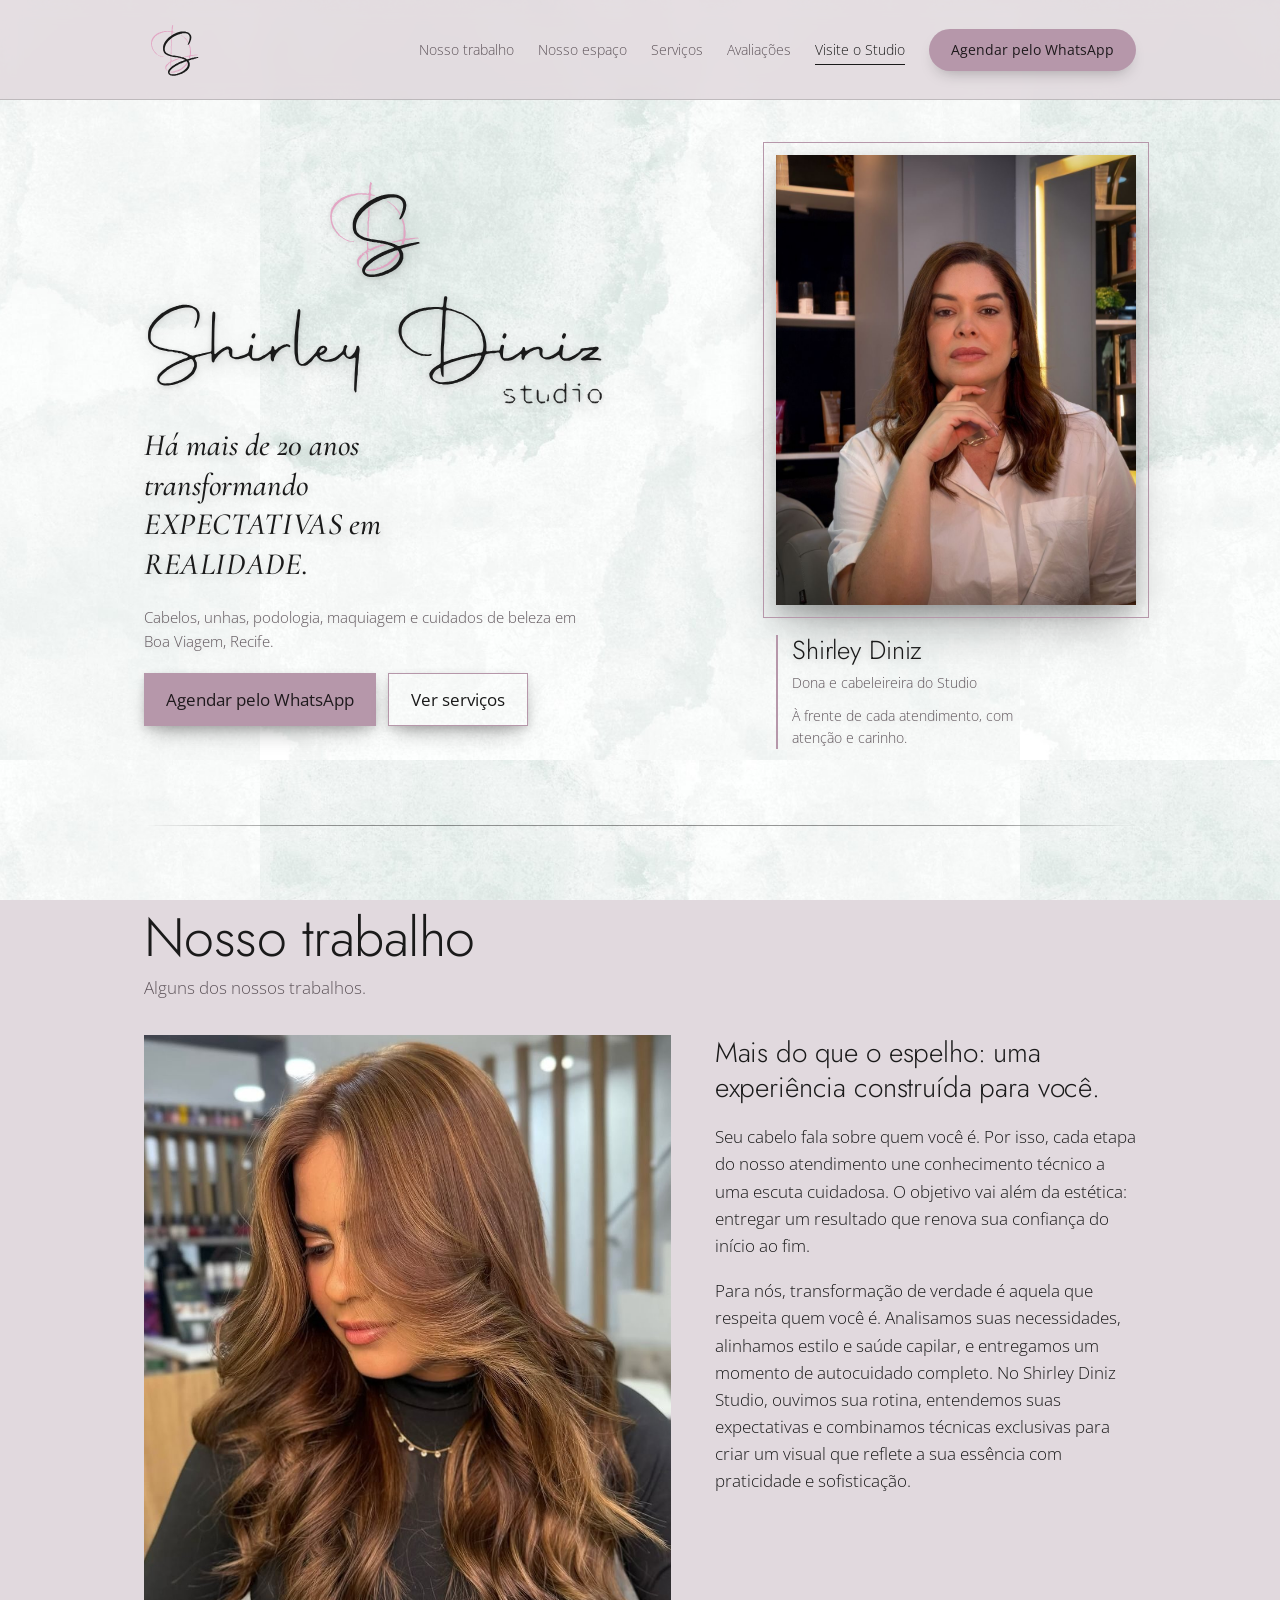
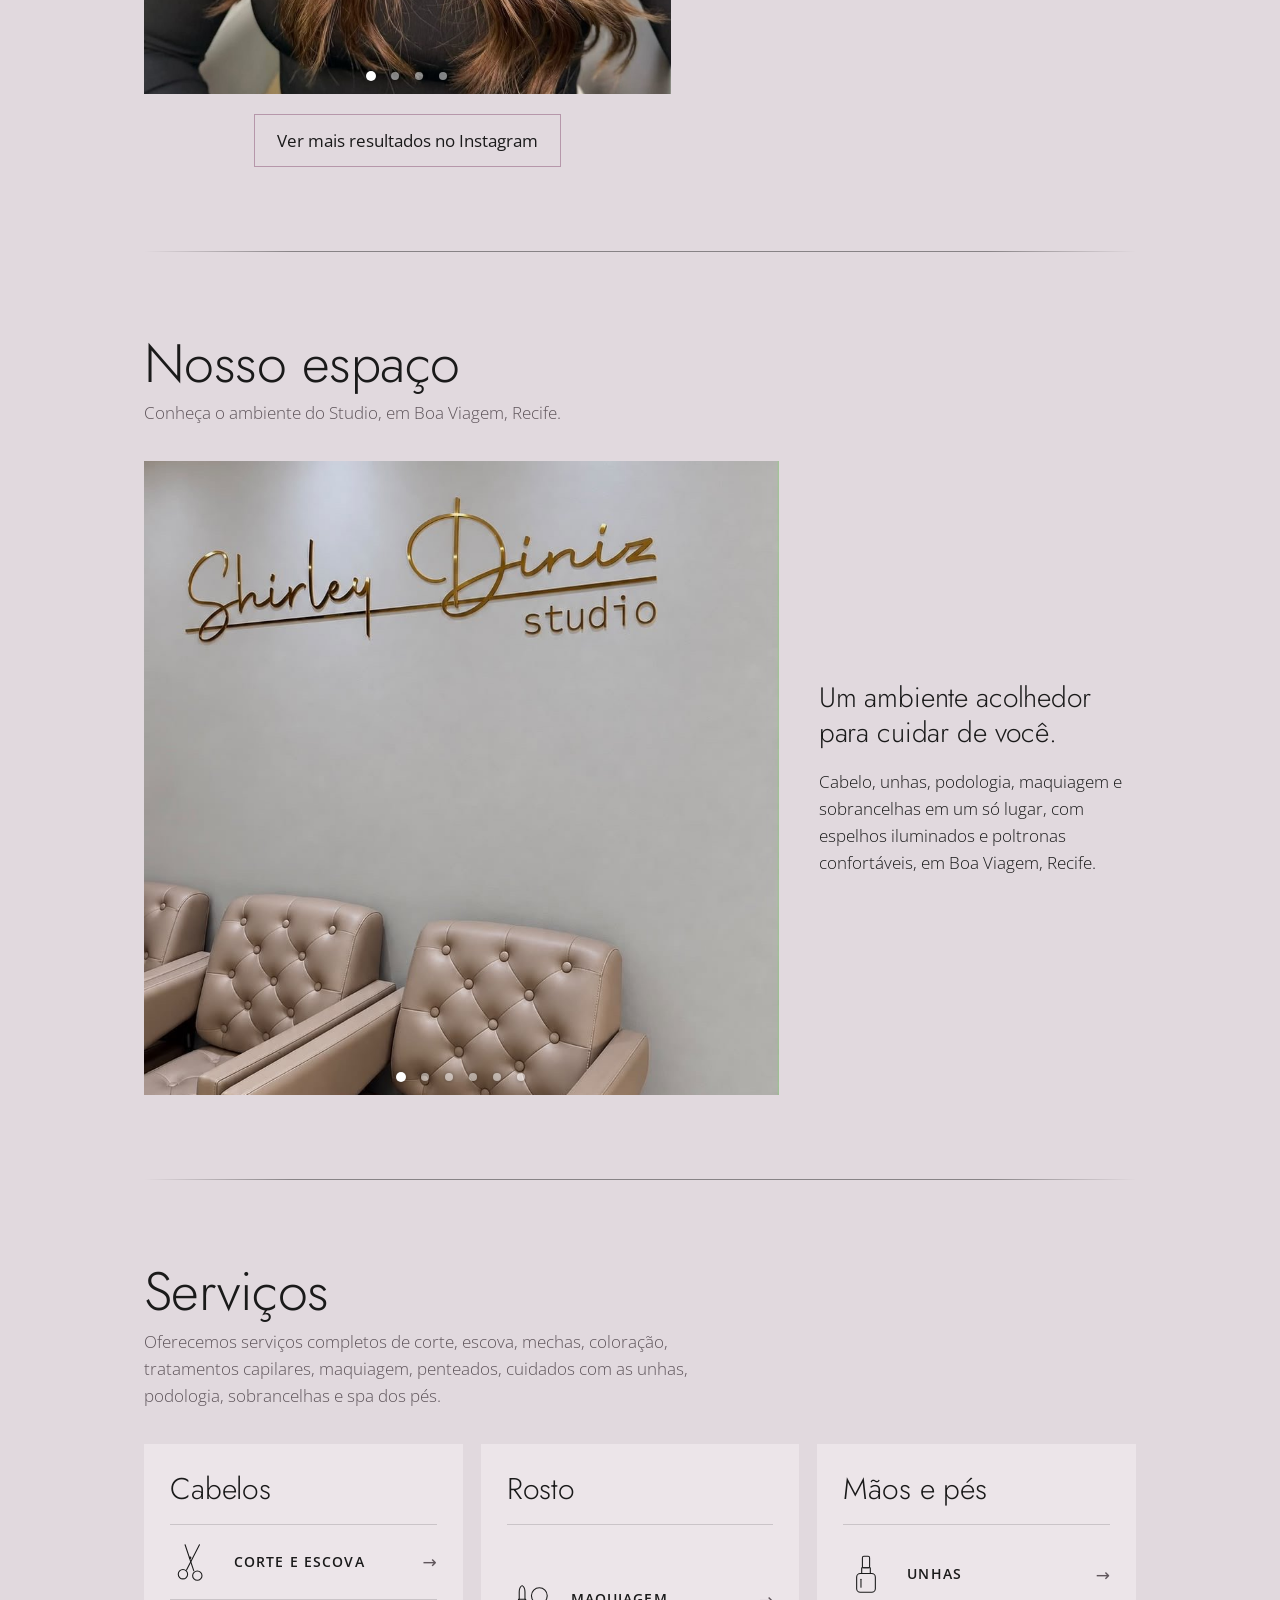
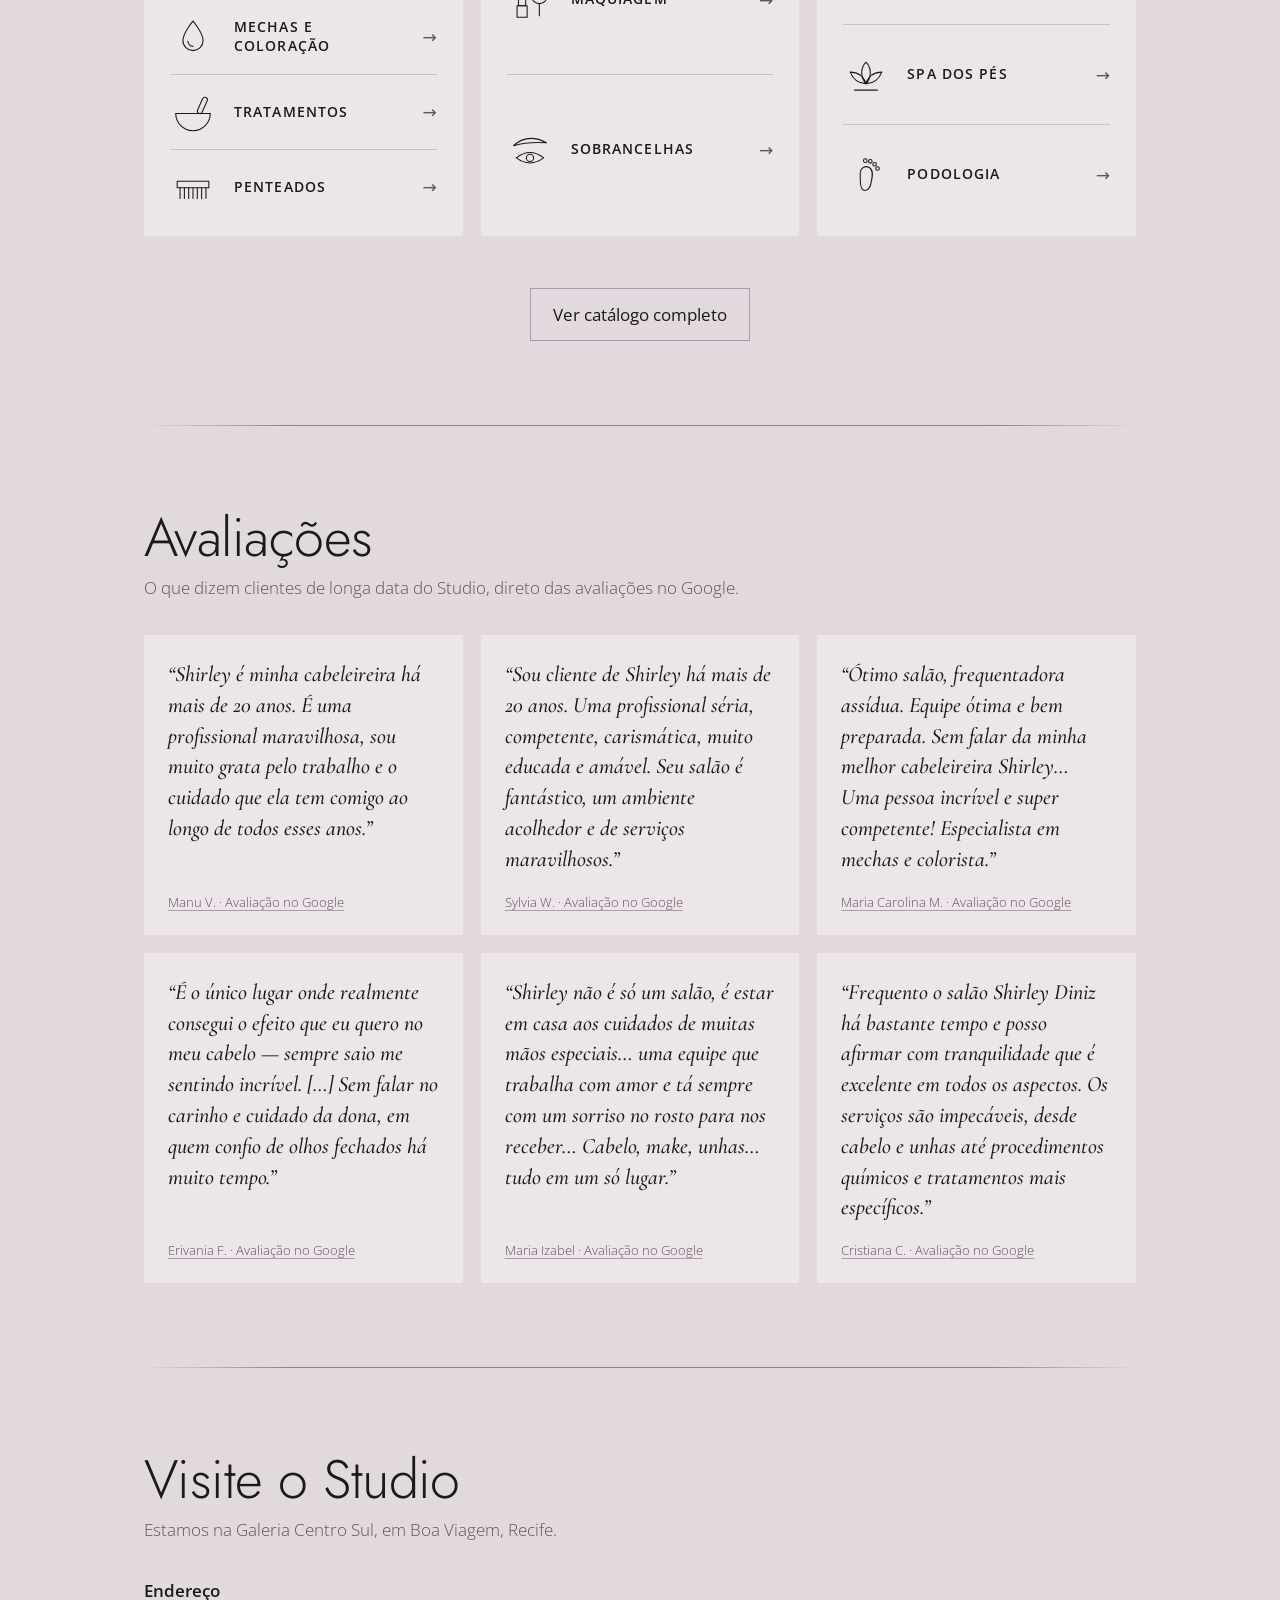
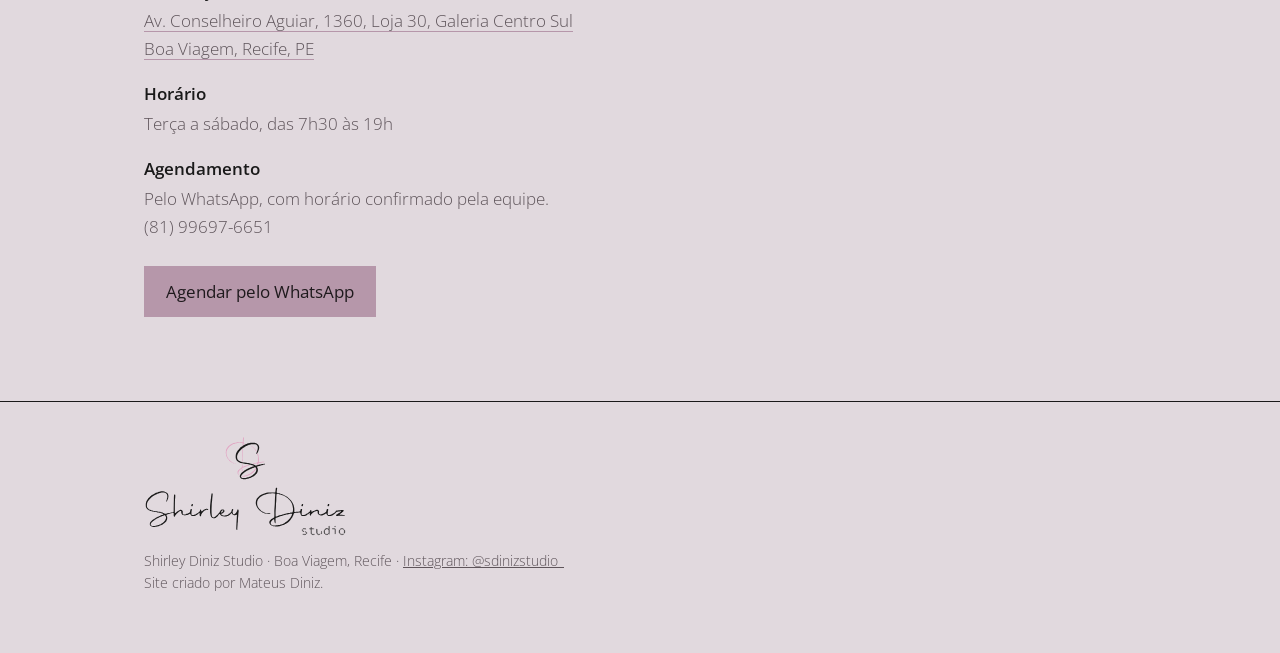
==== index.html @ 92f6e876 "Altera menu de topo" ====
<!DOCTYPE html>
<html lang="pt-BR">
<head>
  <meta charset="utf-8">
  <meta name="color-scheme" content="light only">
  <meta name="viewport" content="width=device-width, initial-scale=1, viewport-fit=cover">
  <meta name="theme-color" content="#e1d9de">
  <meta name="description" content="Shirley Diniz Studio — salão de beleza em Boa Viagem, Recife. Cabelo, unhas, podologia, maquiagem e cuidados de beleza.">
  <title>Shirley Diniz Studio | Salão de beleza em Boa Viagem, Recife</title>
  <link rel="icon" type="image/svg+xml" href="assets/icons/monograma.svg">
  <meta property="og:type" content="website">
  <meta property="og:locale" content="pt_BR">
  <meta property="og:title" content="Shirley Diniz Studio | Salão de beleza em Boa Viagem, Recife">
  <meta property="og:description" content="Cabelo, unhas, podologia, maquiagem e cuidados de beleza em Boa Viagem, Recife.">
  <link rel="preconnect" href="https://fonts.googleapis.com">
  <link rel="preconnect" href="https://fonts.gstatic.com" crossorigin>
  <link href="https://fonts.googleapis.com/css2?family=Open+Sans:wght@300;400;600&family=Jost:wght@300;400&family=Cormorant+Garamond:ital,wght@1,400;1,500&display=swap" rel="stylesheet">
  <link rel="stylesheet" href="css/style.css">
</head>
<body>

  <div class="wrap">
    <header>
      <a class="brand-mark" href="#inicio" aria-label="Shirley Diniz Studio — início">
        <img src="assets/icons/monograma.svg" alt="Monograma Shirley Diniz Studio" width="115" height="121" decoding="async">
      </a>
      <nav aria-label="Principal">
        <a href="#instagram">Nosso trabalho</a>
        <a href="#espaco">Nosso espaço</a>
        <a href="#servicos">Serviços</a>
        <a href="#avaliacoes">Avaliações</a>
        <a href="#visite">Visite o Studio</a>
      </nav>
      <a class="btn btn-pill" href="https://wa.me/5581996976651?text=Ol%C3%A1%21%20Gostaria%20de%20agendar%20um%20hor%C3%A1rio%20no%20Shirley%20Diniz%20Studio." target="_blank" rel="noopener noreferrer" aria-label="Agendar pelo WhatsApp">Agendar<span class="btn-more">pelo WhatsApp</span></a>
    </header>

    <main id="inicio">
      <div class="hero">
        <div class="hero-copy">
          <img class="hero-logo" src="assets/icons/logo-shirley-diniz-studio.svg" alt="Shirley Diniz Studio" width="548" height="271" fetchpriority="high" decoding="async">
          <p class="hero-tag">Há mais de 20 anos transformando <strong>EXPECTATIVAS</strong> em <strong>REALIDADE.</strong></p>
          <p class="hero-intro">Cabelos, unhas, podologia, maquiagem e cuidados de beleza em Boa Viagem, Recife.</p>
          <div class="btns">
            <a class="btn" href="https://wa.me/5581996976651?text=Ol%C3%A1%21%20Gostaria%20de%20agendar%20um%20hor%C3%A1rio%20no%20Shirley%20Diniz%20Studio." target="_blank" rel="noopener noreferrer">Agendar pelo WhatsApp</a>
            <a class="btn alt" href="#servicos">Ver serviços</a>
          </div>
        </div>

        <figure class="hero-owner">
          <img src="assets/images/shirley-diniz.jpg" alt="Shirley Diniz, dona e cabeleireira do Studio, de camisa branca com a mão apoiada no queixo" width="900" height="1200" fetchpriority="high" decoding="async">
          <figcaption>
            <p class="owner-name">Shirley Diniz</p>
            <p class="owner-role">Dona e cabeleireira do Studio</p>
            <p class="owner-note">À frente de cada atendimento, com atenção e carinho.</p>
          </figcaption>
        </figure>
      </div>

      <section id="instagram" aria-labelledby="titulo-instagram">
        <h2 class="section-title" id="titulo-instagram">Nosso trabalho</h2>
        <p class="sub">Alguns dos nossos trabalhos.</p>
        <div class="ig-layout">
          <div class="ig-carousel" id="ig-carousel" role="group" aria-roledescription="carrossel" aria-label="Trabalhos do Shirley Diniz Studio">
          <div class="ig-viewport">
            <div class="ig-track">
<div class="ig-slide"><img src="assets/images/trabalho-01.jpg" alt="Cabelo castanho iluminado com mechas acobreadas e ondas longas"></div>
<div class="ig-slide"><img src="assets/images/trabalho-02.jpg" alt="Cabelo loiro dourado luminoso com ondas volumosas" loading="lazy"></div>
<div class="ig-slide"><img src="assets/images/trabalho-03.jpg" alt="Cabelo ruivo acobreado com ondas na altura dos ombros" loading="lazy"></div>
<div class="ig-slide"><img src="assets/images/trabalho-04.jpg" alt="Cabelo loiro perolado com ondas suaves" loading="lazy"></div>
            </div>
            <div class="ig-dots"><button type="button" class="ig-dot is-active" aria-label="Ver foto 1 de 4" aria-current="true"></button><button type="button" class="ig-dot" aria-label="Ver foto 2 de 4" aria-current="false"></button><button type="button" class="ig-dot" aria-label="Ver foto 3 de 4" aria-current="false"></button><button type="button" class="ig-dot" aria-label="Ver foto 4 de 4" aria-current="false"></button></div>
          </div>
          <div class="ig-cta"><a class="btn alt" href="https://www.instagram.com/sdinizstudio_/" target="_blank" rel="noopener noreferrer" aria-label="Abrir Instagram do Shirley Diniz Studio">Ver mais resultados no Instagram</a></div>
        </div>
          <div class="ig-text">
            <h3>Mais do que o espelho: uma experiência construída para você.</h3>
            <p>Seu cabelo fala sobre quem você é. Por isso, cada etapa do nosso atendimento une conhecimento técnico a uma escuta cuidadosa. O objetivo vai além da estética: entregar um resultado que renova sua confiança do início ao fim.</p>
            <p>Para nós, transformação de verdade é aquela que respeita quem você é. Analisamos suas necessidades, alinhamos estilo e saúde capilar, e entregamos um momento de autocuidado completo. No Shirley Diniz Studio, ouvimos sua rotina, entendemos suas expectativas e combinamos técnicas exclusivas para criar um visual que reflete a sua essência com praticidade e sofisticação.</p>
          </div>
        </div>
      </section>

      <section id="espaco" aria-labelledby="titulo-espaco">
        <h2 class="section-title" id="titulo-espaco">Nosso espaço</h2>
        <p class="sub">Conheça o ambiente do Studio, em Boa Viagem, Recife.</p>
        <div class="ig-layout space-layout">
          <div class="ig-carousel" role="group" aria-roledescription="carrossel" aria-label="Fotos do espaço do Shirley Diniz Studio">
            <div class="ig-viewport">
              <div class="ig-track">
              <div class="ig-slide"><img src="assets/images/espaco-06.jpg" alt="Logo dourada do Shirley Diniz Studio e poltronas de espera" style="object-position: 50% 48%" width="930" height="1600" decoding="async"></div>
              <div class="ig-slide"><img src="assets/images/espaco-05.jpg" alt="Salão com espelhos iluminados, poltronas e piso de mármore" style="object-position: 50% 64%" width="1300" height="2311" loading="lazy" decoding="async"></div>
              <div class="ig-slide"><img src="assets/images/espaco-04.jpg" alt="Lavatório do salão com prateleiras de esmaltes ao fundo" style="object-position: 50% 62%" width="1300" height="2311" loading="lazy" decoding="async"></div>
              <div class="ig-slide"><img src="assets/images/espaco-01.jpg" alt="Prateleiras iluminadas com shampoos e máscaras de tratamento Kérastase" style="object-position: 50% 30%" width="941" height="1599" loading="lazy" decoding="async"></div>
              <div class="ig-slide"><img src="assets/images/espaco-02.jpg" alt="Estante dourada com shampoos, condicionadores e máscaras profissionais para cabelo" style="object-position: 50% 45%" width="1300" height="2311" loading="lazy" decoding="async"></div>
              <div class="ig-slide"><img src="assets/images/espaco-03.jpg" alt="Prateleiras iluminadas com esmaltes tradicionais e em gel" style="object-position: 50% 38%" width="1300" height="2311" loading="lazy" decoding="async"></div>
              </div>
              <div class="ig-dots"><button type="button" class="ig-dot is-active" aria-label="Ver foto 1 de 6" aria-current="true"></button><button type="button" class="ig-dot" aria-label="Ver foto 2 de 6" aria-current="false"></button><button type="button" class="ig-dot" aria-label="Ver foto 3 de 6" aria-current="false"></button><button type="button" class="ig-dot" aria-label="Ver foto 4 de 6" aria-current="false"></button><button type="button" class="ig-dot" aria-label="Ver foto 5 de 6" aria-current="false"></button><button type="button" class="ig-dot" aria-label="Ver foto 6 de 6" aria-current="false"></button></div>
            </div>
          </div>
          <div class="ig-text">
            <h3>Um ambiente acolhedor para cuidar de você.</h3>
            <p>Cabelo, unhas, podologia, maquiagem e sobrancelhas em um só lugar, com espelhos iluminados e poltronas confortáveis, em Boa Viagem, Recife.</p>
          </div>
        </div>
      </section>

      <section id="servicos" aria-labelledby="titulo-servicos">
        <h2 class="section-title" id="titulo-servicos">Serviços</h2>
        <p class="sub svc-sub">Oferecemos serviços completos de corte, escova, mechas, coloração, tratamentos capilares, maquiagem, penteados, cuidados com as unhas, podologia, sobrancelhas e spa dos pés.</p>
        <div class="svc-cats">
          <article class="svc-cat">
            <h3 class="svc-cat-title">Cabelos</h3>
            <ul class="svc-list">
              <li class="svc-item">
                <a class="svc-link" href="https://wa.me/5581996976651?text=Ol%C3%A1%21%20Gostaria%20de%20agendar%20corte%20e%20escova%20no%20Shirley%20Diniz%20Studio." target="_blank" rel="noopener noreferrer" aria-label="Agendar pelo WhatsApp: corte e escova">
                  <svg class="svc-icon" viewBox="0 0 64 64" width="64" height="64" aria-hidden="true" focusable="false" fill="none" stroke="currentColor" stroke-width="1.5" stroke-linecap="round" stroke-linejoin="round"><path d="M23 43 L41 8"/><path d="M33 44 L21 8"/><circle cx="18" cy="49" r="6.5"/><circle cx="38" cy="51" r="6.5"/><circle cx="28" cy="26" r="1"/></svg>
                  <h4 class="svc-name">CORTE E ESCOVA</h4>
                </a>
              </li>
              <li class="svc-item">
                <a class="svc-link" href="https://wa.me/5581996976651?text=Ol%C3%A1%21%20Gostaria%20de%20agendar%20mechas%20e%20colora%C3%A7%C3%A3o%20no%20Shirley%20Diniz%20Studio." target="_blank" rel="noopener noreferrer" aria-label="Agendar pelo WhatsApp: mechas e coloração">
                  <svg class="svc-icon" viewBox="0 0 64 64" width="64" height="64" aria-hidden="true" focusable="false" fill="none" stroke="currentColor" stroke-width="1.5" stroke-linecap="round" stroke-linejoin="round"><path d="M32 10C32 10 18 26 18 37a14 14 0 0 0 28 0C46 26 32 10 32 10Z"/><path d="M25 38a7 7 0 0 0 7 7"/></svg>
                  <h4 class="svc-name">MECHAS E COLORAÇÃO</h4>
                </a>
              </li>
              <li class="svc-item">
                <a class="svc-link" href="https://wa.me/5581996976651?text=Ol%C3%A1%21%20Gostaria%20de%20agendar%20tratamentos%20no%20Shirley%20Diniz%20Studio." target="_blank" rel="noopener noreferrer" aria-label="Agendar pelo WhatsApp: tratamentos">
                  <svg class="svc-icon" viewBox="0 0 64 64" width="64" height="64" aria-hidden="true" focusable="false" fill="none" stroke="currentColor" stroke-width="1.5" stroke-linecap="round" stroke-linejoin="round"><path d="M8 34 H56"/><path d="M8 34 A24 24 0 0 0 56 34"/><rect x="-3.5" y="-22" width="7" height="24" rx="3.5" transform="translate(41 32) rotate(24)"/></svg>
                  <h4 class="svc-name">TRATAMENTOS</h4>
                </a>
              </li>
              <li class="svc-item">
                <a class="svc-link" href="https://wa.me/5581996976651?text=Ol%C3%A1%21%20Gostaria%20de%20agendar%20penteados%20no%20Shirley%20Diniz%20Studio." target="_blank" rel="noopener noreferrer" aria-label="Agendar pelo WhatsApp: penteados">
                  <svg class="svc-icon" viewBox="0 0 64 64" width="64" height="64" aria-hidden="true" focusable="false" fill="none" stroke="currentColor" stroke-width="1.5" stroke-linecap="round" stroke-linejoin="round"><path d="M10 24h44v9H10z"/><path d="M14 33v15M20 33v15M26 33v15M32 33v15M38 33v15M44 33v15M50 33v15"/></svg>
                  <h4 class="svc-name">PENTEADOS</h4>
                </a>
              </li>
            </ul>
          </article>
          <article class="svc-cat">
            <h3 class="svc-cat-title">Rosto</h3>
            <ul class="svc-list">
              <li class="svc-item">
                <a class="svc-link" href="https://wa.me/5581996976651?text=Ol%C3%A1%21%20Gostaria%20de%20agendar%20maquiagem%20no%20Shirley%20Diniz%20Studio." target="_blank" rel="noopener noreferrer" aria-label="Agendar pelo WhatsApp: maquiagem">
                  <svg class="svc-icon" viewBox="0 0 64 64" width="64" height="64" aria-hidden="true" focusable="false" fill="none" stroke="currentColor" stroke-width="1.5" stroke-linecap="round" stroke-linejoin="round"><rect x="14" y="40" width="14" height="16"/><rect x="16" y="31" width="10" height="9"/><path d="M17 31 V21 Q17 14 21 12 Q25 14 25 21 V31"/><circle cx="45" cy="26" r="11"/><path d="M45 37 V54"/></svg>
                  <h4 class="svc-name">MAQUIAGEM</h4>
                </a>
              </li>
              <li class="svc-item">
                <a class="svc-link" href="https://wa.me/5581996976651?text=Ol%C3%A1%21%20Gostaria%20de%20agendar%20sobrancelhas%20no%20Shirley%20Diniz%20Studio." target="_blank" rel="noopener noreferrer" aria-label="Agendar pelo WhatsApp: sobrancelhas">
                  <svg class="svc-icon" viewBox="0 0 64 64" width="64" height="64" aria-hidden="true" focusable="false" fill="none" stroke="currentColor" stroke-width="1.5" stroke-linecap="round" stroke-linejoin="round"><path d="M9 26 Q29 8 55 22 Q30 20 9 26 Z"/><path d="M13 43 Q32 28 51 43 Q32 57 13 43 Z"/><circle cx="32" cy="43" r="5"/></svg>
                  <h4 class="svc-name">SOBRANCELHAS</h4>
                </a>
              </li>
            </ul>
          </article>
          <article class="svc-cat">
            <h3 class="svc-cat-title">Mãos e pés</h3>
            <ul class="svc-list">
              <li class="svc-item">
                <a class="svc-link" href="https://wa.me/5581996976651?text=Ol%C3%A1%21%20Gostaria%20de%20agendar%20unhas%20no%20Shirley%20Diniz%20Studio." target="_blank" rel="noopener noreferrer" aria-label="Agendar pelo WhatsApp: unhas">
                  <svg class="svc-icon" viewBox="0 0 64 64" width="64" height="64" aria-hidden="true" focusable="false" fill="none" stroke="currentColor" stroke-width="1.5" stroke-linecap="round" stroke-linejoin="round"><rect x="19" y="30" width="26" height="26" rx="5"/><rect x="26" y="22" width="12" height="8"/><rect x="27" y="6" width="10" height="16" rx="2"/><path d="M25 38 V49"/></svg>
                  <h4 class="svc-name">UNHAS</h4>
                </a>
              </li>
              <li class="svc-item">
                <a class="svc-link" href="https://wa.me/5581996976651?text=Ol%C3%A1%21%20Gostaria%20de%20agendar%20spa%20dos%20p%C3%A9s%20no%20Shirley%20Diniz%20Studio." target="_blank" rel="noopener noreferrer" aria-label="Agendar pelo WhatsApp: spa dos pés">
                  <svg class="svc-icon" viewBox="0 0 64 64" width="64" height="64" aria-hidden="true" focusable="false" fill="none" stroke="currentColor" stroke-width="1.5" stroke-linecap="round" stroke-linejoin="round"><path d="M32 14C24 22 24 36 32 44C40 36 40 22 32 14Z"/><path d="M32 44C22 44 14 38 10 28C20 28 28 32 32 44Z"/><path d="M32 44C42 44 50 38 54 28C44 28 36 32 32 44Z"/><path d="M16 53H48"/></svg>
                  <h4 class="svc-name">SPA DOS PÉS</h4>
                </a>
              </li>
              <li class="svc-item">
                <a class="svc-link" href="https://wa.me/5581996976651?text=Ol%C3%A1%21%20Gostaria%20de%20agendar%20podologia%20no%20Shirley%20Diniz%20Studio." target="_blank" rel="noopener noreferrer" aria-label="Agendar pelo WhatsApp: podologia">
                  <svg class="svc-icon" viewBox="0 0 64 64" width="64" height="64" aria-hidden="true" focusable="false" fill="none" stroke="currentColor" stroke-width="1.5" stroke-linecap="round" stroke-linejoin="round"><path d="M24 30C24 22 31 18 37 22C43 26 41 35 39 43C38 51 33 55 28 53C23 51 24 39 24 30Z"/><circle cx="31" cy="12" r="2.5"/><circle cx="38" cy="13" r="2.5"/><circle cx="44" cy="17" r="2.5"/><circle cx="48" cy="23" r="2.5"/></svg>
                  <h4 class="svc-name">PODOLOGIA</h4>
                </a>
              </li>
            </ul>
          </article>
        </div>
        <div class="svc-cta"><!-- Substituir pelo link do catálogo --><a class="btn alt" href="https://www.canva.com/design/DAF3YJUNJCU/idtk7_R2stTyMCW8Zo0c2w/view?utm_content=DAF3YJUNJCU&utm_campaign=designshare&utm_medium=link2&utm_source=uniquelinks&utlId=h7fc16fe972" target="_blank" rel="noopener noreferrer">Ver catálogo completo</a></div>
      </section>

      <section id="avaliacoes" aria-labelledby="titulo-avaliacoes">
        <h2 class="section-title" id="titulo-avaliacoes">Avaliações</h2>
        <p class="sub">O que dizem clientes de longa data do Studio, direto das avaliações no Google.</p>
        <div class="quotes">
          <blockquote><p>“Shirley é minha cabeleireira há mais de 20 anos. É uma profissional maravilhosa, sou muito grata pelo trabalho e o cuidado que ela tem comigo ao longo de todos esses anos.”</p><cite><a href="https://maps.app.goo.gl/WC25cvmRMXDy2jjR9" target="_blank" rel="noopener noreferrer">Manu V. · Avaliação no Google</a></cite></blockquote>
          <blockquote><p>“Sou cliente de Shirley há mais de 20 anos. Uma profissional séria, competente, carismática, muito educada e amável. Seu salão é fantástico, um ambiente acolhedor e de serviços maravilhosos.”</p><cite><a href="https://maps.app.goo.gl/VYAkd1P2r32AD2HfA" target="_blank" rel="noopener noreferrer">Sylvia W. · Avaliação no Google</a></cite></blockquote>
          <blockquote><p>“Ótimo salão, frequentadora assídua. Equipe ótima e bem preparada. Sem falar da minha melhor cabeleireira Shirley… Uma pessoa incrível e super competente! Especialista em mechas e colorista.”</p><cite><a href="https://maps.app.goo.gl/C6NYWWkMjtHkhqMt5" target="_blank" rel="noopener noreferrer">Maria Carolina M. · Avaliação no Google</a></cite></blockquote>
          <blockquote><p>“É o único lugar onde realmente consegui o efeito que eu quero no meu cabelo — sempre saio me sentindo incrível. […] Sem falar no carinho e cuidado da dona, em quem confio de olhos fechados há muito tempo.”</p><cite><a href="https://maps.app.goo.gl/QGM6AzDDdPGrkFwx8" target="_blank" rel="noopener noreferrer">Erivania F. · Avaliação no Google</a></cite></blockquote>
          <blockquote><p>“Shirley não é só um salão, é estar em casa aos cuidados de muitas mãos especiais… uma equipe que trabalha com amor e tá sempre com um sorriso no rosto para nos receber… Cabelo, make, unhas… tudo em um só lugar.”</p><cite><a href="https://maps.app.goo.gl/CLyFwutzNp2oZWR46" target="_blank" rel="noopener noreferrer">Maria Izabel · Avaliação no Google</a></cite></blockquote>
          <blockquote><p>“Frequento o salão Shirley Diniz há bastante tempo e posso afirmar com tranquilidade que é excelente em todos os aspectos. Os serviços são impecáveis, desde cabelo e unhas até procedimentos químicos e tratamentos mais específicos.”</p><cite><a href="https://maps.app.goo.gl/TjkMKKu6MrzJbiQd7" target="_blank" rel="noopener noreferrer">Cristiana C. · Avaliação no Google</a></cite></blockquote>
        </div>
      </section>

      <section id="visite" aria-labelledby="titulo-visite">
        <h2 class="section-title" id="titulo-visite">Visite o Studio</h2>
        <p class="sub">Estamos na Galeria Centro Sul, em Boa Viagem, Recife.</p>
        <div class="visit">
          <dl class="info">
            <div class="info-block"><dt>Endereço</dt><dd><a class="plain" href="https://www.google.com/maps/search/?api=1&amp;query=Av.+Conselheiro+Aguiar,+1360,+Boa+Viagem,+Recife" target="_blank" rel="noopener noreferrer">Av. Conselheiro Aguiar, 1360, Loja 30, Galeria Centro Sul<br>Boa Viagem, Recife, PE</a></dd></div>
            <div class="info-block"><dt>Horário</dt><dd>Terça a sábado, das 7h30 às 19h</dd></div>
            <div class="info-block"><dt>Agendamento</dt><dd>Pelo WhatsApp, com horário confirmado pela equipe.<br>(81) 99697-6651</dd></div>
            <div class="info-cta"><a class="btn" href="https://wa.me/5581996976651?text=Ol%C3%A1%21%20Gostaria%20de%20agendar%20um%20hor%C3%A1rio%20no%20Shirley%20Diniz%20Studio." target="_blank" rel="noopener noreferrer">Agendar pelo WhatsApp</a></div>
          </dl>

          <div class="map"><iframe title="Mapa: Shirley Diniz Studio, Galeria Centro Sul, Boa Viagem" src="https://maps.google.com/maps?q=Av.+Conselheiro+Aguiar,+1360,+Boa+Viagem,+Recife&amp;output=embed" loading="lazy" referrerpolicy="no-referrer-when-downgrade" allowfullscreen></iframe></div>
        </div>
      </section>
    </main>
  </div>

  <footer>
    <div class="wrap">
      <img class="footer-logo" src="assets/icons/logo-shirley-diniz-studio.svg" alt="Shirley Diniz Studio" width="548" height="271" loading="lazy" decoding="async">
      <p class="footer-meta">Shirley Diniz Studio · Boa Viagem, Recife · <a href="https://www.instagram.com/sdinizstudio_/" target="_blank" rel="noopener noreferrer">Instagram: @sdinizstudio_</a></p>
      <p class="footer-meta">Site criado por Mateus Diniz.</p>
    </div>
  </footer>

  <a class="fab" href="https://wa.me/5581996976651?text=Ol%C3%A1%21%20Gostaria%20de%20agendar%20um%20hor%C3%A1rio%20no%20Shirley%20Diniz%20Studio." target="_blank" rel="noopener noreferrer">Agendar pelo WhatsApp</a>
  <script src="js/main.js" defer></script>
</body>
</html>
---- css/style.css ----
:root {
  color-scheme: light;
  --bg: #e1d9de;
  --panel: #ece5e9;
  --ink: #1a1a1a;
  --muted: #5f555b;
  --bar: #b697aa;
  --bar-ink: #1f1a1d;
  --line: #1a1a1a;
  --tex: url(../assets/images/textura-fundo.jpg);
}

*, *::before, *::after { box-sizing: border-box; }
html { scroll-behavior: smooth; scroll-padding-top: 20px; }
body {
  min-width: 320px;
  margin: 0;
  background-color: var(--bg);
  background-image: var(--tex);
  background-position: center top;
  background-size: 760px auto;
  background-attachment: fixed;
  color: var(--ink);
  font: 300 17px/1.6 "Open Sans", system-ui, sans-serif;
  overflow-x: hidden;
}
img { max-width: 100%; }
a { color: inherit; }
a:focus-visible, button:focus-visible { outline: 2px solid var(--bar); outline-offset: 4px; }

.wrap { width: min(1040px, 100%); margin: 0 auto; padding: 0 24px; }

.proto {
  background: var(--ink);
  color: #fff;
  font-size: 12px;
  font-weight: 400;
  letter-spacing: .03em;
  text-align: center;
  padding: 7px 12px;
}

header {
  display: flex;
  align-items: center;
  justify-content: space-between;
  gap: 24px;
  padding: 18px 0;
  border-bottom: 1px solid rgba(26,26,26,.18);
}
.brand-mark { display: inline-flex; align-items: center; text-decoration: none; padding: 5px; }
.brand-mark img { width: auto; height: 54px; display: block; }

nav { display: flex; flex-wrap: wrap; justify-content: flex-end; gap: 10px 24px; font-size: 14px; }
nav a { text-decoration: none; color: var(--muted); }
nav a:hover { color: var(--ink); }

.hero {
  display: grid;
  grid-template-columns: minmax(0, 1fr) 360px;
  gap: 48px;
  align-items: center;
  padding: 54px 0 76px;
}
.hero-copy { display: flex; flex-direction: column; align-items: flex-start; gap: 20px; }
.hero-logo { width: min(100%, 460px); height: auto; display: block; }
.hero-tag {
  max-width: 24ch;
  margin: 0;
  font: italic 500 clamp(24px, 3vw, 31px)/1.28 "Cormorant Garamond", serif;
}
.hero-tag strong { font-weight: 500; letter-spacing: .02em; }
.hero-intro { max-width: 48ch; margin: 0; color: var(--muted); font-size: 15px; }
.hero-year { margin: 0; color: var(--muted); font-size: 14px; }

.btns { display: flex; flex-wrap: wrap; gap: 12px; }
.btn {
  min-height: 48px;
  display: inline-flex;
  align-items: center;
  justify-content: center;
  padding: 12px 22px;
  background: var(--bar);
  color: var(--bar-ink);
  text-decoration: none;
  font-weight: 400;
  transition: transform .18s ease, background-color .18s ease;
}
.btn:hover { transform: translateY(-1px); background: #aa899d; }
.btn.alt { background: transparent; border: 1px solid var(--bar); color: var(--ink); }
.btn.alt:hover { background: rgba(182,151,170,.17); }


main { display: block; }
section { padding: 68px 0; border-top: 1px solid var(--line); }
.section-title {
  margin: 0 0 8px;
  font: 300 clamp(36px, 5vw, 54px)/1.05 "Open Sans", system-ui, sans-serif;
  letter-spacing: -.02em;
}
.sub { max-width: 60ch; margin: 0 0 34px; color: var(--muted); }

.menu { display: grid; gap: 34px; }
.service-pair {
  display: grid;
  grid-template-columns: repeat(2, minmax(0, 1fr));
  gap: 54px;
  align-items: stretch;
}
.service-group {
  min-width: 0;
  display: flex;
  flex-direction: column;
}
.service-group h3 {
  display: block;
  margin: 0 0 14px;
  padding: 0 0 7px;
  border-bottom: 1px solid var(--line);
  font: 300 clamp(28px, 3vw, 34px)/1.1 "Open Sans", system-ui, sans-serif;
}
.service-list { list-style: none; padding: 0; margin: 0; display: grid; gap: 7px; }
.service-row {
  display: grid;
  grid-template-columns: minmax(0, 1fr) minmax(112px, max-content);
  gap: 12px;
  align-items: stretch;
  min-height: 36px;
}
.service-name {
  background: var(--bar);
  color: var(--bar-ink);
  padding: 8px 13px;
  min-width: 0;
  display: flex;
  align-items: center;
}
.service-price {
  display: flex;
  align-items: center;
  justify-content: flex-end;
  text-align: right;
  white-space: nowrap;
  font-size: 20px;
  font-weight: 300;
}
.service-note { margin: 10px 0 0; color: var(--muted); font-size: 13px; }

.quotes { display: grid; grid-template-columns: repeat(3, minmax(0, 1fr)); gap: 18px; }
blockquote {
  min-height: 190px;
  display: flex;
  flex-direction: column;
  justify-content: space-between;
  margin: 0;
  padding: 24px;
  background: var(--panel);
  font: italic 500 22px/1.4 "Cormorant Garamond", serif;
}
blockquote cite { display: block; margin-top: 18px; color: var(--muted); font: 300 13px/1.4 "Open Sans", sans-serif; font-style: normal; }

.visit { display: grid; grid-template-columns: minmax(0, 1fr) minmax(0, 1fr); gap: 44px; align-items: stretch; }
.info { margin: 0; }
.info-block + .info-block { margin-top: 18px; }
.info dt { margin-bottom: 3px; font-weight: 600; }
.info dd { margin: 0; color: var(--muted); }
.info-cta { margin: 26px 0 0; }
.map {
  min-height: 300px;
  display: flex;
  flex-direction: column;
  align-items: center;
  justify-content: center;
  gap: 6px;
  padding: 24px;
  background: var(--panel);
  border: 1px dashed var(--bar);
  text-align: center;
  color: var(--muted);
}
.map strong { color: var(--ink); font-size: 15px; font-weight: 600; }
.map small { font-size: 13px; }


.social-card {
  display: flex;
  align-items: center;
  justify-content: space-between;
  gap: 24px;
  padding: 26px;
  background: var(--panel);
  border: 1px solid rgba(26,26,26,.12);
}
.social-card strong {
  display: block;
  margin-top: 4px;
  font-size: 24px;
  font-weight: 400;
}
.social-card p { margin: 6px 0 0; color: var(--muted); font-size: 14px; }
.social-label { text-transform: uppercase; letter-spacing: .09em; font-size: 11px; color: var(--muted); }
@media (max-width: 760px) {
  .social-card { align-items: flex-start; flex-direction: column; }
  .social-card .btn { width: 100%; }
}

footer { padding: 34px 0 58px; border-top: 1px solid var(--line); color: var(--muted); font-size: 14px; }
.footer-logo { width: auto; height: 100px; display: block; margin-bottom: 14px; }
.footer-meta { margin: 0; }

.fab {
  position: fixed;
  right: 20px;
  bottom: calc(20px + env(safe-area-inset-bottom, 0px));
  z-index: 20;
  min-height: 48px;
  display: inline-flex;
  align-items: center;
  justify-content: center;
  padding: 12px 20px;
  background: var(--bar);
  color: var(--bar-ink);
  text-decoration: none;
  box-shadow: 0 6px 18px rgba(0,0,0,.18);
}

@media (max-width: 900px) {
  .hero { grid-template-columns: minmax(0, 1fr) 290px; gap: 34px; }
  .menu { gap: 30px; }
  .service-pair { gap: 36px; }
  .visit { gap: 30px; }
}

@media (max-width: 760px) {
  .wrap { padding: 0 18px; }
  .hero { grid-template-columns: 1fr; gap: 32px; padding: 40px 0 56px; }
  .hero-logo { width: min(100%, 420px); }
  .hero-tag { max-width: 26ch; }
  .hero-intro { max-width: 56ch; }
  section { padding: 54px 0; }
  .menu, .quotes, .visit { grid-template-columns: 1fr; }
  .menu { gap: 28px; }
  .quotes { gap: 14px; }
  blockquote { min-height: 160px; }
  .map { min-height: 220px; }
  .btns { width: 100%; }
  .btns .btn { flex: 1 1 100%; }
  .fab { right: 14px; bottom: calc(14px + env(safe-area-inset-bottom, 0px)); padding-inline: 18px; }
}

@media (max-width: 460px) {
  body { font-size: 16px; }
  .brand-mark img { height: 48px; }
  .hero-tag { font-size: 24px; }
  .service-group h3 { font-size: 28px; }
  .service-price { font-size: 18px; }
  .service-row { gap: 9px; }
  .service-name { padding-inline: 11px; }
  .footer-logo { height: 88px; }
}

@media (prefers-reduced-motion: reduce) {
  html { scroll-behavior: auto; }
  .btn { transition: none; }
}


.ig-layout { display: grid; grid-template-columns: minmax(0, 1.25fr) minmax(0, 1fr); gap: 44px; align-items: start; }
.ig-carousel { width: 100%; }
.ig-text p { margin: 0 0 18px; }
.ig-text p:last-child { margin-bottom: 0; }
@media (max-width: 760px) { .ig-layout { grid-template-columns: 1fr; gap: 28px; } }
.ig-viewport { position: relative; overflow: hidden; aspect-ratio: 4 / 5; background: var(--panel); }
.ig-track { display: flex; height: 100%; transition: transform .5s ease; }
.ig-slide { flex: 0 0 100%; height: 100%; }
.ig-slide img { width: 100%; height: 100%; object-fit: cover; display: block; }
.ig-dots { position: absolute; left: 0; right: 0; bottom: 6px; display: flex; justify-content: center; }
.ig-dot { width: 24px; height: 24px; padding: 0; border: 0; background: transparent; display: inline-flex; align-items: center; justify-content: center; cursor: pointer; }
.ig-dot::before { content: ""; width: 8px; height: 8px; border-radius: 50%; background: rgba(255,255,255,.5); box-shadow: 0 0 4px rgba(0,0,0,.35); transition: background-color .2s ease, transform .2s ease; }
.ig-dot.is-active::before { background: #fff; transform: scale(1.25); }
.ig-dot:focus-visible { outline: 2px solid #fff; outline-offset: -4px; }
.ig-cta { margin-top: 20px; display: flex; justify-content: center; }
@media (max-width: 760px) { .ig-cta .btn { width: 100%; } }
@media (prefers-reduced-motion: reduce) { .ig-track, .ig-dot::before { transition: none; } }

.svc-cta { margin-top: 52px; display: flex; justify-content: center; }
@media (max-width: 760px) {
  .svc-cta .btn { width: 100%; }
}

.svc-sub { max-width: none; }
@media (min-width: 1200px) { .svc-sub { white-space: nowrap; font-size: min(17px, calc(0.58vw + 5px)); } }


blockquote p { margin: 0; }

/* ===== Retoques v14: movimento e requinte (sem alterar cores, textos ou fotos) ===== */
html { scroll-padding-top: 20px; }
section { border-top: 0; background: linear-gradient(90deg, transparent, rgba(26,26,26,.45) 15%, rgba(26,26,26,.45) 85%, transparent) top / 100% 1px no-repeat; }
@media (min-width: 761px) {
  html { scroll-padding-top: 96px; }
  section { padding: 84px 0; }
  header { position: sticky; top: 0; z-index: 30; isolation: isolate; }
  header::before { content: ""; position: absolute; z-index: -1; top: 0; bottom: 0; left: 50%; width: 100vw; transform: translateX(-50%);
    background: color-mix(in srgb, var(--bg) 86%, transparent); -webkit-backdrop-filter: blur(10px); backdrop-filter: blur(10px);
    border-bottom: 1px solid rgba(26,26,26,.18); }
  header { border-bottom-color: transparent; }
}
nav a { position: relative; padding: 4px 0; transition: color .2s ease; }
nav a::after { content: ""; position: absolute; left: 0; right: 0; bottom: 0; height: 1px; background: currentColor; transform: scaleX(0); transform-origin: left; transition: transform .3s ease; }
nav a:hover::after, nav a[aria-current="true"]::after { transform: scaleX(1); }
nav a[aria-current="true"] { color: var(--ink); }


blockquote { transition: transform .3s ease, box-shadow .3s ease; }
blockquote:hover { transform: translateY(-4px); box-shadow: 0 12px 26px rgba(26,26,26,.09); }

.rv { opacity: 0; translate: 0 22px; }
.rv.in { opacity: 1; translate: 0 0; }
.rv { transition: opacity .8s ease, translate .8s ease, transform .3s ease, box-shadow .3s ease; }
.rv:not(.done) { transition-delay: var(--d, 0s); }
.svc-cat.rv .svc-icon * { stroke-dasharray: 1; stroke-dashoffset: 1; transition: stroke-dashoffset 1.4s ease .25s; }
.svc-cat.rv.in .svc-icon * { stroke-dashoffset: 0; }
.svc-cat.rv.done .svc-icon * { stroke-dasharray: none; }

.fab-auto { transition: opacity .35s ease, translate .35s ease, visibility .35s, transform .2s ease; }
.fab-auto:not(.show) { opacity: 0; visibility: hidden; translate: 0 14px; }
.fab-auto.show { animation: fabpulse 6s ease-in-out 2s infinite; }
@keyframes fabpulse {
  0%, 82%, 100% { box-shadow: 0 6px 18px rgba(0,0,0,.18), 0 0 0 0 rgba(182,151,170,.55); }
  92% { box-shadow: 0 6px 18px rgba(0,0,0,.18), 0 0 0 14px rgba(182,151,170,0); }
}
@media (prefers-reduced-motion: reduce) {
  .rv, .rv:not(.done) { opacity: 1; translate: none; transition: none; }
  .svc-cat.rv .svc-icon * { stroke-dasharray: none; stroke-dashoffset: 0; transition: none; }
  .fab-auto.show { animation: none; }
}
.section-title { font-family: "Jost", "Open Sans", system-ui, sans-serif; letter-spacing: -.01em; }

/* ===== v15: padronização ===== */
.ig-text h3 { margin: 0 0 18px; font: 300 clamp(22px, 2.4vw, 28px)/1.25 "Jost", "Open Sans", system-ui, sans-serif; letter-spacing: -.005em; }
.svc-sub { max-width: 62ch; }
@media (min-width: 1200px) { .svc-sub { white-space: normal; font-size: inherit; } }
blockquote:hover { transform: none; box-shadow: none; }
.ig-viewport { touch-action: pan-y; }
.plain { text-decoration: underline; text-decoration-color: var(--bar); text-underline-offset: 4px; }
.map { padding: 0; border: 0; display: block; background: transparent; }
.map iframe { display: block; width: 100%; height: 100%; min-height: 300px; border: 0; }
@media (max-width: 760px) { .map iframe { min-height: 260px; } }

/* ===== v16 ===== */
blockquote cite a { text-decoration: underline; text-decoration-color: var(--bar); text-underline-offset: 3px; transition: color .2s ease; }
blockquote cite a:hover { color: var(--ink); }

/* ===== v17: início com a dona do Studio ===== */
.hero-owner { margin: 0; width: 100%; max-width: 360px; justify-self: end; }
.hero-owner img { display: block; width: 100%; height: auto; aspect-ratio: 4 / 5; object-fit: cover; object-position: center 30%; outline: 1px solid var(--bar); outline-offset: 12px; }
.hero-owner figcaption { margin-top: 30px; padding-left: 14px; border-left: 2px solid var(--bar); }
.owner-name { margin: 0; font: 300 clamp(22px, 2.2vw, 26px)/1.2 "Jost", "Open Sans", system-ui, sans-serif; letter-spacing: -.005em; }
.owner-role { margin: 6px 0 0; color: var(--muted); font-size: 14px; }
.owner-note { margin: 10px 0 0; color: var(--muted); font-size: 14px; max-width: 32ch; }
@media (max-width: 760px) { .hero-owner { justify-self: start; max-width: 320px; margin-left: 12px; } }

/* ===== v18: serviços por categoria ===== */
.svc-cats { display: grid; grid-template-columns: repeat(3, minmax(0, 1fr)); gap: 18px; }
.svc-cat { display: flex; flex-direction: column; padding: 28px 26px 12px; background: var(--panel); }
.svc-cat-title { margin: 0 0 18px; font: 300 clamp(24px, 2.4vw, 30px)/1.15 "Jost", "Open Sans", system-ui, sans-serif; letter-spacing: -.005em; }
.svc-list { flex: 1; display: grid; grid-auto-rows: 1fr; margin: 0; padding: 0; list-style: none; }
.svc-item { display: flex; border-top: 1px solid rgba(26,26,26,.16); }
.svc-link { flex: 1; display: flex; align-items: center; gap: 18px; padding: 14px 0; color: inherit; text-decoration: none; }
.svc-link::after { content: "→"; margin-left: auto; color: var(--muted); transition: transform .25s ease, color .25s ease; }
.svc-link:hover::after, .svc-link:focus-visible::after { transform: translateX(4px); color: var(--ink); }
.svc-link:hover .svc-name { text-decoration: underline; text-decoration-color: var(--bar); text-underline-offset: 5px; }
.svc-link:focus-visible { outline: 2px solid var(--bar); outline-offset: 4px; }
@media (prefers-reduced-motion: reduce) { .svc-link::after { transition: none; } }
.svc-icon { flex: none; display: block; width: 46px; height: 46px; color: var(--ink); }
.svc-name { margin: 0; color: var(--ink); font: 600 14px/1.35 "Open Sans", system-ui, sans-serif; letter-spacing: .08em; }
.svc-cta { flex-wrap: wrap; gap: 12px; }
@media (max-width: 900px) { .svc-cats { grid-template-columns: 1fr; } .svc-list { grid-auto-rows: auto; } }

/* ===== v19: Nosso espaço em carrossel grande com texto ao lado ===== */
.space-layout { grid-template-columns: minmax(0, 2fr) minmax(0, 1fr); gap: 40px; align-items: center; }
.space-layout .ig-viewport { aspect-ratio: 1 / 1; min-height: 420px; max-height: min(760px, calc(100vh - 140px)); }
@media (max-width: 760px) { .space-layout { grid-template-columns: 1fr; gap: 28px; } .space-layout .ig-viewport { aspect-ratio: 4 / 5; min-height: 0; max-height: none; } }

/* ===== v20: profundidade no início (elementos soltos, sem caixas) ===== */
.hero-logo { filter: drop-shadow(0 6px 9px rgba(26,26,26,.22)) drop-shadow(0 1px 2px rgba(26,26,26,.16)); }
.hero-tag { text-shadow: 0 3px 10px rgba(26,26,26,.18); }
.hero-intro, .owner-name, .owner-role, .owner-note { text-shadow: 0 2px 7px rgba(26,26,26,.14); }
.hero-owner img { box-shadow: 0 26px 48px -14px rgba(26,26,26,.42), 0 8px 16px rgba(26,26,26,.16); }
.hero .btn { box-shadow: 0 12px 22px -8px rgba(26,26,26,.36), 0 3px 8px rgba(26,26,26,.14); transition: transform .2s ease, box-shadow .2s ease, background-color .2s ease; }
.hero .btn:hover { box-shadow: 0 16px 26px -8px rgba(26,26,26,.40), 0 4px 10px rgba(26,26,26,.16); }
@media (prefers-reduced-motion: reduce) { body { background-attachment: scroll; } }

/* ===== Botão de agendar no menu ===== */
header nav { margin-left: auto; }
.btn-pill { gap: .3em; min-height: 42px; padding: 8px 22px; border-radius: 999px; font-size: 14px; white-space: nowrap; box-shadow: 0 8px 16px -8px rgba(26,26,26,.35); }
@media (max-width: 1000px) { header nav { gap: 8px 16px; font-size: 13px; } .btn-more { display: none; } }
@media (max-width: 760px) {
  header { flex-wrap: wrap; gap: 12px 20px; }
  .btn-pill { margin-left: auto; }
  header nav { order: 3; width: 100%; margin-left: 0; justify-content: flex-start; gap: 8px 18px; }
}
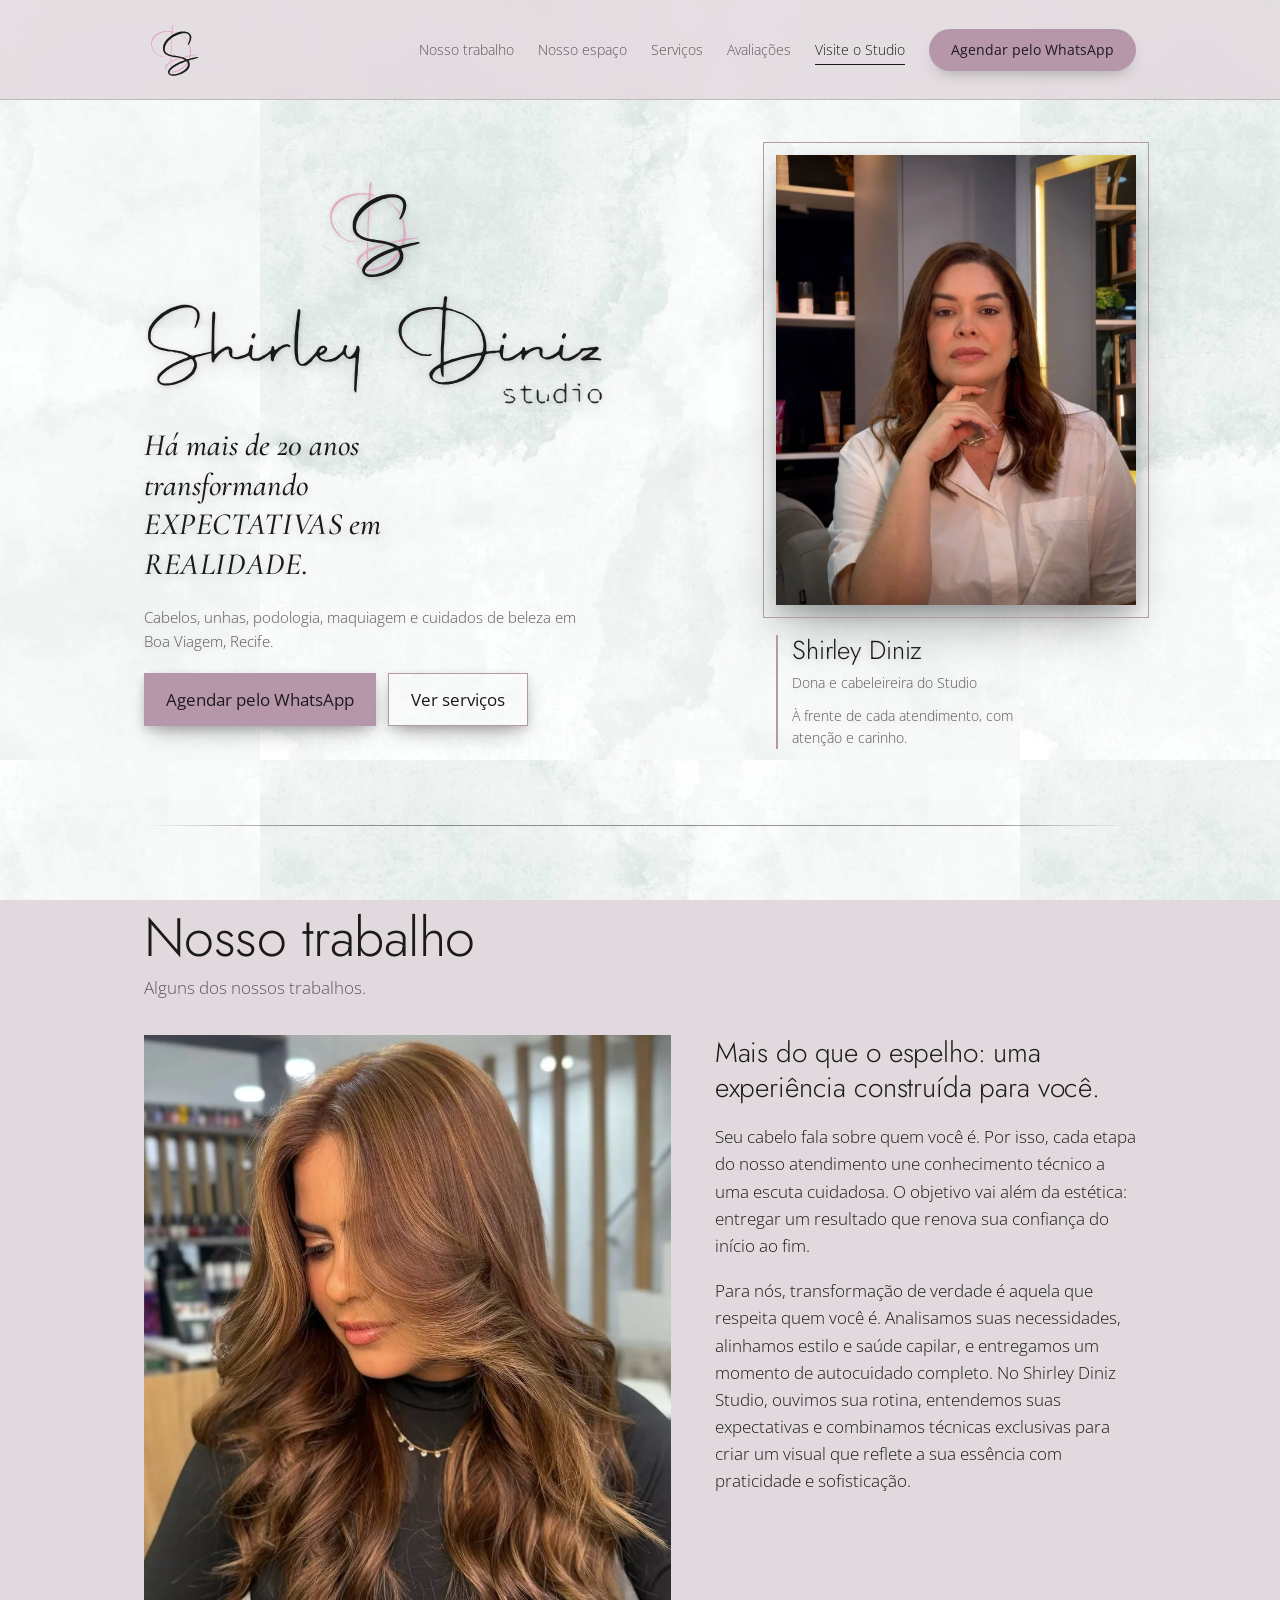
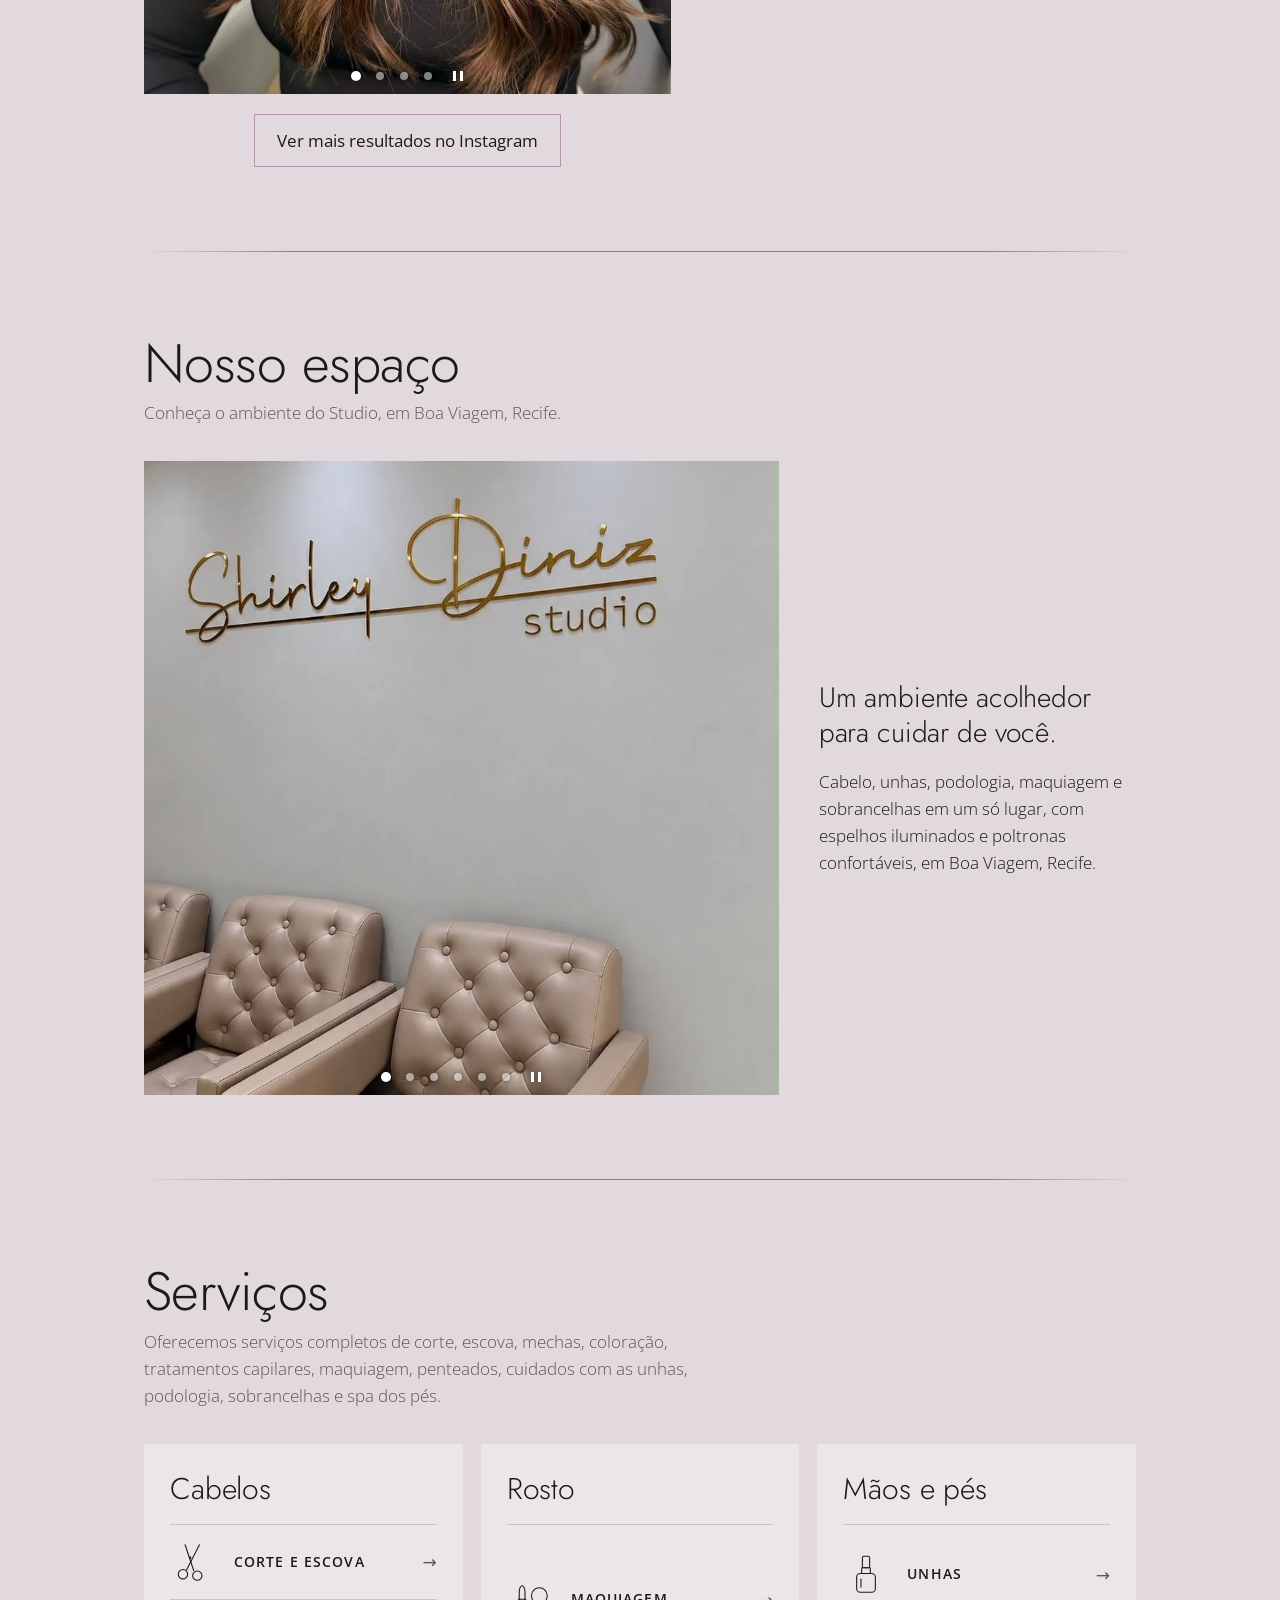
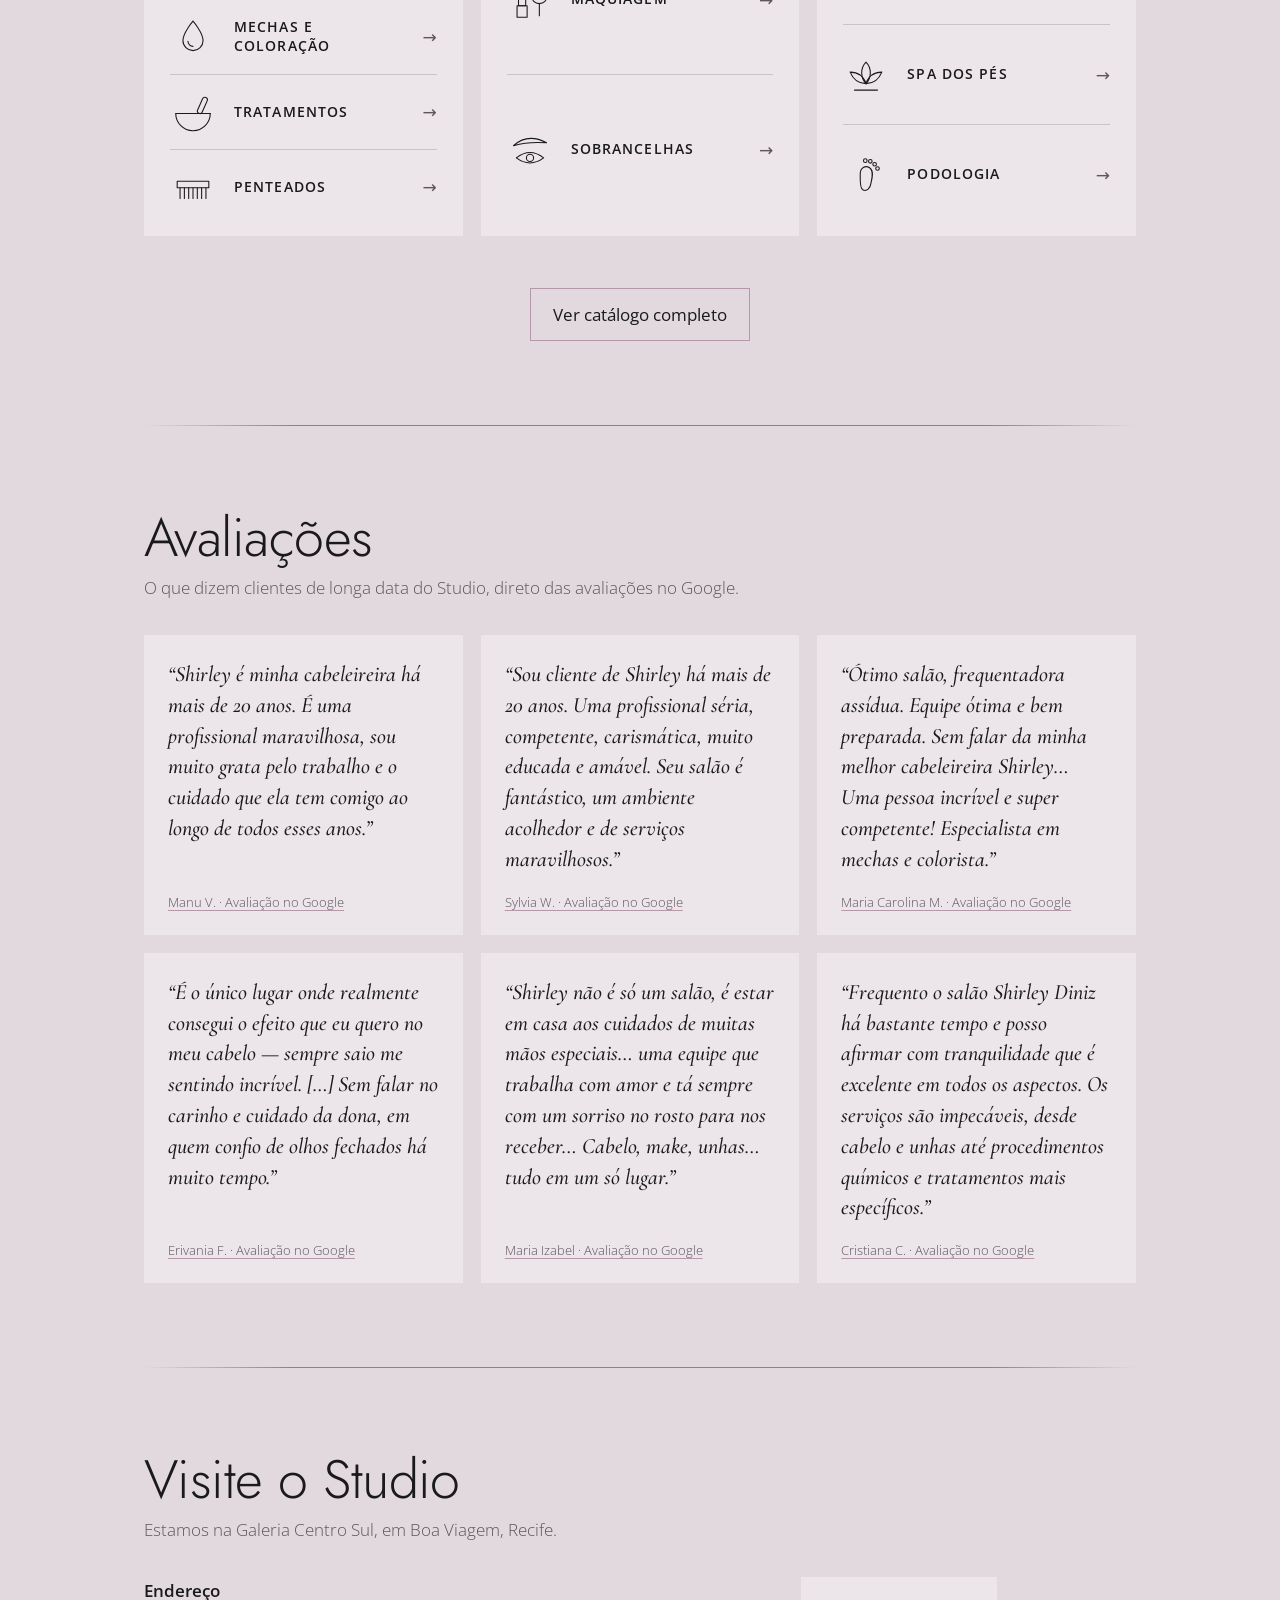
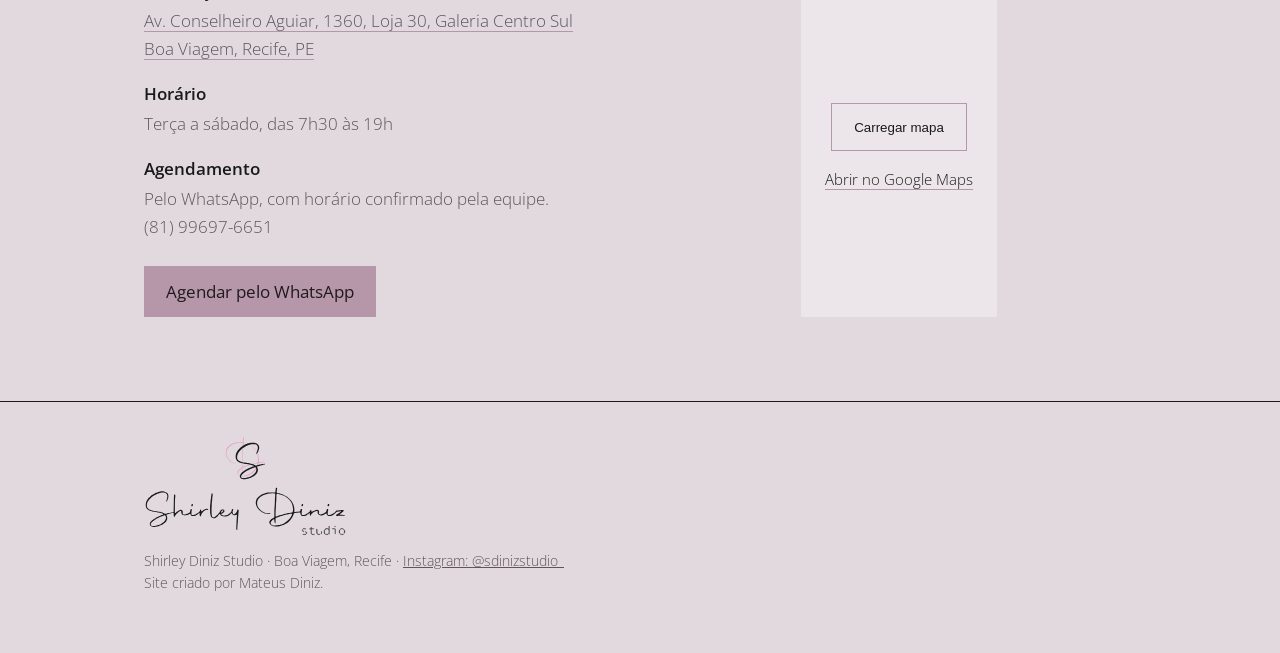
==== commit 32cd2530: "Otimiza o site: imagens em webp, fontes locais, SEO e acessibilidade" ====
--- a/index.html
+++ b/index.html
@@ -7,17 +7,140 @@
   <meta name="theme-color" content="#e1d9de">
   <meta name="description" content="Shirley Diniz Studio — salão de beleza em Boa Viagem, Recife. Cabelo, unhas, podologia, maquiagem e cuidados de beleza.">
   <title>Shirley Diniz Studio | Salão de beleza em Boa Viagem, Recife</title>
-  <link rel="icon" type="image/svg+xml" href="assets/icons/monograma.svg">
+  <link rel="icon" href="assets/icons/favicon.ico" sizes="48x48">
+<link rel="icon" type="image/svg+xml" href="assets/icons/monograma.svg">
+<link rel="icon" type="image/png" sizes="32x32" href="assets/icons/favicon-32.png">
+<link rel="apple-touch-icon" href="assets/icons/apple-touch-icon.png">
+<link rel="canonical" href="https://SEU-DOMINIO.com.br/">
   <meta property="og:type" content="website">
   <meta property="og:locale" content="pt_BR">
   <meta property="og:title" content="Shirley Diniz Studio | Salão de beleza em Boa Viagem, Recife">
   <meta property="og:description" content="Cabelo, unhas, podologia, maquiagem e cuidados de beleza em Boa Viagem, Recife.">
-  <link rel="preconnect" href="https://fonts.googleapis.com">
-  <link rel="preconnect" href="https://fonts.gstatic.com" crossorigin>
-  <link href="https://fonts.googleapis.com/css2?family=Open+Sans:wght@300;400;600&family=Jost:wght@300;400&family=Cormorant+Garamond:ital,wght@1,400;1,500&display=swap" rel="stylesheet">
+<meta property="og:url" content="https://SEU-DOMINIO.com.br/">
+<meta property="og:site_name" content="Shirley Diniz Studio">
+<meta property="og:image" content="https://SEU-DOMINIO.com.br/assets/images/og-image.jpg">
+<meta property="og:image:type" content="image/jpeg">
+<meta property="og:image:width" content="1200">
+<meta property="og:image:height" content="630">
+<meta property="og:image:alt" content="Logo do Shirley Diniz Studio ao lado da foto de Shirley Diniz">
+<meta name="twitter:card" content="summary_large_image">
+<meta name="twitter:title" content="Shirley Diniz Studio | Salão de beleza em Boa Viagem, Recife">
+<meta name="twitter:description" content="Cabelo, unhas, podologia, maquiagem e cuidados de beleza em Boa Viagem, Recife.">
+<meta name="twitter:image" content="https://SEU-DOMINIO.com.br/assets/images/og-image.jpg">
+<meta name="twitter:image:alt" content="Logo do Shirley Diniz Studio ao lado da foto de Shirley Diniz">
+<link rel="preload" href="assets/fonts/open-sans-latin-300-normal.woff2" as="font" type="font/woff2" crossorigin>
+<link rel="preload" href="assets/fonts/jost-latin-300-normal.woff2" as="font" type="font/woff2" crossorigin>
   <link rel="stylesheet" href="css/style.css">
+<script type="application/ld+json">
+{
+  "@context": "https://schema.org",
+  "@type": "HairSalon",
+  "name": "Shirley Diniz Studio",
+  "url": "https://SEU-DOMINIO.com.br/",
+  "image": "https://SEU-DOMINIO.com.br/assets/images/og-image.jpg",
+  "telephone": "+5581996976651",
+  "address": {
+    "@type": "PostalAddress",
+    "streetAddress": "Av. Conselheiro Aguiar, 1360, Loja 30, Galeria Centro Sul, Boa Viagem",
+    "addressLocality": "Recife",
+    "addressRegion": "PE",
+    "addressCountry": "BR"
+  },
+  "openingHoursSpecification": [
+    {
+      "@type": "OpeningHoursSpecification",
+      "dayOfWeek": [
+        "Tuesday",
+        "Wednesday",
+        "Thursday",
+        "Friday",
+        "Saturday"
+      ],
+      "opens": "07:30",
+      "closes": "19:00"
+    }
+  ],
+  "sameAs": [
+    "https://www.instagram.com/sdinizstudio_/"
+  ],
+  "areaServed": {
+    "@type": "City",
+    "name": "Recife"
+  },
+  "hasOfferCatalog": {
+    "@type": "OfferCatalog",
+    "name": "Serviços",
+    "itemListElement": [
+      {
+        "@type": "Offer",
+        "itemOffered": {
+          "@type": "Service",
+          "name": "Corte e escova"
+        }
+      },
+      {
+        "@type": "Offer",
+        "itemOffered": {
+          "@type": "Service",
+          "name": "Mechas e coloração"
+        }
+      },
+      {
+        "@type": "Offer",
+        "itemOffered": {
+          "@type": "Service",
+          "name": "Tratamentos"
+        }
+      },
+      {
+        "@type": "Offer",
+        "itemOffered": {
+          "@type": "Service",
+          "name": "Penteados"
+        }
+      },
+      {
+        "@type": "Offer",
+        "itemOffered": {
+          "@type": "Service",
+          "name": "Maquiagem"
+        }
+      },
+      {
+        "@type": "Offer",
+        "itemOffered": {
+          "@type": "Service",
+          "name": "Sobrancelhas"
+        }
+      },
+      {
+        "@type": "Offer",
+        "itemOffered": {
+          "@type": "Service",
+          "name": "Unhas"
+        }
+      },
+      {
+        "@type": "Offer",
+        "itemOffered": {
+          "@type": "Service",
+          "name": "Spa dos pés"
+        }
+      },
+      {
+        "@type": "Offer",
+        "itemOffered": {
+          "@type": "Service",
+          "name": "Podologia"
+        }
+      }
+    ]
+  }
+}
+</script>
 </head>
 <body>
+  <a class="skip-link" href="#inicio">Pular para o conteúdo</a>
 
   <div class="wrap">
     <header>
@@ -31,23 +154,24 @@
         <a href="#avaliacoes">Avaliações</a>
         <a href="#visite">Visite o Studio</a>
       </nav>
-      <a class="btn btn-pill" href="https://wa.me/5581996976651?text=Ol%C3%A1%21%20Gostaria%20de%20agendar%20um%20hor%C3%A1rio%20no%20Shirley%20Diniz%20Studio." target="_blank" rel="noopener noreferrer" aria-label="Agendar pelo WhatsApp">Agendar<span class="btn-more">pelo WhatsApp</span></a>
+      <a class="btn btn-pill" href="https://wa.me/5581996976651?text=Ol%C3%A1%21%20Gostaria%20de%20agendar%20um%20hor%C3%A1rio%20no%20Shirley%20Diniz%20Studio." target="_blank" rel="noopener noreferrer" aria-label="Agendar pelo WhatsApp (abre em nova aba)">Agendar<span class="btn-more">pelo WhatsApp</span></a>
     </header>
 
-    <main id="inicio">
+    <main id="inicio" tabindex="-1">
+      <h1 class="visually-hidden">Shirley Diniz Studio: salão de beleza em Boa Viagem, Recife</h1>
       <div class="hero">
         <div class="hero-copy">
           <img class="hero-logo" src="assets/icons/logo-shirley-diniz-studio.svg" alt="Shirley Diniz Studio" width="548" height="271" fetchpriority="high" decoding="async">
           <p class="hero-tag">Há mais de 20 anos transformando <strong>EXPECTATIVAS</strong> em <strong>REALIDADE.</strong></p>
           <p class="hero-intro">Cabelos, unhas, podologia, maquiagem e cuidados de beleza em Boa Viagem, Recife.</p>
           <div class="btns">
-            <a class="btn" href="https://wa.me/5581996976651?text=Ol%C3%A1%21%20Gostaria%20de%20agendar%20um%20hor%C3%A1rio%20no%20Shirley%20Diniz%20Studio." target="_blank" rel="noopener noreferrer">Agendar pelo WhatsApp</a>
+            <a class="btn" href="https://wa.me/5581996976651?text=Ol%C3%A1%21%20Gostaria%20de%20agendar%20um%20hor%C3%A1rio%20no%20Shirley%20Diniz%20Studio." target="_blank" rel="noopener noreferrer">Agendar pelo WhatsApp<span class="visually-hidden"> (abre em nova aba)</span></a>
             <a class="btn alt" href="#servicos">Ver serviços</a>
           </div>
         </div>
 
         <figure class="hero-owner">
-          <img src="assets/images/shirley-diniz.jpg" alt="Shirley Diniz, dona e cabeleireira do Studio, de camisa branca com a mão apoiada no queixo" width="900" height="1200" fetchpriority="high" decoding="async">
+          <img src="assets/images/shirley-diniz.webp" width="900" height="1200" alt="Shirley Diniz, dona e cabeleireira do Studio, de camisa branca com a mão apoiada no queixo" fetchpriority="high" decoding="async">
           <figcaption>
             <p class="owner-name">Shirley Diniz</p>
             <p class="owner-role">Dona e cabeleireira do Studio</p>
@@ -63,14 +187,14 @@
           <div class="ig-carousel" id="ig-carousel" role="group" aria-roledescription="carrossel" aria-label="Trabalhos do Shirley Diniz Studio">
           <div class="ig-viewport">
             <div class="ig-track">
-<div class="ig-slide"><img src="assets/images/trabalho-01.jpg" alt="Cabelo castanho iluminado com mechas acobreadas e ondas longas"></div>
-<div class="ig-slide"><img src="assets/images/trabalho-02.jpg" alt="Cabelo loiro dourado luminoso com ondas volumosas" loading="lazy"></div>
-<div class="ig-slide"><img src="assets/images/trabalho-03.jpg" alt="Cabelo ruivo acobreado com ondas na altura dos ombros" loading="lazy"></div>
-<div class="ig-slide"><img src="assets/images/trabalho-04.jpg" alt="Cabelo loiro perolado com ondas suaves" loading="lazy"></div>
+<div class="ig-slide"><img src="assets/images/trabalho-01.webp" width="900" height="1198" alt="Cabelo castanho iluminado com mechas acobreadas e ondas longas"></div>
+<div class="ig-slide"><img src="assets/images/trabalho-02.webp" width="900" height="900" alt="Cabelo loiro dourado luminoso com ondas volumosas" loading="lazy"></div>
+<div class="ig-slide"><img src="assets/images/trabalho-03.webp" width="900" height="1200" alt="Cabelo ruivo acobreado com ondas na altura dos ombros" loading="lazy"></div>
+<div class="ig-slide"><img src="assets/images/trabalho-04.webp" width="900" height="1198" alt="Cabelo loiro perolado com ondas suaves" loading="lazy"></div>
             </div>
-            <div class="ig-dots"><button type="button" class="ig-dot is-active" aria-label="Ver foto 1 de 4" aria-current="true"></button><button type="button" class="ig-dot" aria-label="Ver foto 2 de 4" aria-current="false"></button><button type="button" class="ig-dot" aria-label="Ver foto 3 de 4" aria-current="false"></button><button type="button" class="ig-dot" aria-label="Ver foto 4 de 4" aria-current="false"></button></div>
-          </div>
-          <div class="ig-cta"><a class="btn alt" href="https://www.instagram.com/sdinizstudio_/" target="_blank" rel="noopener noreferrer" aria-label="Abrir Instagram do Shirley Diniz Studio">Ver mais resultados no Instagram</a></div>
+            <div class="ig-dots"><button type="button" class="ig-dot is-active" aria-label="Ver foto 1 de 4" aria-current="true"></button><button type="button" class="ig-dot" aria-label="Ver foto 2 de 4" aria-current="false"></button><button type="button" class="ig-dot" aria-label="Ver foto 3 de 4" aria-current="false"></button><button type="button" class="ig-dot" aria-label="Ver foto 4 de 4" aria-current="false"></button><button type="button" class="ig-pause" aria-label="Pausar rotação" aria-pressed="false"></button></div>
+          </div>
+          <div class="ig-cta"><a class="btn alt" href="https://www.instagram.com/sdinizstudio_/" target="_blank" rel="noopener noreferrer" aria-label="Abrir Instagram do Shirley Diniz Studio (abre em nova aba)">Ver mais resultados no Instagram</a></div>
         </div>
           <div class="ig-text">
             <h3>Mais do que o espelho: uma experiência construída para você.</h3>
@@ -87,14 +211,14 @@
           <div class="ig-carousel" role="group" aria-roledescription="carrossel" aria-label="Fotos do espaço do Shirley Diniz Studio">
             <div class="ig-viewport">
               <div class="ig-track">
-              <div class="ig-slide"><img src="assets/images/espaco-06.jpg" alt="Logo dourada do Shirley Diniz Studio e poltronas de espera" style="object-position: 50% 48%" width="930" height="1600" decoding="async"></div>
-              <div class="ig-slide"><img src="assets/images/espaco-05.jpg" alt="Salão com espelhos iluminados, poltronas e piso de mármore" style="object-position: 50% 64%" width="1300" height="2311" loading="lazy" decoding="async"></div>
-              <div class="ig-slide"><img src="assets/images/espaco-04.jpg" alt="Lavatório do salão com prateleiras de esmaltes ao fundo" style="object-position: 50% 62%" width="1300" height="2311" loading="lazy" decoding="async"></div>
-              <div class="ig-slide"><img src="assets/images/espaco-01.jpg" alt="Prateleiras iluminadas com shampoos e máscaras de tratamento Kérastase" style="object-position: 50% 30%" width="941" height="1599" loading="lazy" decoding="async"></div>
-              <div class="ig-slide"><img src="assets/images/espaco-02.jpg" alt="Estante dourada com shampoos, condicionadores e máscaras profissionais para cabelo" style="object-position: 50% 45%" width="1300" height="2311" loading="lazy" decoding="async"></div>
-              <div class="ig-slide"><img src="assets/images/espaco-03.jpg" alt="Prateleiras iluminadas com esmaltes tradicionais e em gel" style="object-position: 50% 38%" width="1300" height="2311" loading="lazy" decoding="async"></div>
+              <div class="ig-slide"><img src="assets/images/espaco-06.webp" width="930" height="1162" alt="Logo dourada do Shirley Diniz Studio e poltronas de espera" decoding="async"></div>
+              <div class="ig-slide"><img src="assets/images/espaco-05.webp" width="1300" height="1625" alt="Salão com espelhos iluminados, poltronas e piso de mármore" loading="lazy" decoding="async"></div>
+              <div class="ig-slide"><img src="assets/images/espaco-04.webp" width="1300" height="1625" alt="Lavatório do salão com prateleiras de esmaltes ao fundo" loading="lazy" decoding="async"></div>
+              <div class="ig-slide"><img src="assets/images/espaco-01.webp" width="941" height="1176" alt="Prateleiras iluminadas com shampoos e máscaras de tratamento Kérastase" loading="lazy" decoding="async"></div>
+              <div class="ig-slide"><img src="assets/images/espaco-02.webp" width="1300" height="1625" alt="Estante dourada com shampoos, condicionadores e máscaras profissionais para cabelo" loading="lazy" decoding="async"></div>
+              <div class="ig-slide"><img src="assets/images/espaco-03.webp" width="1300" height="1625" alt="Prateleiras iluminadas com esmaltes tradicionais e em gel" loading="lazy" decoding="async"></div>
               </div>
-              <div class="ig-dots"><button type="button" class="ig-dot is-active" aria-label="Ver foto 1 de 6" aria-current="true"></button><button type="button" class="ig-dot" aria-label="Ver foto 2 de 6" aria-current="false"></button><button type="button" class="ig-dot" aria-label="Ver foto 3 de 6" aria-current="false"></button><button type="button" class="ig-dot" aria-label="Ver foto 4 de 6" aria-current="false"></button><button type="button" class="ig-dot" aria-label="Ver foto 5 de 6" aria-current="false"></button><button type="button" class="ig-dot" aria-label="Ver foto 6 de 6" aria-current="false"></button></div>
+              <div class="ig-dots"><button type="button" class="ig-dot is-active" aria-label="Ver foto 1 de 6" aria-current="true"></button><button type="button" class="ig-dot" aria-label="Ver foto 2 de 6" aria-current="false"></button><button type="button" class="ig-dot" aria-label="Ver foto 3 de 6" aria-current="false"></button><button type="button" class="ig-dot" aria-label="Ver foto 4 de 6" aria-current="false"></button><button type="button" class="ig-dot" aria-label="Ver foto 5 de 6" aria-current="false"></button><button type="button" class="ig-dot" aria-label="Ver foto 6 de 6" aria-current="false"></button><button type="button" class="ig-pause" aria-label="Pausar rotação" aria-pressed="false"></button></div>
             </div>
           </div>
           <div class="ig-text">
@@ -112,25 +236,25 @@
             <h3 class="svc-cat-title">Cabelos</h3>
             <ul class="svc-list">
               <li class="svc-item">
-                <a class="svc-link" href="https://wa.me/5581996976651?text=Ol%C3%A1%21%20Gostaria%20de%20agendar%20corte%20e%20escova%20no%20Shirley%20Diniz%20Studio." target="_blank" rel="noopener noreferrer" aria-label="Agendar pelo WhatsApp: corte e escova">
+                <a class="svc-link" href="https://wa.me/5581996976651?text=Ol%C3%A1%21%20Gostaria%20de%20agendar%20corte%20e%20escova%20no%20Shirley%20Diniz%20Studio." target="_blank" rel="noopener noreferrer" aria-label="Agendar pelo WhatsApp: corte e escova (abre em nova aba)">
                   <svg class="svc-icon" viewBox="0 0 64 64" width="64" height="64" aria-hidden="true" focusable="false" fill="none" stroke="currentColor" stroke-width="1.5" stroke-linecap="round" stroke-linejoin="round"><path d="M23 43 L41 8"/><path d="M33 44 L21 8"/><circle cx="18" cy="49" r="6.5"/><circle cx="38" cy="51" r="6.5"/><circle cx="28" cy="26" r="1"/></svg>
                   <h4 class="svc-name">CORTE E ESCOVA</h4>
                 </a>
               </li>
               <li class="svc-item">
-                <a class="svc-link" href="https://wa.me/5581996976651?text=Ol%C3%A1%21%20Gostaria%20de%20agendar%20mechas%20e%20colora%C3%A7%C3%A3o%20no%20Shirley%20Diniz%20Studio." target="_blank" rel="noopener noreferrer" aria-label="Agendar pelo WhatsApp: mechas e coloração">
+                <a class="svc-link" href="https://wa.me/5581996976651?text=Ol%C3%A1%21%20Gostaria%20de%20agendar%20mechas%20e%20colora%C3%A7%C3%A3o%20no%20Shirley%20Diniz%20Studio." target="_blank" rel="noopener noreferrer" aria-label="Agendar pelo WhatsApp: mechas e coloração (abre em nova aba)">
                   <svg class="svc-icon" viewBox="0 0 64 64" width="64" height="64" aria-hidden="true" focusable="false" fill="none" stroke="currentColor" stroke-width="1.5" stroke-linecap="round" stroke-linejoin="round"><path d="M32 10C32 10 18 26 18 37a14 14 0 0 0 28 0C46 26 32 10 32 10Z"/><path d="M25 38a7 7 0 0 0 7 7"/></svg>
                   <h4 class="svc-name">MECHAS E COLORAÇÃO</h4>
                 </a>
               </li>
               <li class="svc-item">
-                <a class="svc-link" href="https://wa.me/5581996976651?text=Ol%C3%A1%21%20Gostaria%20de%20agendar%20tratamentos%20no%20Shirley%20Diniz%20Studio." target="_blank" rel="noopener noreferrer" aria-label="Agendar pelo WhatsApp: tratamentos">
+                <a class="svc-link" href="https://wa.me/5581996976651?text=Ol%C3%A1%21%20Gostaria%20de%20agendar%20tratamentos%20no%20Shirley%20Diniz%20Studio." target="_blank" rel="noopener noreferrer" aria-label="Agendar pelo WhatsApp: tratamentos (abre em nova aba)">
                   <svg class="svc-icon" viewBox="0 0 64 64" width="64" height="64" aria-hidden="true" focusable="false" fill="none" stroke="currentColor" stroke-width="1.5" stroke-linecap="round" stroke-linejoin="round"><path d="M8 34 H56"/><path d="M8 34 A24 24 0 0 0 56 34"/><rect x="-3.5" y="-22" width="7" height="24" rx="3.5" transform="translate(41 32) rotate(24)"/></svg>
                   <h4 class="svc-name">TRATAMENTOS</h4>
                 </a>
               </li>
               <li class="svc-item">
-                <a class="svc-link" href="https://wa.me/5581996976651?text=Ol%C3%A1%21%20Gostaria%20de%20agendar%20penteados%20no%20Shirley%20Diniz%20Studio." target="_blank" rel="noopener noreferrer" aria-label="Agendar pelo WhatsApp: penteados">
+                <a class="svc-link" href="https://wa.me/5581996976651?text=Ol%C3%A1%21%20Gostaria%20de%20agendar%20penteados%20no%20Shirley%20Diniz%20Studio." target="_blank" rel="noopener noreferrer" aria-label="Agendar pelo WhatsApp: penteados (abre em nova aba)">
                   <svg class="svc-icon" viewBox="0 0 64 64" width="64" height="64" aria-hidden="true" focusable="false" fill="none" stroke="currentColor" stroke-width="1.5" stroke-linecap="round" stroke-linejoin="round"><path d="M10 24h44v9H10z"/><path d="M14 33v15M20 33v15M26 33v15M32 33v15M38 33v15M44 33v15M50 33v15"/></svg>
                   <h4 class="svc-name">PENTEADOS</h4>
                 </a>
@@ -141,13 +265,13 @@
             <h3 class="svc-cat-title">Rosto</h3>
             <ul class="svc-list">
               <li class="svc-item">
-                <a class="svc-link" href="https://wa.me/5581996976651?text=Ol%C3%A1%21%20Gostaria%20de%20agendar%20maquiagem%20no%20Shirley%20Diniz%20Studio." target="_blank" rel="noopener noreferrer" aria-label="Agendar pelo WhatsApp: maquiagem">
+                <a class="svc-link" href="https://wa.me/5581996976651?text=Ol%C3%A1%21%20Gostaria%20de%20agendar%20maquiagem%20no%20Shirley%20Diniz%20Studio." target="_blank" rel="noopener noreferrer" aria-label="Agendar pelo WhatsApp: maquiagem (abre em nova aba)">
                   <svg class="svc-icon" viewBox="0 0 64 64" width="64" height="64" aria-hidden="true" focusable="false" fill="none" stroke="currentColor" stroke-width="1.5" stroke-linecap="round" stroke-linejoin="round"><rect x="14" y="40" width="14" height="16"/><rect x="16" y="31" width="10" height="9"/><path d="M17 31 V21 Q17 14 21 12 Q25 14 25 21 V31"/><circle cx="45" cy="26" r="11"/><path d="M45 37 V54"/></svg>
                   <h4 class="svc-name">MAQUIAGEM</h4>
                 </a>
               </li>
               <li class="svc-item">
-                <a class="svc-link" href="https://wa.me/5581996976651?text=Ol%C3%A1%21%20Gostaria%20de%20agendar%20sobrancelhas%20no%20Shirley%20Diniz%20Studio." target="_blank" rel="noopener noreferrer" aria-label="Agendar pelo WhatsApp: sobrancelhas">
+                <a class="svc-link" href="https://wa.me/5581996976651?text=Ol%C3%A1%21%20Gostaria%20de%20agendar%20sobrancelhas%20no%20Shirley%20Diniz%20Studio." target="_blank" rel="noopener noreferrer" aria-label="Agendar pelo WhatsApp: sobrancelhas (abre em nova aba)">
                   <svg class="svc-icon" viewBox="0 0 64 64" width="64" height="64" aria-hidden="true" focusable="false" fill="none" stroke="currentColor" stroke-width="1.5" stroke-linecap="round" stroke-linejoin="round"><path d="M9 26 Q29 8 55 22 Q30 20 9 26 Z"/><path d="M13 43 Q32 28 51 43 Q32 57 13 43 Z"/><circle cx="32" cy="43" r="5"/></svg>
                   <h4 class="svc-name">SOBRANCELHAS</h4>
                 </a>
@@ -158,19 +282,19 @@
             <h3 class="svc-cat-title">Mãos e pés</h3>
             <ul class="svc-list">
               <li class="svc-item">
-                <a class="svc-link" href="https://wa.me/5581996976651?text=Ol%C3%A1%21%20Gostaria%20de%20agendar%20unhas%20no%20Shirley%20Diniz%20Studio." target="_blank" rel="noopener noreferrer" aria-label="Agendar pelo WhatsApp: unhas">
+                <a class="svc-link" href="https://wa.me/5581996976651?text=Ol%C3%A1%21%20Gostaria%20de%20agendar%20unhas%20no%20Shirley%20Diniz%20Studio." target="_blank" rel="noopener noreferrer" aria-label="Agendar pelo WhatsApp: unhas (abre em nova aba)">
                   <svg class="svc-icon" viewBox="0 0 64 64" width="64" height="64" aria-hidden="true" focusable="false" fill="none" stroke="currentColor" stroke-width="1.5" stroke-linecap="round" stroke-linejoin="round"><rect x="19" y="30" width="26" height="26" rx="5"/><rect x="26" y="22" width="12" height="8"/><rect x="27" y="6" width="10" height="16" rx="2"/><path d="M25 38 V49"/></svg>
                   <h4 class="svc-name">UNHAS</h4>
                 </a>
               </li>
               <li class="svc-item">
-                <a class="svc-link" href="https://wa.me/5581996976651?text=Ol%C3%A1%21%20Gostaria%20de%20agendar%20spa%20dos%20p%C3%A9s%20no%20Shirley%20Diniz%20Studio." target="_blank" rel="noopener noreferrer" aria-label="Agendar pelo WhatsApp: spa dos pés">
+                <a class="svc-link" href="https://wa.me/5581996976651?text=Ol%C3%A1%21%20Gostaria%20de%20agendar%20spa%20dos%20p%C3%A9s%20no%20Shirley%20Diniz%20Studio." target="_blank" rel="noopener noreferrer" aria-label="Agendar pelo WhatsApp: spa dos pés (abre em nova aba)">
                   <svg class="svc-icon" viewBox="0 0 64 64" width="64" height="64" aria-hidden="true" focusable="false" fill="none" stroke="currentColor" stroke-width="1.5" stroke-linecap="round" stroke-linejoin="round"><path d="M32 14C24 22 24 36 32 44C40 36 40 22 32 14Z"/><path d="M32 44C22 44 14 38 10 28C20 28 28 32 32 44Z"/><path d="M32 44C42 44 50 38 54 28C44 28 36 32 32 44Z"/><path d="M16 53H48"/></svg>
                   <h4 class="svc-name">SPA DOS PÉS</h4>
                 </a>
               </li>
               <li class="svc-item">
-                <a class="svc-link" href="https://wa.me/5581996976651?text=Ol%C3%A1%21%20Gostaria%20de%20agendar%20podologia%20no%20Shirley%20Diniz%20Studio." target="_blank" rel="noopener noreferrer" aria-label="Agendar pelo WhatsApp: podologia">
+                <a class="svc-link" href="https://wa.me/5581996976651?text=Ol%C3%A1%21%20Gostaria%20de%20agendar%20podologia%20no%20Shirley%20Diniz%20Studio." target="_blank" rel="noopener noreferrer" aria-label="Agendar pelo WhatsApp: podologia (abre em nova aba)">
                   <svg class="svc-icon" viewBox="0 0 64 64" width="64" height="64" aria-hidden="true" focusable="false" fill="none" stroke="currentColor" stroke-width="1.5" stroke-linecap="round" stroke-linejoin="round"><path d="M24 30C24 22 31 18 37 22C43 26 41 35 39 43C38 51 33 55 28 53C23 51 24 39 24 30Z"/><circle cx="31" cy="12" r="2.5"/><circle cx="38" cy="13" r="2.5"/><circle cx="44" cy="17" r="2.5"/><circle cx="48" cy="23" r="2.5"/></svg>
                   <h4 class="svc-name">PODOLOGIA</h4>
                 </a>
@@ -178,19 +302,19 @@
             </ul>
           </article>
         </div>
-        <div class="svc-cta"><!-- Substituir pelo link do catálogo --><a class="btn alt" href="https://www.canva.com/design/DAF3YJUNJCU/idtk7_R2stTyMCW8Zo0c2w/view?utm_content=DAF3YJUNJCU&utm_campaign=designshare&utm_medium=link2&utm_source=uniquelinks&utlId=h7fc16fe972" target="_blank" rel="noopener noreferrer">Ver catálogo completo</a></div>
+        <div class="svc-cta"><a class="btn alt" href="https://www.canva.com/design/DAF3YJUNJCU/idtk7_R2stTyMCW8Zo0c2w/view?utm_content=DAF3YJUNJCU&utm_campaign=designshare&utm_medium=link2&utm_source=uniquelinks&utlId=h7fc16fe972" target="_blank" rel="noopener noreferrer">Ver catálogo completo<span class="visually-hidden"> (abre em nova aba)</span></a></div>
       </section>
 
       <section id="avaliacoes" aria-labelledby="titulo-avaliacoes">
         <h2 class="section-title" id="titulo-avaliacoes">Avaliações</h2>
         <p class="sub">O que dizem clientes de longa data do Studio, direto das avaliações no Google.</p>
         <div class="quotes">
-          <blockquote><p>“Shirley é minha cabeleireira há mais de 20 anos. É uma profissional maravilhosa, sou muito grata pelo trabalho e o cuidado que ela tem comigo ao longo de todos esses anos.”</p><cite><a href="https://maps.app.goo.gl/WC25cvmRMXDy2jjR9" target="_blank" rel="noopener noreferrer">Manu V. · Avaliação no Google</a></cite></blockquote>
-          <blockquote><p>“Sou cliente de Shirley há mais de 20 anos. Uma profissional séria, competente, carismática, muito educada e amável. Seu salão é fantástico, um ambiente acolhedor e de serviços maravilhosos.”</p><cite><a href="https://maps.app.goo.gl/VYAkd1P2r32AD2HfA" target="_blank" rel="noopener noreferrer">Sylvia W. · Avaliação no Google</a></cite></blockquote>
-          <blockquote><p>“Ótimo salão, frequentadora assídua. Equipe ótima e bem preparada. Sem falar da minha melhor cabeleireira Shirley… Uma pessoa incrível e super competente! Especialista em mechas e colorista.”</p><cite><a href="https://maps.app.goo.gl/C6NYWWkMjtHkhqMt5" target="_blank" rel="noopener noreferrer">Maria Carolina M. · Avaliação no Google</a></cite></blockquote>
-          <blockquote><p>“É o único lugar onde realmente consegui o efeito que eu quero no meu cabelo — sempre saio me sentindo incrível. […] Sem falar no carinho e cuidado da dona, em quem confio de olhos fechados há muito tempo.”</p><cite><a href="https://maps.app.goo.gl/QGM6AzDDdPGrkFwx8" target="_blank" rel="noopener noreferrer">Erivania F. · Avaliação no Google</a></cite></blockquote>
-          <blockquote><p>“Shirley não é só um salão, é estar em casa aos cuidados de muitas mãos especiais… uma equipe que trabalha com amor e tá sempre com um sorriso no rosto para nos receber… Cabelo, make, unhas… tudo em um só lugar.”</p><cite><a href="https://maps.app.goo.gl/CLyFwutzNp2oZWR46" target="_blank" rel="noopener noreferrer">Maria Izabel · Avaliação no Google</a></cite></blockquote>
-          <blockquote><p>“Frequento o salão Shirley Diniz há bastante tempo e posso afirmar com tranquilidade que é excelente em todos os aspectos. Os serviços são impecáveis, desde cabelo e unhas até procedimentos químicos e tratamentos mais específicos.”</p><cite><a href="https://maps.app.goo.gl/TjkMKKu6MrzJbiQd7" target="_blank" rel="noopener noreferrer">Cristiana C. · Avaliação no Google</a></cite></blockquote>
+          <blockquote><p>“Shirley é minha cabeleireira há mais de 20 anos. É uma profissional maravilhosa, sou muito grata pelo trabalho e o cuidado que ela tem comigo ao longo de todos esses anos.”</p><cite><a href="https://maps.app.goo.gl/WC25cvmRMXDy2jjR9" target="_blank" rel="noopener noreferrer">Manu V. · Avaliação no Google<span class="visually-hidden"> (abre em nova aba)</span></a></cite></blockquote>
+          <blockquote><p>“Sou cliente de Shirley há mais de 20 anos. Uma profissional séria, competente, carismática, muito educada e amável. Seu salão é fantástico, um ambiente acolhedor e de serviços maravilhosos.”</p><cite><a href="https://maps.app.goo.gl/VYAkd1P2r32AD2HfA" target="_blank" rel="noopener noreferrer">Sylvia W. · Avaliação no Google<span class="visually-hidden"> (abre em nova aba)</span></a></cite></blockquote>
+          <blockquote><p>“Ótimo salão, frequentadora assídua. Equipe ótima e bem preparada. Sem falar da minha melhor cabeleireira Shirley… Uma pessoa incrível e super competente! Especialista em mechas e colorista.”</p><cite><a href="https://maps.app.goo.gl/C6NYWWkMjtHkhqMt5" target="_blank" rel="noopener noreferrer">Maria Carolina M. · Avaliação no Google<span class="visually-hidden"> (abre em nova aba)</span></a></cite></blockquote>
+          <blockquote><p>“É o único lugar onde realmente consegui o efeito que eu quero no meu cabelo — sempre saio me sentindo incrível. […] Sem falar no carinho e cuidado da dona, em quem confio de olhos fechados há muito tempo.”</p><cite><a href="https://maps.app.goo.gl/QGM6AzDDdPGrkFwx8" target="_blank" rel="noopener noreferrer">Erivania F. · Avaliação no Google<span class="visually-hidden"> (abre em nova aba)</span></a></cite></blockquote>
+          <blockquote><p>“Shirley não é só um salão, é estar em casa aos cuidados de muitas mãos especiais… uma equipe que trabalha com amor e tá sempre com um sorriso no rosto para nos receber… Cabelo, make, unhas… tudo em um só lugar.”</p><cite><a href="https://maps.app.goo.gl/CLyFwutzNp2oZWR46" target="_blank" rel="noopener noreferrer">Maria Izabel · Avaliação no Google<span class="visually-hidden"> (abre em nova aba)</span></a></cite></blockquote>
+          <blockquote><p>“Frequento o salão Shirley Diniz há bastante tempo e posso afirmar com tranquilidade que é excelente em todos os aspectos. Os serviços são impecáveis, desde cabelo e unhas até procedimentos químicos e tratamentos mais específicos.”</p><cite><a href="https://maps.app.goo.gl/TjkMKKu6MrzJbiQd7" target="_blank" rel="noopener noreferrer">Cristiana C. · Avaliação no Google<span class="visually-hidden"> (abre em nova aba)</span></a></cite></blockquote>
         </div>
       </section>
 
@@ -199,13 +323,18 @@
         <p class="sub">Estamos na Galeria Centro Sul, em Boa Viagem, Recife.</p>
         <div class="visit">
           <dl class="info">
-            <div class="info-block"><dt>Endereço</dt><dd><a class="plain" href="https://www.google.com/maps/search/?api=1&amp;query=Av.+Conselheiro+Aguiar,+1360,+Boa+Viagem,+Recife" target="_blank" rel="noopener noreferrer">Av. Conselheiro Aguiar, 1360, Loja 30, Galeria Centro Sul<br>Boa Viagem, Recife, PE</a></dd></div>
+            <div class="info-block"><dt>Endereço</dt><dd><a class="plain" href="https://www.google.com/maps/search/?api=1&amp;query=Av.+Conselheiro+Aguiar,+1360,+Boa+Viagem,+Recife" target="_blank" rel="noopener noreferrer">Av. Conselheiro Aguiar, 1360, Loja 30, Galeria Centro Sul<br>Boa Viagem, Recife, PE<span class="visually-hidden"> (abre em nova aba)</span></a></dd></div>
             <div class="info-block"><dt>Horário</dt><dd>Terça a sábado, das 7h30 às 19h</dd></div>
             <div class="info-block"><dt>Agendamento</dt><dd>Pelo WhatsApp, com horário confirmado pela equipe.<br>(81) 99697-6651</dd></div>
-            <div class="info-cta"><a class="btn" href="https://wa.me/5581996976651?text=Ol%C3%A1%21%20Gostaria%20de%20agendar%20um%20hor%C3%A1rio%20no%20Shirley%20Diniz%20Studio." target="_blank" rel="noopener noreferrer">Agendar pelo WhatsApp</a></div>
+            <div class="info-cta"><a class="btn" href="https://wa.me/5581996976651?text=Ol%C3%A1%21%20Gostaria%20de%20agendar%20um%20hor%C3%A1rio%20no%20Shirley%20Diniz%20Studio." target="_blank" rel="noopener noreferrer">Agendar pelo WhatsApp<span class="visually-hidden"> (abre em nova aba)</span></a></div>
           </dl>
 
-          <div class="map"><iframe title="Mapa: Shirley Diniz Studio, Galeria Centro Sul, Boa Viagem" src="https://maps.google.com/maps?q=Av.+Conselheiro+Aguiar,+1360,+Boa+Viagem,+Recife&amp;output=embed" loading="lazy" referrerpolicy="no-referrer-when-downgrade" allowfullscreen></iframe></div>
+          <div class="map" data-map-src="https://maps.google.com/maps?q=Av.+Conselheiro+Aguiar,+1360,+Boa+Viagem,+Recife&amp;output=embed" data-map-title="Mapa: Shirley Diniz Studio, Galeria Centro Sul, Boa Viagem">
+          <div class="map-placeholder">
+            <button type="button" class="btn alt map-load">Carregar mapa</button>
+            <a class="map-link" href="https://www.google.com/maps/search/?api=1&amp;query=Av.+Conselheiro+Aguiar,+1360,+Boa+Viagem,+Recife" target="_blank" rel="noopener noreferrer">Abrir no Google Maps<span class="visually-hidden"> (abre em nova aba)</span></a>
+          </div>
+        </div>
         </div>
       </section>
     </main>
@@ -214,12 +343,12 @@
   <footer>
     <div class="wrap">
       <img class="footer-logo" src="assets/icons/logo-shirley-diniz-studio.svg" alt="Shirley Diniz Studio" width="548" height="271" loading="lazy" decoding="async">
-      <p class="footer-meta">Shirley Diniz Studio · Boa Viagem, Recife · <a href="https://www.instagram.com/sdinizstudio_/" target="_blank" rel="noopener noreferrer">Instagram: @sdinizstudio_</a></p>
+      <p class="footer-meta">Shirley Diniz Studio · Boa Viagem, Recife · <a href="https://www.instagram.com/sdinizstudio_/" target="_blank" rel="noopener noreferrer">Instagram: @sdinizstudio_<span class="visually-hidden"> (abre em nova aba)</span></a></p>
       <p class="footer-meta">Site criado por Mateus Diniz.</p>
     </div>
   </footer>
 
-  <a class="fab" href="https://wa.me/5581996976651?text=Ol%C3%A1%21%20Gostaria%20de%20agendar%20um%20hor%C3%A1rio%20no%20Shirley%20Diniz%20Studio." target="_blank" rel="noopener noreferrer">Agendar pelo WhatsApp</a>
+  <a class="fab" href="https://wa.me/5581996976651?text=Ol%C3%A1%21%20Gostaria%20de%20agendar%20um%20hor%C3%A1rio%20no%20Shirley%20Diniz%20Studio." target="_blank" rel="noopener noreferrer">Agendar pelo WhatsApp<span class="visually-hidden"> (abre em nova aba)</span></a>
   <script src="js/main.js" defer></script>
 </body>
 </html>
--- a/css/style.css
+++ b/css/style.css
@@ -1,3 +1,19 @@
+/* ===== Fontes auto-hospedadas (OFL) ===== */
+@font-face { font-family: "Open Sans"; font-style: normal; font-weight: 300; font-display: swap; src: url("../assets/fonts/open-sans-latin-300-normal.woff2") format("woff2"); unicode-range: U+0000-00FF,U+0131,U+0152-0153,U+02BB-02BC,U+02C6,U+02DA,U+02DC,U+0304,U+0308,U+0329,U+2000-206F,U+20AC,U+2122,U+2191,U+2193,U+2212,U+2215,U+FEFF,U+FFFD; }
+@font-face { font-family: "Open Sans"; font-style: normal; font-weight: 300; font-display: swap; src: url("../assets/fonts/open-sans-latin-ext-300-normal.woff2") format("woff2"); unicode-range: U+0100-02BA,U+02BD-02C5,U+02C7-02CC,U+02CE-02D7,U+02DD-02FF,U+0304,U+0308,U+0329,U+1D00-1DBF,U+1E00-1E9F,U+1EF2-1EFF,U+2020,U+20A0-20AB,U+20AD-20C0,U+2113,U+2C60-2C7F,U+A720-A7FF; }
+@font-face { font-family: "Open Sans"; font-style: normal; font-weight: 400; font-display: swap; src: url("../assets/fonts/open-sans-latin-400-normal.woff2") format("woff2"); unicode-range: U+0000-00FF,U+0131,U+0152-0153,U+02BB-02BC,U+02C6,U+02DA,U+02DC,U+0304,U+0308,U+0329,U+2000-206F,U+20AC,U+2122,U+2191,U+2193,U+2212,U+2215,U+FEFF,U+FFFD; }
+@font-face { font-family: "Open Sans"; font-style: normal; font-weight: 400; font-display: swap; src: url("../assets/fonts/open-sans-latin-ext-400-normal.woff2") format("woff2"); unicode-range: U+0100-02BA,U+02BD-02C5,U+02C7-02CC,U+02CE-02D7,U+02DD-02FF,U+0304,U+0308,U+0329,U+1D00-1DBF,U+1E00-1E9F,U+1EF2-1EFF,U+2020,U+20A0-20AB,U+20AD-20C0,U+2113,U+2C60-2C7F,U+A720-A7FF; }
+@font-face { font-family: "Open Sans"; font-style: normal; font-weight: 600; font-display: swap; src: url("../assets/fonts/open-sans-latin-600-normal.woff2") format("woff2"); unicode-range: U+0000-00FF,U+0131,U+0152-0153,U+02BB-02BC,U+02C6,U+02DA,U+02DC,U+0304,U+0308,U+0329,U+2000-206F,U+20AC,U+2122,U+2191,U+2193,U+2212,U+2215,U+FEFF,U+FFFD; }
+@font-face { font-family: "Open Sans"; font-style: normal; font-weight: 600; font-display: swap; src: url("../assets/fonts/open-sans-latin-ext-600-normal.woff2") format("woff2"); unicode-range: U+0100-02BA,U+02BD-02C5,U+02C7-02CC,U+02CE-02D7,U+02DD-02FF,U+0304,U+0308,U+0329,U+1D00-1DBF,U+1E00-1E9F,U+1EF2-1EFF,U+2020,U+20A0-20AB,U+20AD-20C0,U+2113,U+2C60-2C7F,U+A720-A7FF; }
+@font-face { font-family: "Jost"; font-style: normal; font-weight: 300; font-display: swap; src: url("../assets/fonts/jost-latin-300-normal.woff2") format("woff2"); unicode-range: U+0000-00FF,U+0131,U+0152-0153,U+02BB-02BC,U+02C6,U+02DA,U+02DC,U+0304,U+0308,U+0329,U+2000-206F,U+20AC,U+2122,U+2191,U+2193,U+2212,U+2215,U+FEFF,U+FFFD; }
+@font-face { font-family: "Jost"; font-style: normal; font-weight: 300; font-display: swap; src: url("../assets/fonts/jost-latin-ext-300-normal.woff2") format("woff2"); unicode-range: U+0100-02BA,U+02BD-02C5,U+02C7-02CC,U+02CE-02D7,U+02DD-02FF,U+0304,U+0308,U+0329,U+1D00-1DBF,U+1E00-1E9F,U+1EF2-1EFF,U+2020,U+20A0-20AB,U+20AD-20C0,U+2113,U+2C60-2C7F,U+A720-A7FF; }
+@font-face { font-family: "Jost"; font-style: normal; font-weight: 400; font-display: swap; src: url("../assets/fonts/jost-latin-400-normal.woff2") format("woff2"); unicode-range: U+0000-00FF,U+0131,U+0152-0153,U+02BB-02BC,U+02C6,U+02DA,U+02DC,U+0304,U+0308,U+0329,U+2000-206F,U+20AC,U+2122,U+2191,U+2193,U+2212,U+2215,U+FEFF,U+FFFD; }
+@font-face { font-family: "Jost"; font-style: normal; font-weight: 400; font-display: swap; src: url("../assets/fonts/jost-latin-ext-400-normal.woff2") format("woff2"); unicode-range: U+0100-02BA,U+02BD-02C5,U+02C7-02CC,U+02CE-02D7,U+02DD-02FF,U+0304,U+0308,U+0329,U+1D00-1DBF,U+1E00-1E9F,U+1EF2-1EFF,U+2020,U+20A0-20AB,U+20AD-20C0,U+2113,U+2C60-2C7F,U+A720-A7FF; }
+@font-face { font-family: "Cormorant Garamond"; font-style: italic; font-weight: 400; font-display: swap; src: url("../assets/fonts/cormorant-garamond-latin-400-italic.woff2") format("woff2"); unicode-range: U+0000-00FF,U+0131,U+0152-0153,U+02BB-02BC,U+02C6,U+02DA,U+02DC,U+0304,U+0308,U+0329,U+2000-206F,U+20AC,U+2122,U+2191,U+2193,U+2212,U+2215,U+FEFF,U+FFFD; }
+@font-face { font-family: "Cormorant Garamond"; font-style: italic; font-weight: 400; font-display: swap; src: url("../assets/fonts/cormorant-garamond-latin-ext-400-italic.woff2") format("woff2"); unicode-range: U+0100-02BA,U+02BD-02C5,U+02C7-02CC,U+02CE-02D7,U+02DD-02FF,U+0304,U+0308,U+0329,U+1D00-1DBF,U+1E00-1E9F,U+1EF2-1EFF,U+2020,U+20A0-20AB,U+20AD-20C0,U+2113,U+2C60-2C7F,U+A720-A7FF; }
+@font-face { font-family: "Cormorant Garamond"; font-style: italic; font-weight: 500; font-display: swap; src: url("../assets/fonts/cormorant-garamond-latin-500-italic.woff2") format("woff2"); unicode-range: U+0000-00FF,U+0131,U+0152-0153,U+02BB-02BC,U+02C6,U+02DA,U+02DC,U+0304,U+0308,U+0329,U+2000-206F,U+20AC,U+2122,U+2191,U+2193,U+2212,U+2215,U+FEFF,U+FFFD; }
+@font-face { font-family: "Cormorant Garamond"; font-style: italic; font-weight: 500; font-display: swap; src: url("../assets/fonts/cormorant-garamond-latin-ext-500-italic.woff2") format("woff2"); unicode-range: U+0100-02BA,U+02BD-02C5,U+02C7-02CC,U+02CE-02D7,U+02DD-02FF,U+0304,U+0308,U+0329,U+1D00-1DBF,U+1E00-1E9F,U+1EF2-1EFF,U+2020,U+20A0-20AB,U+20AD-20C0,U+2113,U+2C60-2C7F,U+A720-A7FF; }
+
 :root {
   color-scheme: light;
   --bg: #e1d9de;
@@ -7,7 +23,7 @@
   --bar: #b697aa;
   --bar-ink: #1f1a1d;
   --line: #1a1a1a;
-  --tex: url(../assets/images/textura-fundo.jpg);
+  --tex: url(../assets/images/textura-fundo.webp);
 }
 
 *, *::before, *::after { box-sizing: border-box; }
@@ -21,24 +37,14 @@
   background-size: 760px auto;
   background-attachment: fixed;
   color: var(--ink);
-  font: 300 17px/1.6 "Open Sans", system-ui, sans-serif;
+  font: 300 1.0625rem/1.6 "Open Sans", system-ui, sans-serif;
   overflow-x: hidden;
 }
 img { max-width: 100%; }
 a { color: inherit; }
-a:focus-visible, button:focus-visible { outline: 2px solid var(--bar); outline-offset: 4px; }
+a:focus-visible, button:focus-visible { outline: 2px solid var(--ink); outline-offset: 4px; }
 
 .wrap { width: min(1040px, 100%); margin: 0 auto; padding: 0 24px; }
-
-.proto {
-  background: var(--ink);
-  color: #fff;
-  font-size: 12px;
-  font-weight: 400;
-  letter-spacing: .03em;
-  text-align: center;
-  padding: 7px 12px;
-}
 
 header {
   display: flex;
@@ -51,7 +57,7 @@
 .brand-mark { display: inline-flex; align-items: center; text-decoration: none; padding: 5px; }
 .brand-mark img { width: auto; height: 54px; display: block; }
 
-nav { display: flex; flex-wrap: wrap; justify-content: flex-end; gap: 10px 24px; font-size: 14px; }
+nav { display: flex; flex-wrap: wrap; justify-content: flex-end; gap: 10px 24px; font-size: 0.875rem; }
 nav a { text-decoration: none; color: var(--muted); }
 nav a:hover { color: var(--ink); }
 
@@ -67,11 +73,10 @@
 .hero-tag {
   max-width: 24ch;
   margin: 0;
-  font: italic 500 clamp(24px, 3vw, 31px)/1.28 "Cormorant Garamond", serif;
+  font: italic 500 clamp(1.5rem, 3vw, 1.9375rem)/1.28 "Cormorant Garamond", serif;
 }
 .hero-tag strong { font-weight: 500; letter-spacing: .02em; }
-.hero-intro { max-width: 48ch; margin: 0; color: var(--muted); font-size: 15px; }
-.hero-year { margin: 0; color: var(--muted); font-size: 14px; }
+.hero-intro { max-width: 48ch; margin: 0; color: var(--muted); font-size: 0.9375rem; }
 
 .btns { display: flex; flex-wrap: wrap; gap: 12px; }
 .btn {
@@ -95,56 +100,10 @@
 section { padding: 68px 0; border-top: 1px solid var(--line); }
 .section-title {
   margin: 0 0 8px;
-  font: 300 clamp(36px, 5vw, 54px)/1.05 "Open Sans", system-ui, sans-serif;
+  font: 300 clamp(2.25rem, 5vw, 3.375rem)/1.05 "Open Sans", system-ui, sans-serif;
   letter-spacing: -.02em;
 }
 .sub { max-width: 60ch; margin: 0 0 34px; color: var(--muted); }
-
-.menu { display: grid; gap: 34px; }
-.service-pair {
-  display: grid;
-  grid-template-columns: repeat(2, minmax(0, 1fr));
-  gap: 54px;
-  align-items: stretch;
-}
-.service-group {
-  min-width: 0;
-  display: flex;
-  flex-direction: column;
-}
-.service-group h3 {
-  display: block;
-  margin: 0 0 14px;
-  padding: 0 0 7px;
-  border-bottom: 1px solid var(--line);
-  font: 300 clamp(28px, 3vw, 34px)/1.1 "Open Sans", system-ui, sans-serif;
-}
-.service-list { list-style: none; padding: 0; margin: 0; display: grid; gap: 7px; }
-.service-row {
-  display: grid;
-  grid-template-columns: minmax(0, 1fr) minmax(112px, max-content);
-  gap: 12px;
-  align-items: stretch;
-  min-height: 36px;
-}
-.service-name {
-  background: var(--bar);
-  color: var(--bar-ink);
-  padding: 8px 13px;
-  min-width: 0;
-  display: flex;
-  align-items: center;
-}
-.service-price {
-  display: flex;
-  align-items: center;
-  justify-content: flex-end;
-  text-align: right;
-  white-space: nowrap;
-  font-size: 20px;
-  font-weight: 300;
-}
-.service-note { margin: 10px 0 0; color: var(--muted); font-size: 13px; }
 
 .quotes { display: grid; grid-template-columns: repeat(3, minmax(0, 1fr)); gap: 18px; }
 blockquote {
@@ -155,9 +114,9 @@
   margin: 0;
   padding: 24px;
   background: var(--panel);
-  font: italic 500 22px/1.4 "Cormorant Garamond", serif;
-}
-blockquote cite { display: block; margin-top: 18px; color: var(--muted); font: 300 13px/1.4 "Open Sans", sans-serif; font-style: normal; }
+  font: italic 500 1.375rem/1.4 "Cormorant Garamond", serif;
+}
+blockquote cite { display: block; margin-top: 18px; color: var(--muted); font: 300 0.8125rem/1.4 "Open Sans", sans-serif; font-style: normal; }
 
 .visit { display: grid; grid-template-columns: minmax(0, 1fr) minmax(0, 1fr); gap: 44px; align-items: stretch; }
 .info { margin: 0; }
@@ -178,33 +137,10 @@
   text-align: center;
   color: var(--muted);
 }
-.map strong { color: var(--ink); font-size: 15px; font-weight: 600; }
-.map small { font-size: 13px; }
-
-
-.social-card {
-  display: flex;
-  align-items: center;
-  justify-content: space-between;
-  gap: 24px;
-  padding: 26px;
-  background: var(--panel);
-  border: 1px solid rgba(26,26,26,.12);
-}
-.social-card strong {
-  display: block;
-  margin-top: 4px;
-  font-size: 24px;
-  font-weight: 400;
-}
-.social-card p { margin: 6px 0 0; color: var(--muted); font-size: 14px; }
-.social-label { text-transform: uppercase; letter-spacing: .09em; font-size: 11px; color: var(--muted); }
-@media (max-width: 760px) {
-  .social-card { align-items: flex-start; flex-direction: column; }
-  .social-card .btn { width: 100%; }
-}
-
-footer { padding: 34px 0 58px; border-top: 1px solid var(--line); color: var(--muted); font-size: 14px; }
+.map strong { color: var(--ink); font-size: 0.9375rem; font-weight: 600; }
+.map small { font-size: 0.8125rem; }
+
+footer { padding: 34px 0 58px; border-top: 1px solid var(--line); color: var(--muted); font-size: 0.875rem; }
 .footer-logo { width: auto; height: 100px; display: block; margin-bottom: 14px; }
 .footer-meta { margin: 0; }
 
@@ -226,8 +162,6 @@
 
 @media (max-width: 900px) {
   .hero { grid-template-columns: minmax(0, 1fr) 290px; gap: 34px; }
-  .menu { gap: 30px; }
-  .service-pair { gap: 36px; }
   .visit { gap: 30px; }
 }
 
@@ -238,8 +172,7 @@
   .hero-tag { max-width: 26ch; }
   .hero-intro { max-width: 56ch; }
   section { padding: 54px 0; }
-  .menu, .quotes, .visit { grid-template-columns: 1fr; }
-  .menu { gap: 28px; }
+  .quotes, .visit { grid-template-columns: 1fr; }
   .quotes { gap: 14px; }
   blockquote { min-height: 160px; }
   .map { min-height: 220px; }
@@ -249,13 +182,9 @@
 }
 
 @media (max-width: 460px) {
-  body { font-size: 16px; }
+  body { font-size: 1rem; }
   .brand-mark img { height: 48px; }
-  .hero-tag { font-size: 24px; }
-  .service-group h3 { font-size: 28px; }
-  .service-price { font-size: 18px; }
-  .service-row { gap: 9px; }
-  .service-name { padding-inline: 11px; }
+  .hero-tag { font-size: 1.5rem; }
   .footer-logo { height: 88px; }
 }
 
@@ -278,7 +207,7 @@
 .ig-dot { width: 24px; height: 24px; padding: 0; border: 0; background: transparent; display: inline-flex; align-items: center; justify-content: center; cursor: pointer; }
 .ig-dot::before { content: ""; width: 8px; height: 8px; border-radius: 50%; background: rgba(255,255,255,.5); box-shadow: 0 0 4px rgba(0,0,0,.35); transition: background-color .2s ease, transform .2s ease; }
 .ig-dot.is-active::before { background: #fff; transform: scale(1.25); }
-.ig-dot:focus-visible { outline: 2px solid #fff; outline-offset: -4px; }
+.ig-dot:focus-visible, .ig-pause:focus-visible { outline: 2px solid var(--ink); outline-offset: -2px; box-shadow: inset 0 0 0 2px #fff; }
 .ig-cta { margin-top: 20px; display: flex; justify-content: center; }
 @media (max-width: 760px) { .ig-cta .btn { width: 100%; } }
 @media (prefers-reduced-motion: reduce) { .ig-track, .ig-dot::before { transition: none; } }
@@ -289,7 +218,7 @@
 }
 
 .svc-sub { max-width: none; }
-@media (min-width: 1200px) { .svc-sub { white-space: nowrap; font-size: min(17px, calc(0.58vw + 5px)); } }
+@media (min-width: 1200px) { .svc-sub { white-space: nowrap; font-size: min(1.0625rem, calc(0.58vw + 0.3125rem)); } }
 
 
 blockquote p { margin: 0; }
@@ -338,7 +267,7 @@
 .section-title { font-family: "Jost", "Open Sans", system-ui, sans-serif; letter-spacing: -.01em; }
 
 /* ===== v15: padronização ===== */
-.ig-text h3 { margin: 0 0 18px; font: 300 clamp(22px, 2.4vw, 28px)/1.25 "Jost", "Open Sans", system-ui, sans-serif; letter-spacing: -.005em; }
+.ig-text h3 { margin: 0 0 18px; font: 300 clamp(1.375rem, 2.4vw, 1.75rem)/1.25 "Jost", "Open Sans", system-ui, sans-serif; letter-spacing: -.005em; }
 .svc-sub { max-width: 62ch; }
 @media (min-width: 1200px) { .svc-sub { white-space: normal; font-size: inherit; } }
 blockquote:hover { transform: none; box-shadow: none; }
@@ -356,25 +285,25 @@
 .hero-owner { margin: 0; width: 100%; max-width: 360px; justify-self: end; }
 .hero-owner img { display: block; width: 100%; height: auto; aspect-ratio: 4 / 5; object-fit: cover; object-position: center 30%; outline: 1px solid var(--bar); outline-offset: 12px; }
 .hero-owner figcaption { margin-top: 30px; padding-left: 14px; border-left: 2px solid var(--bar); }
-.owner-name { margin: 0; font: 300 clamp(22px, 2.2vw, 26px)/1.2 "Jost", "Open Sans", system-ui, sans-serif; letter-spacing: -.005em; }
-.owner-role { margin: 6px 0 0; color: var(--muted); font-size: 14px; }
-.owner-note { margin: 10px 0 0; color: var(--muted); font-size: 14px; max-width: 32ch; }
+.owner-name { margin: 0; font: 300 clamp(1.375rem, 2.2vw, 1.625rem)/1.2 "Jost", "Open Sans", system-ui, sans-serif; letter-spacing: -.005em; }
+.owner-role { margin: 6px 0 0; color: var(--muted); font-size: 0.875rem; }
+.owner-note { margin: 10px 0 0; color: var(--muted); font-size: 0.875rem; max-width: 32ch; }
 @media (max-width: 760px) { .hero-owner { justify-self: start; max-width: 320px; margin-left: 12px; } }
 
 /* ===== v18: serviços por categoria ===== */
 .svc-cats { display: grid; grid-template-columns: repeat(3, minmax(0, 1fr)); gap: 18px; }
 .svc-cat { display: flex; flex-direction: column; padding: 28px 26px 12px; background: var(--panel); }
-.svc-cat-title { margin: 0 0 18px; font: 300 clamp(24px, 2.4vw, 30px)/1.15 "Jost", "Open Sans", system-ui, sans-serif; letter-spacing: -.005em; }
+.svc-cat-title { margin: 0 0 18px; font: 300 clamp(1.5rem, 2.4vw, 1.875rem)/1.15 "Jost", "Open Sans", system-ui, sans-serif; letter-spacing: -.005em; }
 .svc-list { flex: 1; display: grid; grid-auto-rows: 1fr; margin: 0; padding: 0; list-style: none; }
 .svc-item { display: flex; border-top: 1px solid rgba(26,26,26,.16); }
 .svc-link { flex: 1; display: flex; align-items: center; gap: 18px; padding: 14px 0; color: inherit; text-decoration: none; }
 .svc-link::after { content: "→"; margin-left: auto; color: var(--muted); transition: transform .25s ease, color .25s ease; }
 .svc-link:hover::after, .svc-link:focus-visible::after { transform: translateX(4px); color: var(--ink); }
 .svc-link:hover .svc-name { text-decoration: underline; text-decoration-color: var(--bar); text-underline-offset: 5px; }
-.svc-link:focus-visible { outline: 2px solid var(--bar); outline-offset: 4px; }
+.svc-link:focus-visible { outline: 2px solid var(--ink); outline-offset: 4px; }
 @media (prefers-reduced-motion: reduce) { .svc-link::after { transition: none; } }
 .svc-icon { flex: none; display: block; width: 46px; height: 46px; color: var(--ink); }
-.svc-name { margin: 0; color: var(--ink); font: 600 14px/1.35 "Open Sans", system-ui, sans-serif; letter-spacing: .08em; }
+.svc-name { margin: 0; color: var(--ink); font: 600 0.875rem/1.35 "Open Sans", system-ui, sans-serif; letter-spacing: .08em; }
 .svc-cta { flex-wrap: wrap; gap: 12px; }
 @media (max-width: 900px) { .svc-cats { grid-template-columns: 1fr; } .svc-list { grid-auto-rows: auto; } }
 
@@ -394,10 +323,38 @@
 
 /* ===== Botão de agendar no menu ===== */
 header nav { margin-left: auto; }
-.btn-pill { gap: .3em; min-height: 42px; padding: 8px 22px; border-radius: 999px; font-size: 14px; white-space: nowrap; box-shadow: 0 8px 16px -8px rgba(26,26,26,.35); }
-@media (max-width: 1000px) { header nav { gap: 8px 16px; font-size: 13px; } .btn-more { display: none; } }
+.btn-pill { gap: .3em; min-height: 42px; padding: 8px 22px; border-radius: 999px; font-size: 0.875rem; white-space: nowrap; box-shadow: 0 8px 16px -8px rgba(26,26,26,.35); }
+@media (max-width: 1000px) { header nav { gap: 8px 16px; font-size: 0.8125rem; } .btn-more { display: none; } }
 @media (max-width: 760px) {
   header { flex-wrap: wrap; gap: 12px 20px; }
   .btn-pill { margin-left: auto; }
   header nav { order: 3; width: 100%; margin-left: 0; justify-content: flex-start; gap: 8px 18px; }
-}+}
+
+/* ===== Acessibilidade, carrossel e mapa ===== */
+.visually-hidden { position: absolute; width: 1px; height: 1px; margin: -1px; padding: 0; overflow: hidden; clip: rect(0 0 0 0); clip-path: inset(50%); white-space: nowrap; border: 0; }
+.skip-link { position: absolute; left: 12px; top: -64px; z-index: 100; padding: 10px 16px; background: var(--ink); color: var(--bg); text-decoration: none; }
+.skip-link:focus { top: 12px; outline: 2px solid var(--bg); outline-offset: 2px; }
+main:focus { outline: none; }
+.ig-pause { width: 24px; height: 24px; margin-left: 6px; padding: 0; border: 0; background: transparent; display: inline-flex; align-items: center; justify-content: center; cursor: pointer; }
+.ig-pause::before { content: ""; box-sizing: border-box; width: 10px; height: 10px; border-left: 3px solid #fff; border-right: 3px solid #fff; filter: drop-shadow(0 0 3px rgba(0,0,0,.5)); }
+.ig-pause[aria-pressed="true"]::before { width: 0; height: 0; border-right: 0; border-left: 9px solid #fff; border-top: 5px solid transparent; border-bottom: 5px solid transparent; }
+.ig-pause[hidden] { display: none; }
+.map { min-height: 300px; display: flex; }
+.map-placeholder { flex: 1; display: flex; flex-direction: column; align-items: center; justify-content: center; gap: 16px; padding: 24px; background: var(--panel); text-align: center; }
+.map-link { color: var(--ink); font-size: 0.9375rem; text-decoration: underline; text-decoration-color: var(--bar); text-underline-offset: 4px; }
+.map iframe { flex: 1; width: 100%; min-height: 300px; border: 0; }
+@media (max-width: 760px) { .map { min-height: 260px; } .map iframe { min-height: 260px; } }
+@media (pointer: coarse) {
+  header nav a { display: inline-flex; align-items: center; min-width: 44px; min-height: 44px; }
+  .ig-dot, .ig-pause { width: 44px; height: 44px; }
+  .btn-pill { min-height: 44px; }
+}
+
+/* Enquadramento (object-position) de cada foto de "Nosso espaço", na ordem do carrossel */
+#espaco .ig-slide:nth-child(1) img { object-position: 50% 48%; }
+#espaco .ig-slide:nth-child(2) img { object-position: 50% 64%; }
+#espaco .ig-slide:nth-child(3) img { object-position: 50% 62%; }
+#espaco .ig-slide:nth-child(4) img { object-position: 50% 30%; }
+#espaco .ig-slide:nth-child(5) img { object-position: 50% 45%; }
+#espaco .ig-slide:nth-child(6) img { object-position: 50% 38%; }
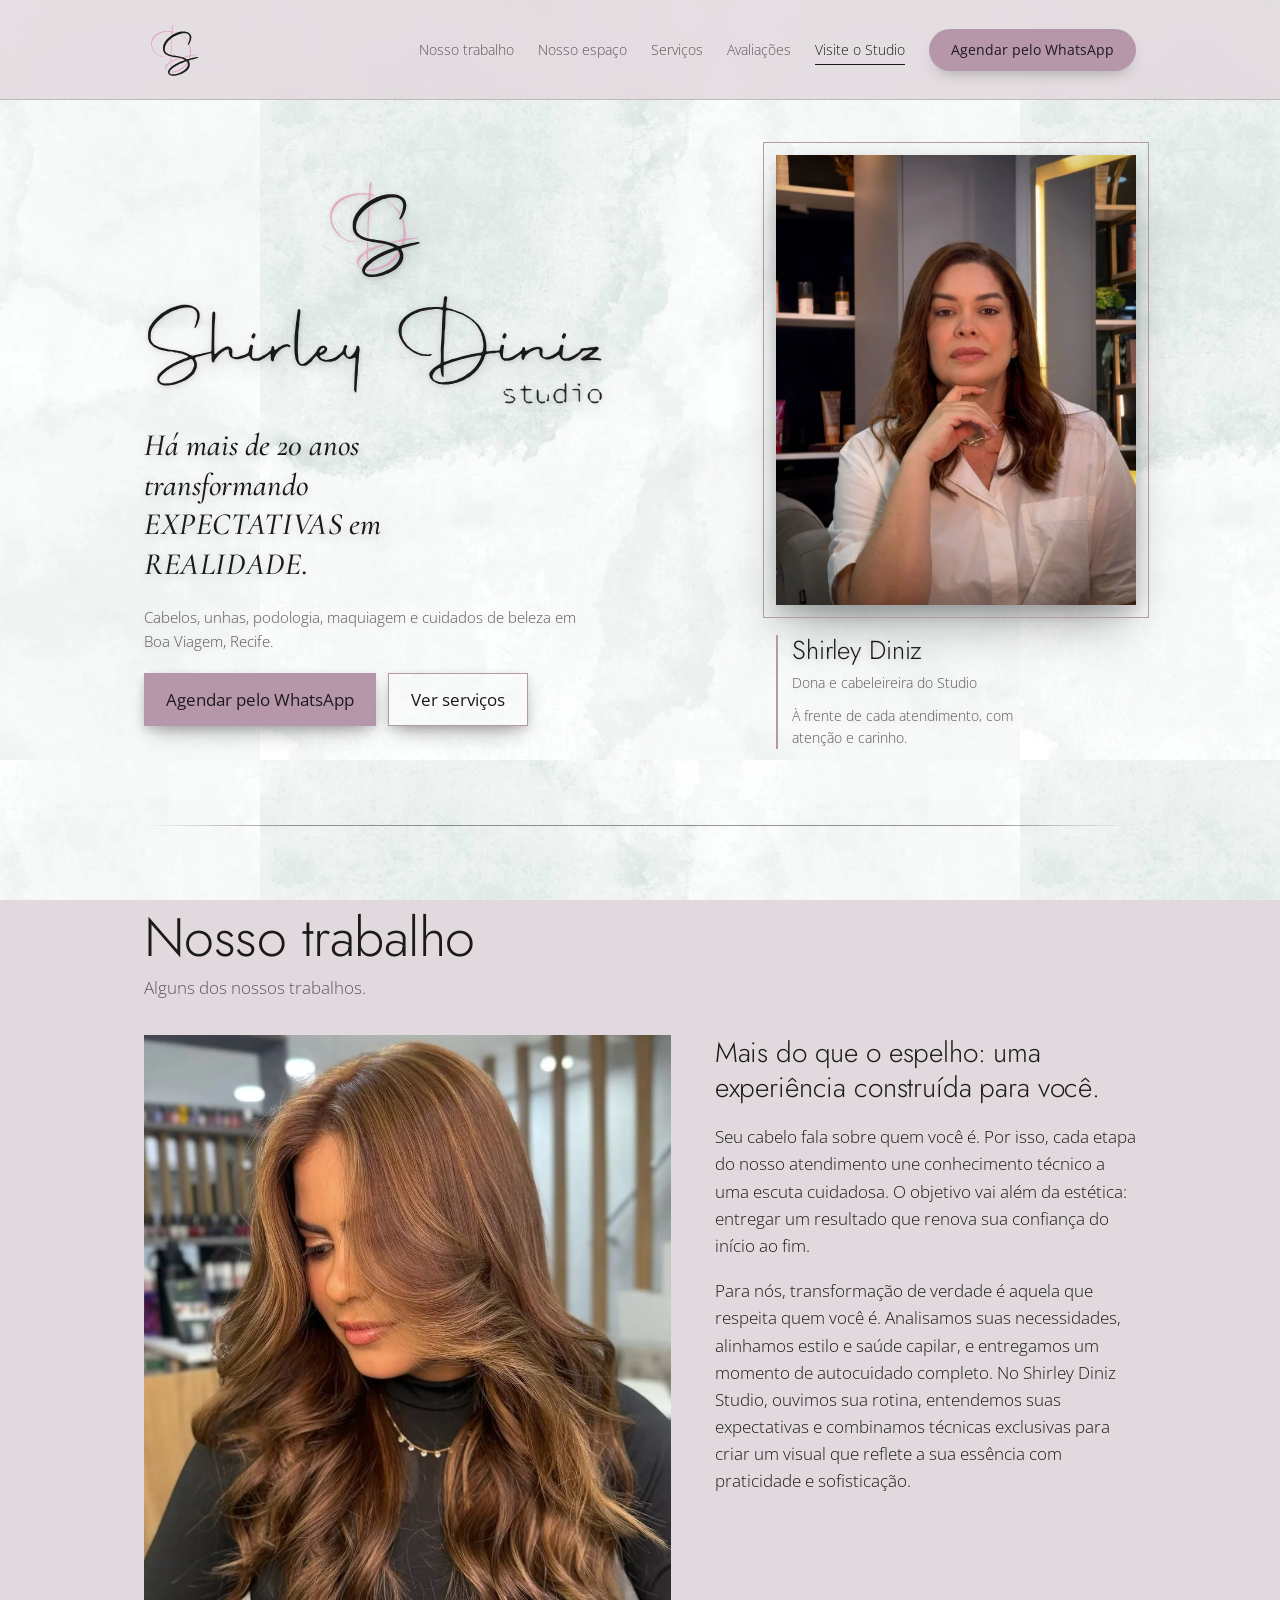
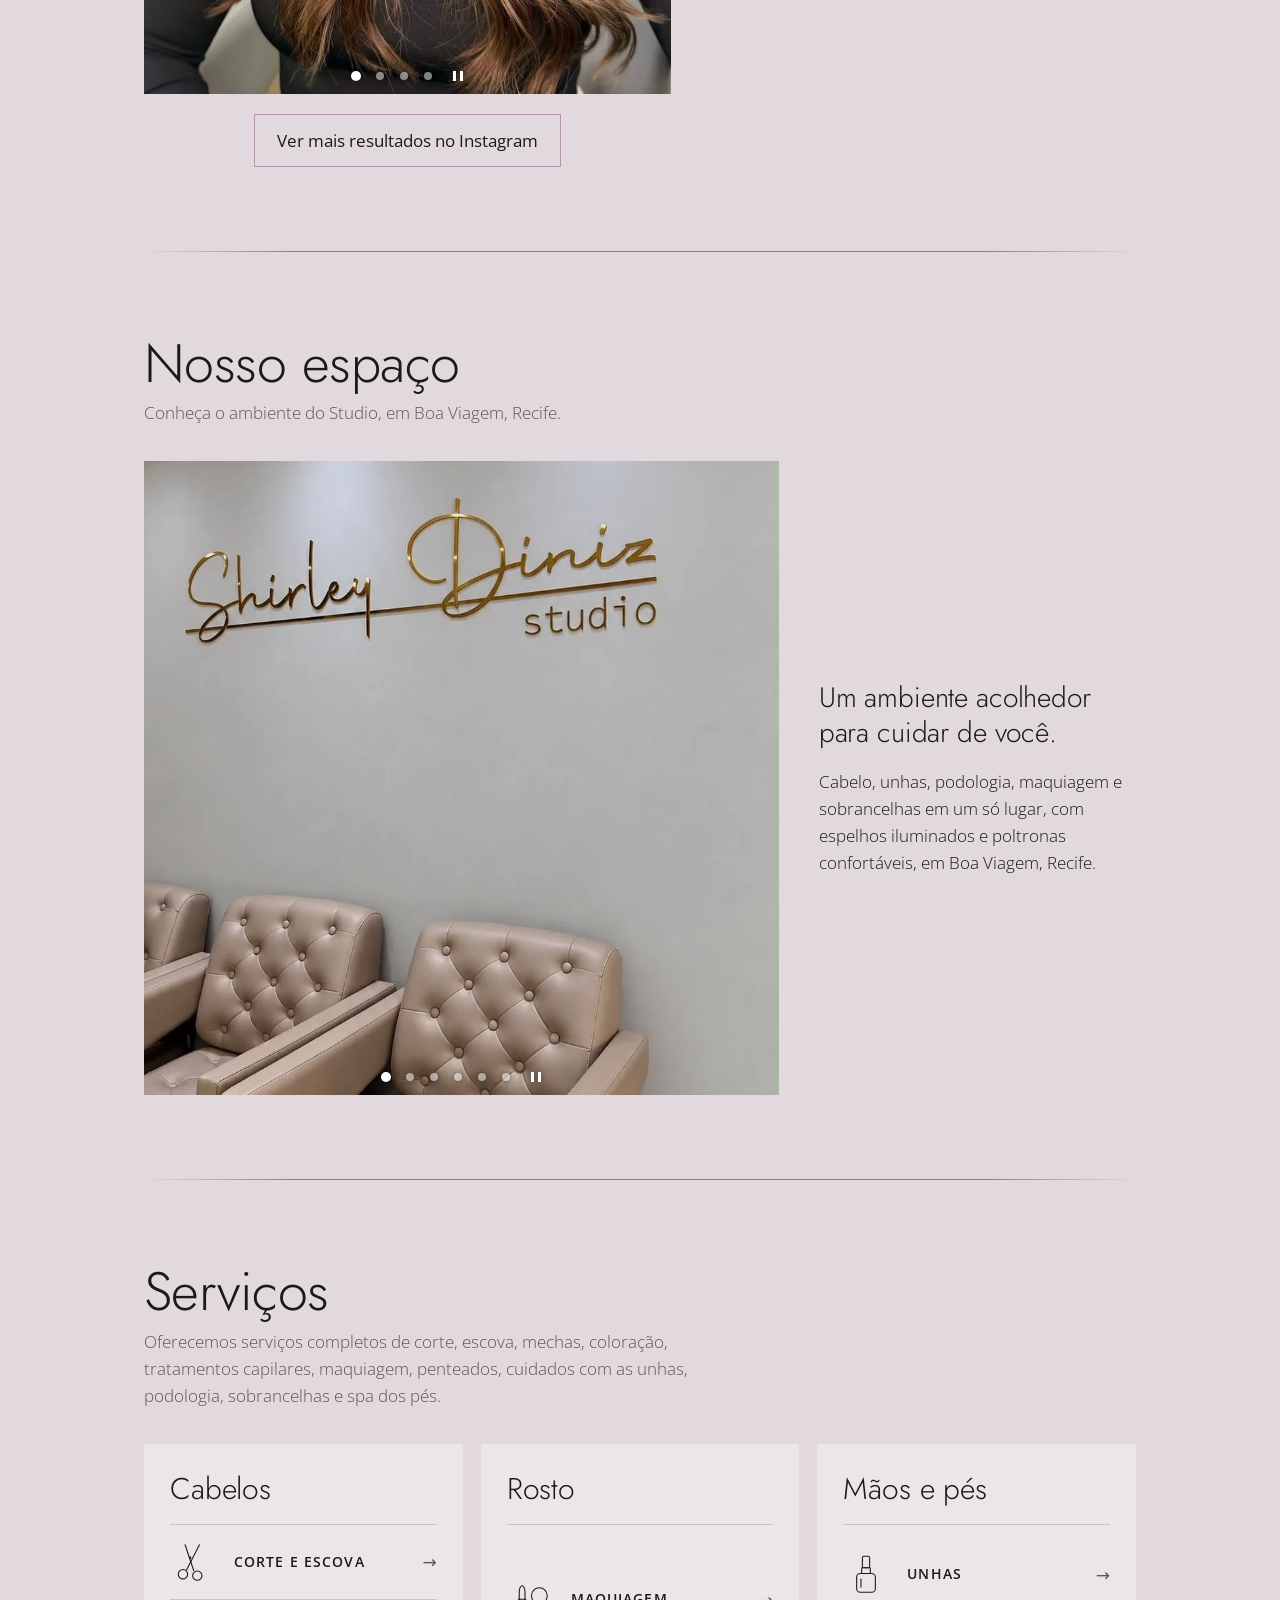
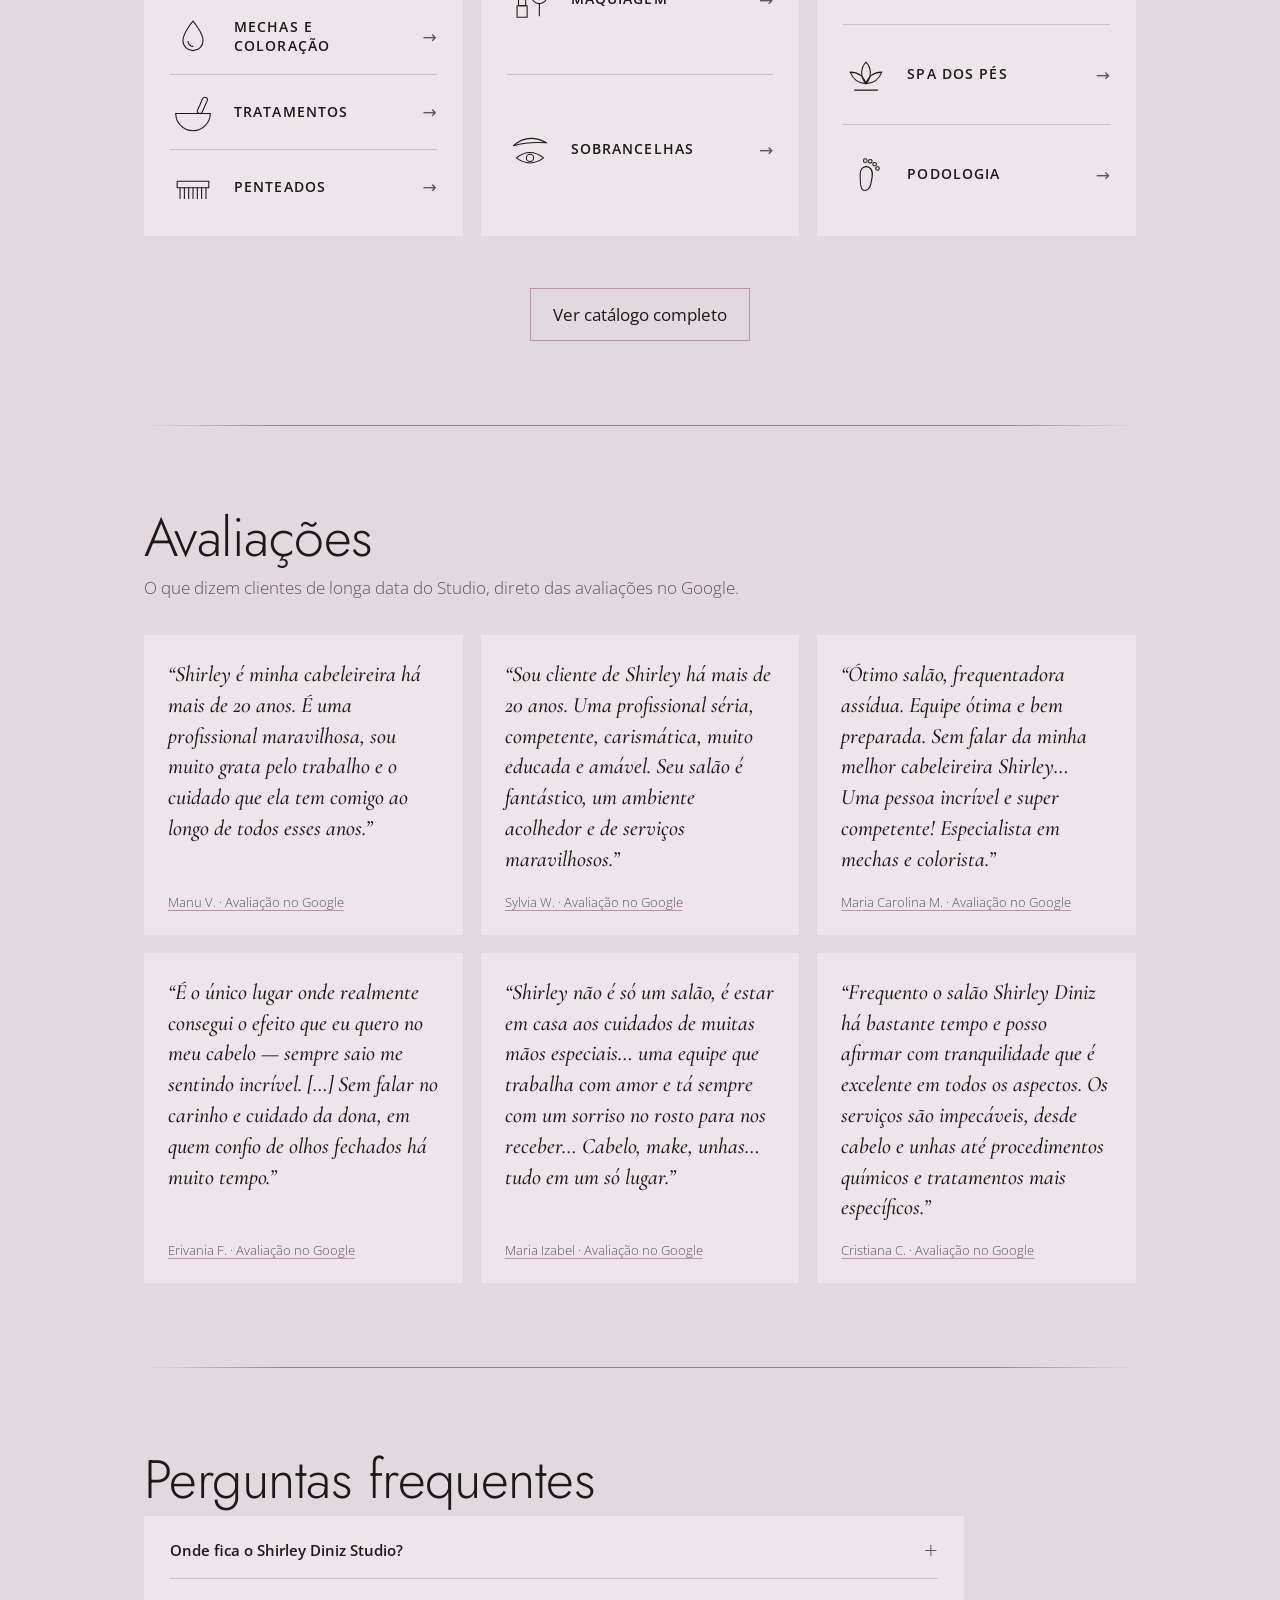
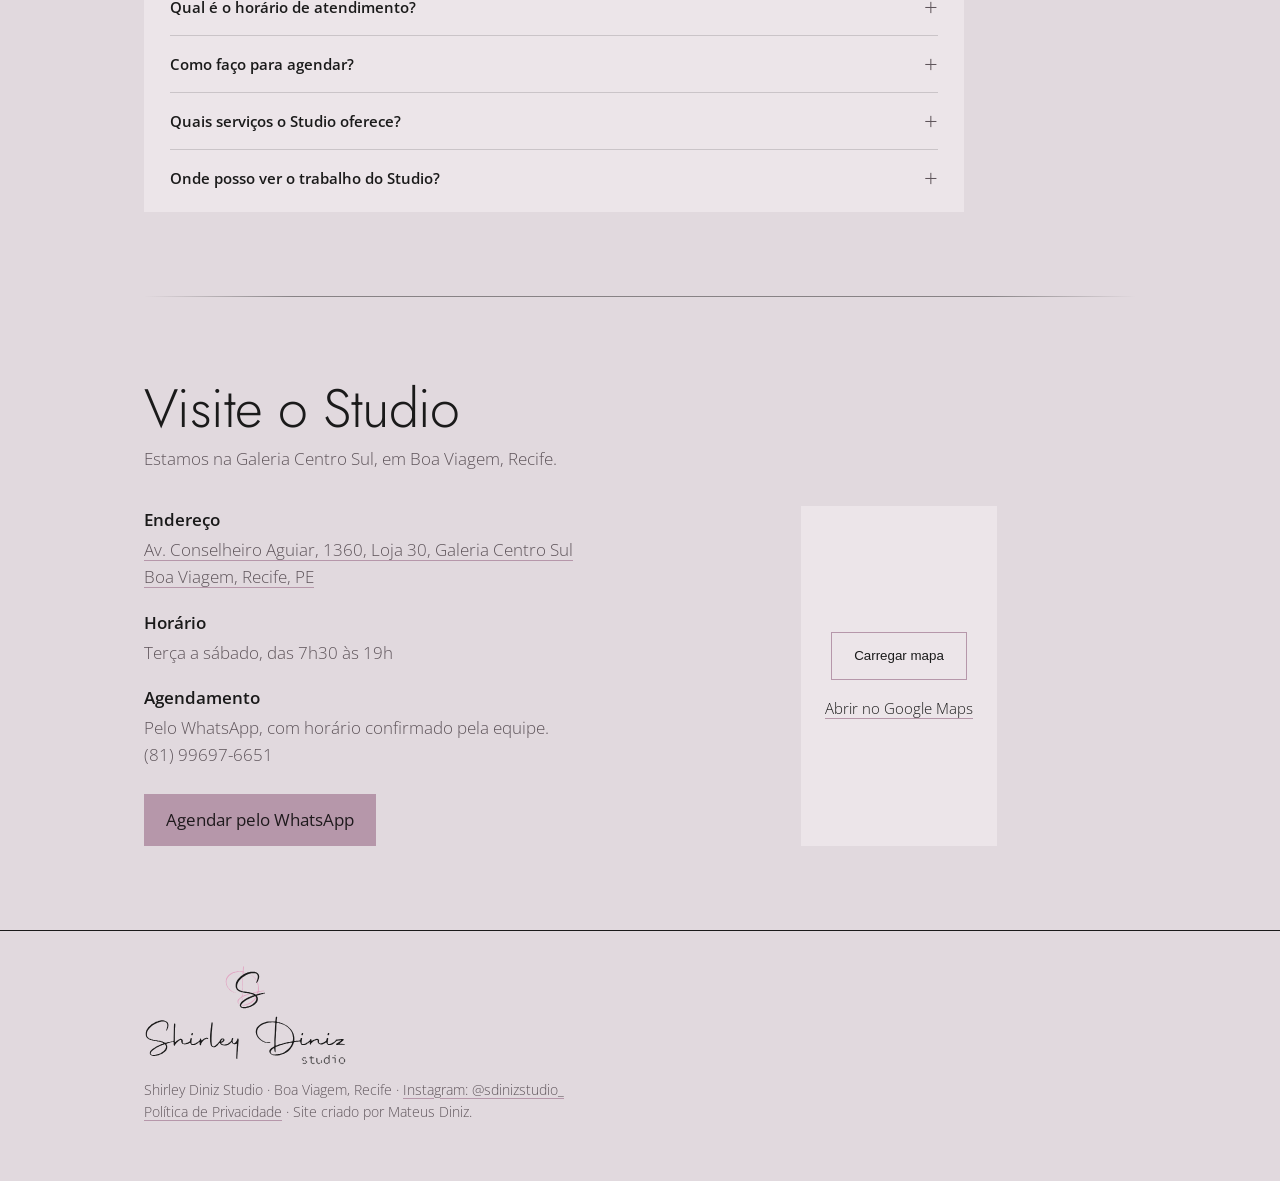
==== commit fb7e2ed0: "Adiciona politica de privacidade e FAQ, juntamente com seção de perguntas frequentes" ====
--- a/index.html
+++ b/index.html
@@ -138,6 +138,54 @@
   }
 }
 </script>
+<script type="application/ld+json">
+{
+  "@context": "https://schema.org",
+  "@type": "FAQPage",
+  "mainEntity": [
+    {
+      "@type": "Question",
+      "name": "Onde fica o Shirley Diniz Studio?",
+      "acceptedAnswer": {
+        "@type": "Answer",
+        "text": "O Studio fica na Av. Conselheiro Aguiar, 1360, Loja 30, Galeria Centro Sul, em Boa Viagem, Recife, PE."
+      }
+    },
+    {
+      "@type": "Question",
+      "name": "Qual é o horário de atendimento?",
+      "acceptedAnswer": {
+        "@type": "Answer",
+        "text": "Atendemos de terça a sábado, das 7h30 às 19h."
+      }
+    },
+    {
+      "@type": "Question",
+      "name": "Como faço para agendar?",
+      "acceptedAnswer": {
+        "@type": "Answer",
+        "text": "O agendamento é feito pelo WhatsApp, no número (81) 99697-6651. Basta tocar em Agendar pelo WhatsApp ou em qualquer serviço desta página."
+      }
+    },
+    {
+      "@type": "Question",
+      "name": "Quais serviços o Studio oferece?",
+      "acceptedAnswer": {
+        "@type": "Answer",
+        "text": "Para cabelos: corte e escova, mechas e coloração, tratamentos e penteados. Para o rosto: maquiagem e sobrancelhas. Para mãos e pés: unhas, spa dos pés e podologia."
+      }
+    },
+    {
+      "@type": "Question",
+      "name": "Onde posso ver o trabalho do Studio?",
+      "acceptedAnswer": {
+        "@type": "Answer",
+        "text": "No carrossel de Nosso trabalho, aqui na página, e no Instagram @sdinizstudio_."
+      }
+    }
+  ]
+}
+</script>
 </head>
 <body>
   <a class="skip-link" href="#inicio">Pular para o conteúdo</a>
@@ -318,6 +366,17 @@
         </div>
       </section>
 
+      <section id="faq" aria-labelledby="titulo-faq">
+        <h2 class="section-title" id="titulo-faq">Perguntas frequentes</h2>
+        <div class="faq">
+          <details class="faq-item"><summary>Onde fica o Shirley Diniz Studio?</summary><p>O Studio fica na Av. Conselheiro Aguiar, 1360, Loja 30, Galeria Centro Sul, em Boa Viagem, Recife, PE.</p></details>
+          <details class="faq-item"><summary>Qual é o horário de atendimento?</summary><p>Atendemos de terça a sábado, das 7h30 às 19h.</p></details>
+          <details class="faq-item"><summary>Como faço para agendar?</summary><p>O agendamento é feito pelo WhatsApp, no número (81) 99697-6651. Basta tocar em Agendar pelo WhatsApp ou em qualquer serviço desta página.</p></details>
+          <details class="faq-item"><summary>Quais serviços o Studio oferece?</summary><p>Para cabelos: corte e escova, mechas e coloração, tratamentos e penteados. Para o rosto: maquiagem e sobrancelhas. Para mãos e pés: unhas, spa dos pés e podologia.</p></details>
+          <details class="faq-item"><summary>Onde posso ver o trabalho do Studio?</summary><p>No carrossel de Nosso trabalho, aqui na página, e no Instagram @sdinizstudio_.</p></details>
+        </div>
+      </section>
+
       <section id="visite" aria-labelledby="titulo-visite">
         <h2 class="section-title" id="titulo-visite">Visite o Studio</h2>
         <p class="sub">Estamos na Galeria Centro Sul, em Boa Viagem, Recife.</p>
@@ -344,7 +403,7 @@
     <div class="wrap">
       <img class="footer-logo" src="assets/icons/logo-shirley-diniz-studio.svg" alt="Shirley Diniz Studio" width="548" height="271" loading="lazy" decoding="async">
       <p class="footer-meta">Shirley Diniz Studio · Boa Viagem, Recife · <a href="https://www.instagram.com/sdinizstudio_/" target="_blank" rel="noopener noreferrer">Instagram: @sdinizstudio_<span class="visually-hidden"> (abre em nova aba)</span></a></p>
-      <p class="footer-meta">Site criado por Mateus Diniz.</p>
+      <p class="footer-meta"><a href="privacidade.html">Política de Privacidade</a> · Site criado por Mateus Diniz.</p>
     </div>
   </footer>
 
--- a/css/style.css
+++ b/css/style.css
@@ -357,4 +357,23 @@
 #espaco .ig-slide:nth-child(3) img { object-position: 50% 62%; }
 #espaco .ig-slide:nth-child(4) img { object-position: 50% 30%; }
 #espaco .ig-slide:nth-child(5) img { object-position: 50% 45%; }
-#espaco .ig-slide:nth-child(6) img { object-position: 50% 38%; }+#espaco .ig-slide:nth-child(6) img { object-position: 50% 38%; }
+
+/* ===== FAQ e política de privacidade ===== */
+.faq { max-width: 820px; padding: 6px 26px; background: var(--panel); }
+.faq-item { border-top: 1px solid rgba(26,26,26,.16); }
+.faq-item:first-child { border-top: 0; }
+.faq-item summary { display: flex; align-items: center; justify-content: space-between; gap: 16px; min-height: 44px; padding: 16px 0; cursor: pointer; list-style: none; font-size: 0.9375rem; font-weight: 600; line-height: 1.4; }
+.faq-item summary::-webkit-details-marker { display: none; }
+.faq-item summary::after { content: "+"; flex: none; color: var(--muted); font-size: 1.5rem; font-weight: 300; line-height: 1; transition: transform .25s ease; }
+.faq-item[open] summary::after { transform: rotate(45deg); }
+.faq-item p { margin: 0 0 18px; max-width: 62ch; color: var(--muted); }
+@media (prefers-reduced-motion: reduce) { .faq-item summary::after { transition: none; } }
+.policy { max-width: 760px; padding: 72px 0 84px; }
+.policy h2 { margin: 40px 0 12px; font: 300 clamp(1.375rem, 2vw, 1.625rem)/1.2 "Jost", "Open Sans", system-ui, sans-serif; letter-spacing: -.005em; }
+.policy p, .policy li { margin: 0 0 12px; line-height: 1.7; }
+.policy ul { margin: 0 0 12px; padding-left: 1.2em; }
+.policy a { text-decoration: underline; text-decoration-color: var(--bar); text-underline-offset: 4px; }
+.policy .updated { color: var(--muted); font-size: 0.9375rem; }
+.policy .fill { padding: 0 .3em; background: var(--bar); color: var(--bar-ink); }
+.footer-meta a { text-decoration: underline; text-decoration-color: var(--bar); text-underline-offset: 3px; }
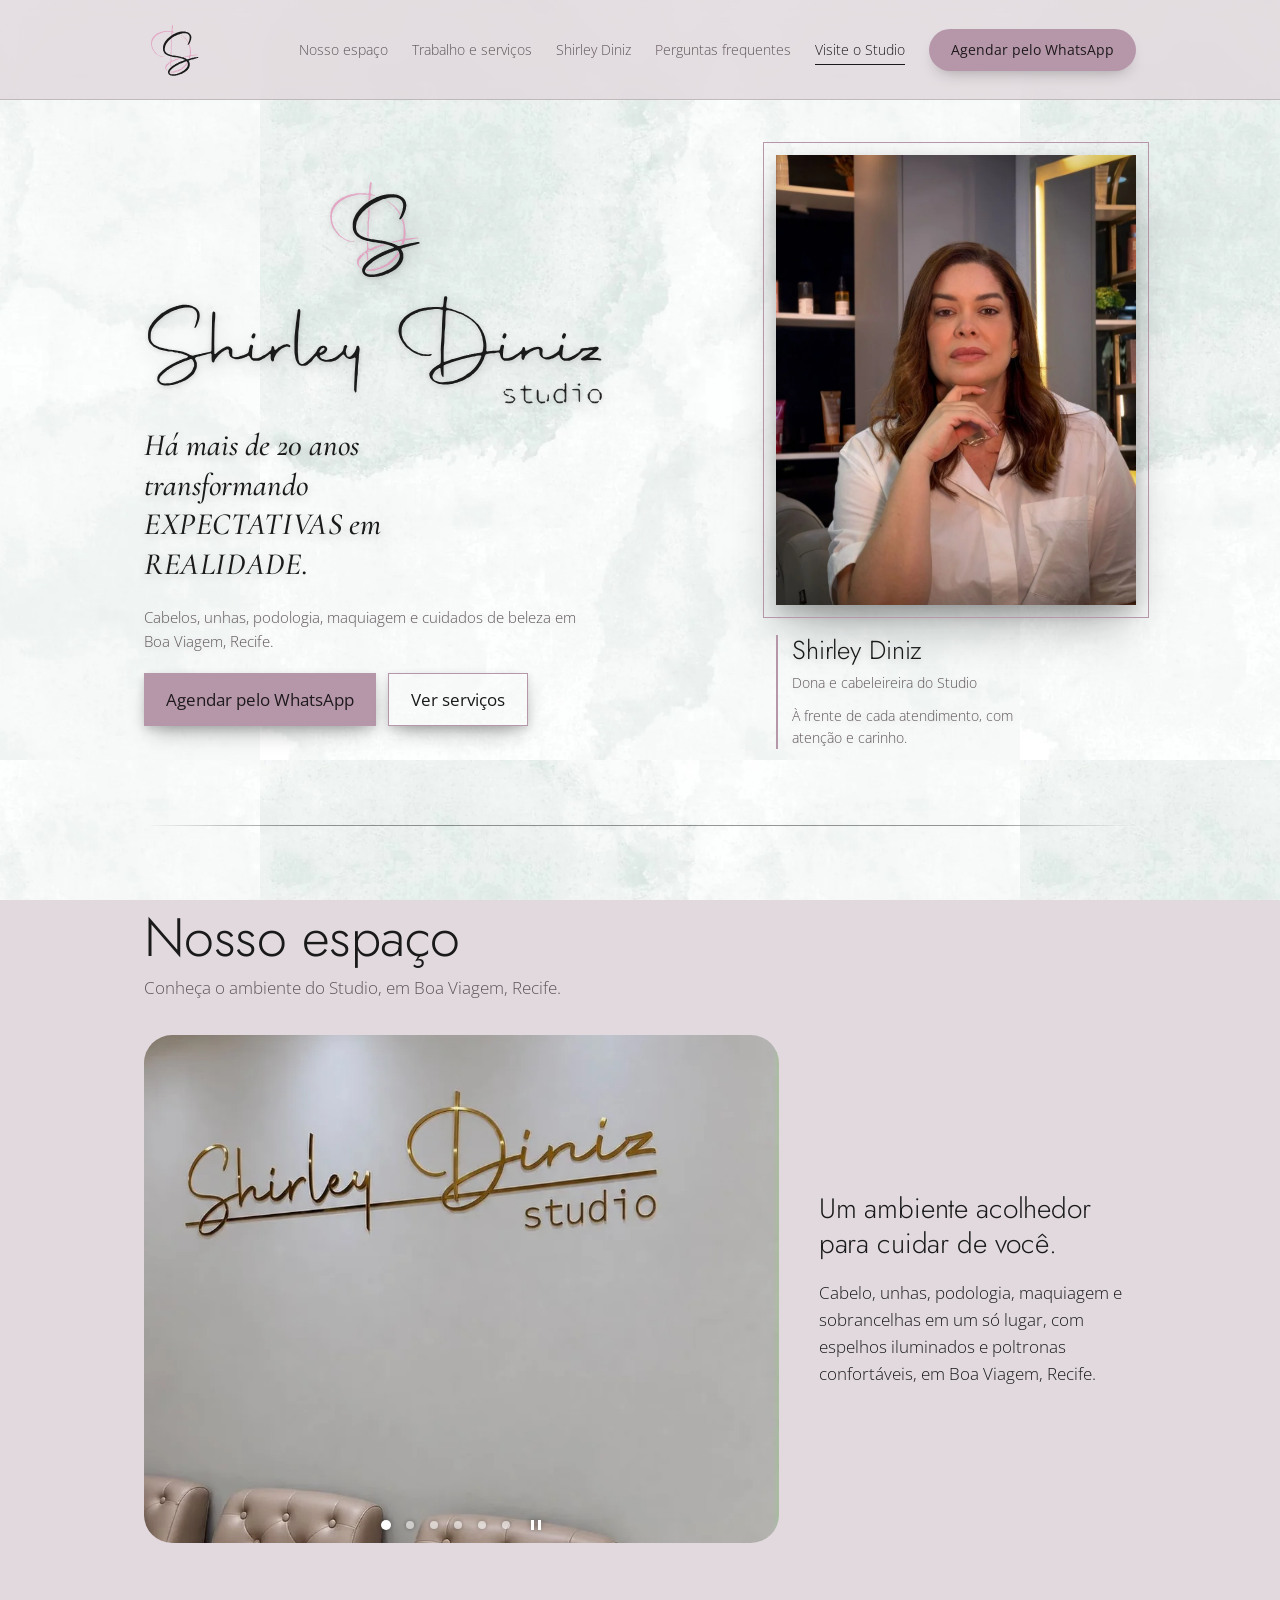
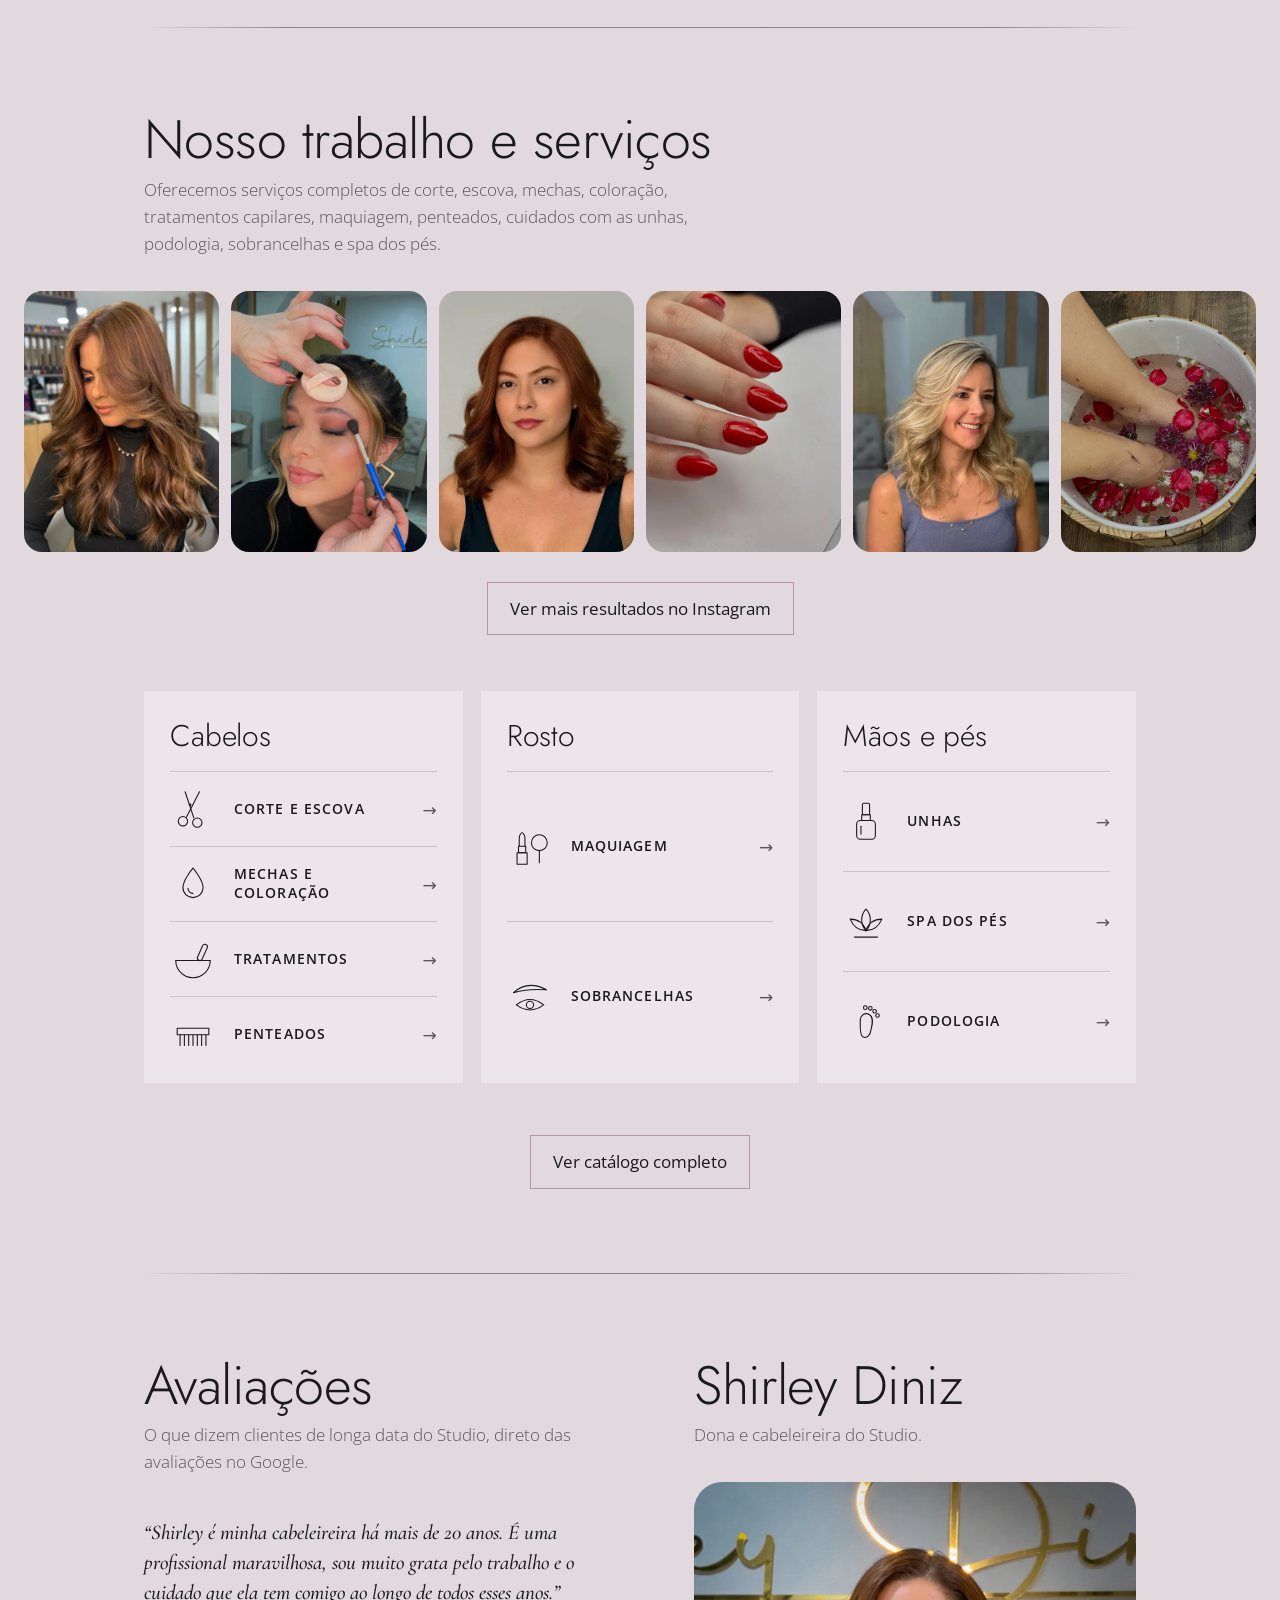
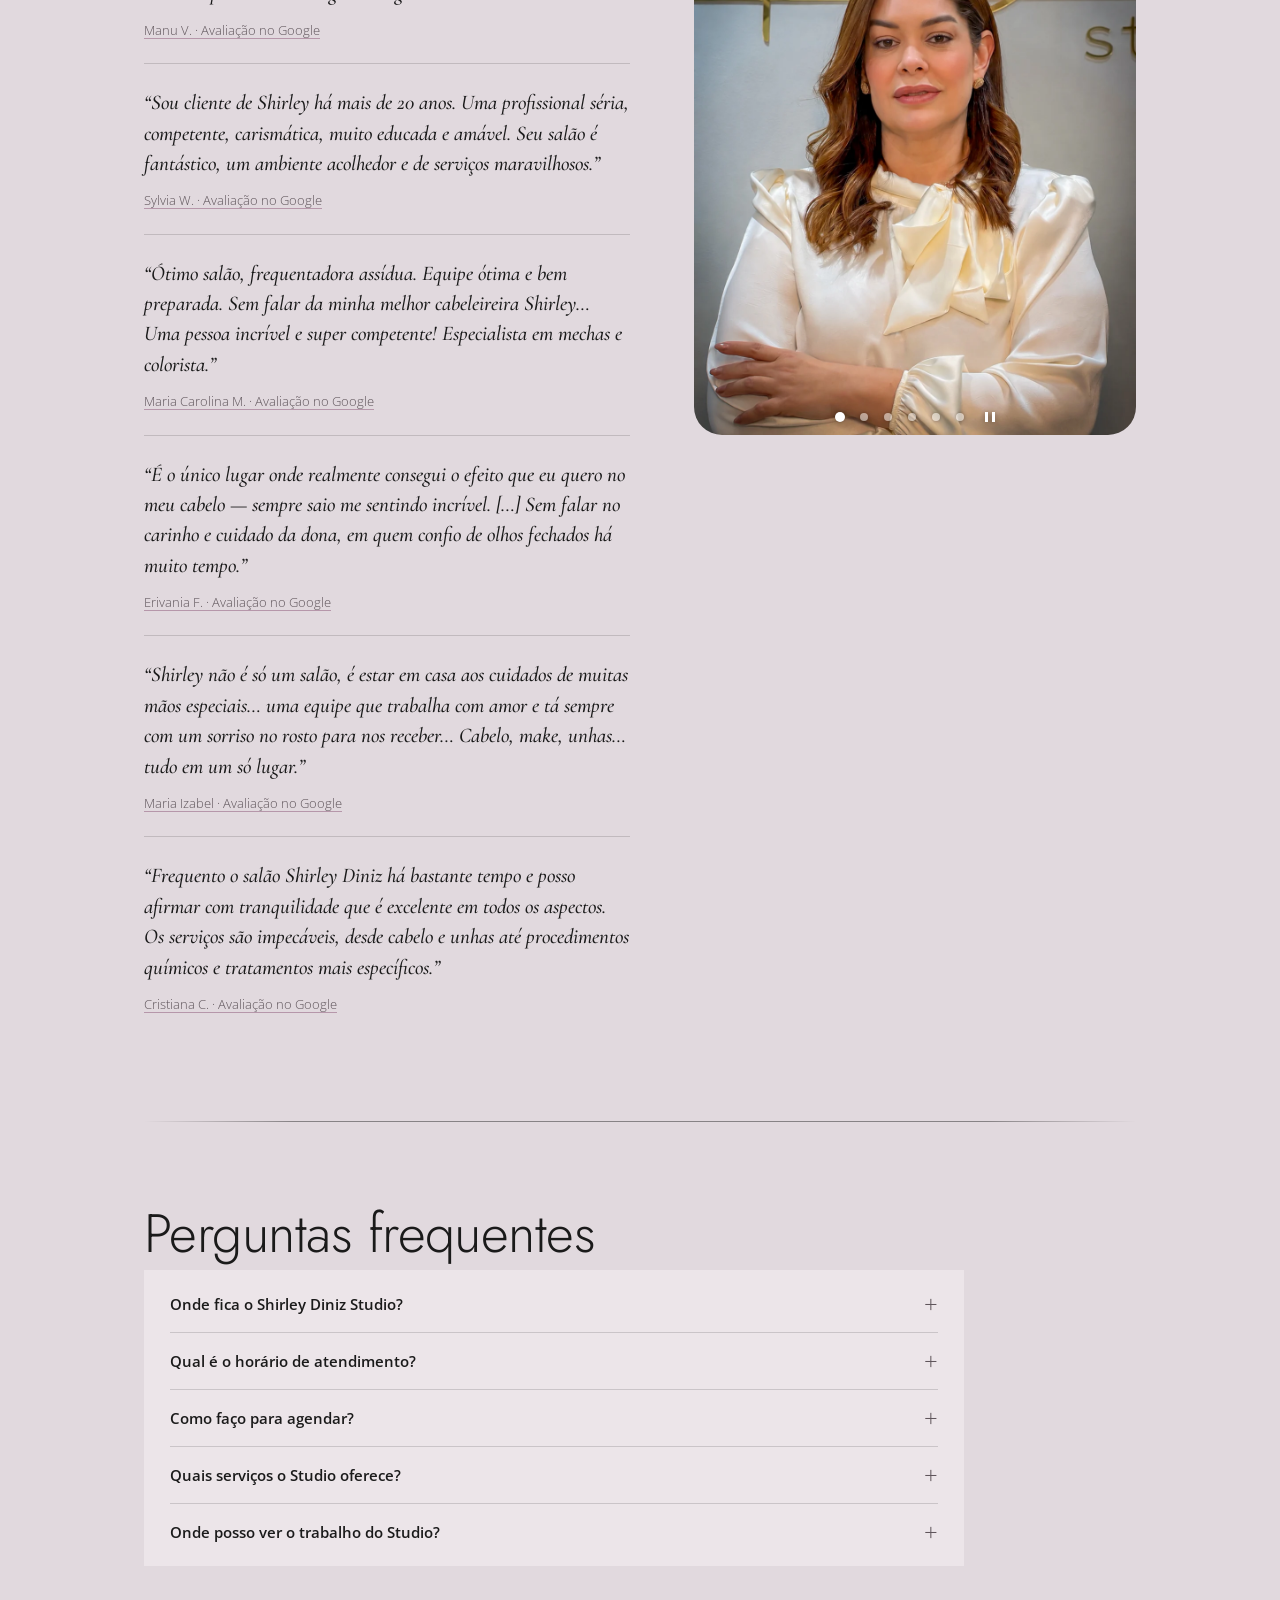
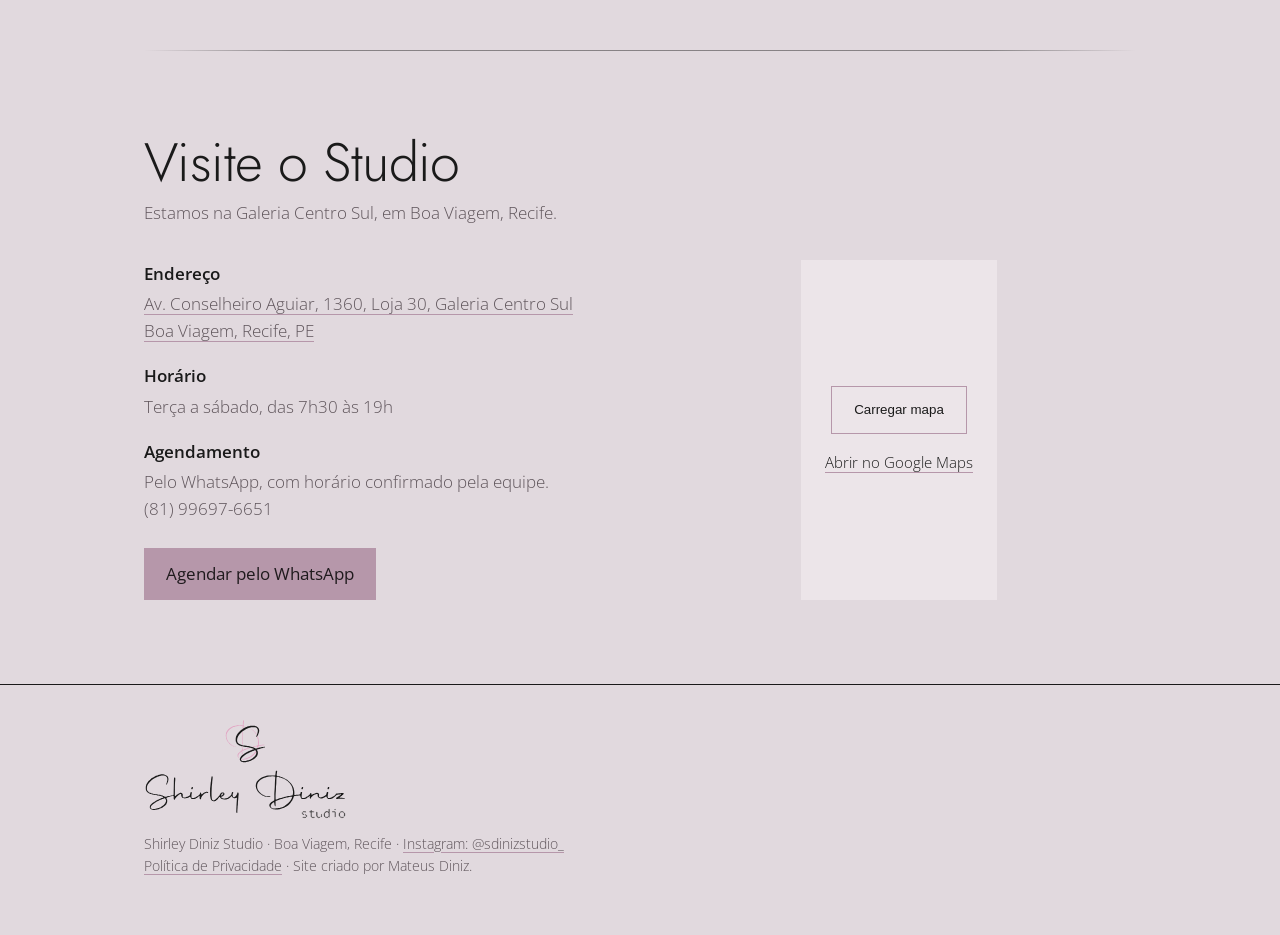
==== commit 960e03fa: "Edita a seção de avaliações do site para Shirley Diniz" ====
--- a/index.html
+++ b/index.html
@@ -180,7 +180,7 @@
       "name": "Onde posso ver o trabalho do Studio?",
       "acceptedAnswer": {
         "@type": "Answer",
-        "text": "No carrossel de Nosso trabalho, aqui na página, e no Instagram @sdinizstudio_."
+        "text": "Na seção Nosso trabalho e serviços, aqui na página, e no Instagram @sdinizstudio_."
       }
     }
   ]
@@ -196,10 +196,10 @@
         <img src="assets/icons/monograma.svg" alt="Monograma Shirley Diniz Studio" width="115" height="121" decoding="async">
       </a>
       <nav aria-label="Principal">
-        <a href="#instagram">Nosso trabalho</a>
         <a href="#espaco">Nosso espaço</a>
-        <a href="#servicos">Serviços</a>
-        <a href="#avaliacoes">Avaliações</a>
+        <a href="#servicos">Trabalho e serviços</a>
+        <a href="#avaliacoes">Shirley Diniz</a>
+        <a href="#faq">Perguntas frequentes</a>
         <a href="#visite">Visite o Studio</a>
       </nav>
       <a class="btn btn-pill" href="https://wa.me/5581996976651?text=Ol%C3%A1%21%20Gostaria%20de%20agendar%20um%20hor%C3%A1rio%20no%20Shirley%20Diniz%20Studio." target="_blank" rel="noopener noreferrer" aria-label="Agendar pelo WhatsApp (abre em nova aba)">Agendar<span class="btn-more">pelo WhatsApp</span></a>
@@ -214,7 +214,7 @@
           <p class="hero-intro">Cabelos, unhas, podologia, maquiagem e cuidados de beleza em Boa Viagem, Recife.</p>
           <div class="btns">
             <a class="btn" href="https://wa.me/5581996976651?text=Ol%C3%A1%21%20Gostaria%20de%20agendar%20um%20hor%C3%A1rio%20no%20Shirley%20Diniz%20Studio." target="_blank" rel="noopener noreferrer">Agendar pelo WhatsApp<span class="visually-hidden"> (abre em nova aba)</span></a>
-            <a class="btn alt" href="#servicos">Ver serviços</a>
+            <a class="btn alt" href="#servicos-lista">Ver serviços</a>
           </div>
         </div>
 
@@ -227,30 +227,6 @@
           </figcaption>
         </figure>
       </div>
-
-      <section id="instagram" aria-labelledby="titulo-instagram">
-        <h2 class="section-title" id="titulo-instagram">Nosso trabalho</h2>
-        <p class="sub">Alguns dos nossos trabalhos.</p>
-        <div class="ig-layout">
-          <div class="ig-carousel" id="ig-carousel" role="group" aria-roledescription="carrossel" aria-label="Trabalhos do Shirley Diniz Studio">
-          <div class="ig-viewport">
-            <div class="ig-track">
-<div class="ig-slide"><img src="assets/images/trabalho-01.webp" width="900" height="1198" alt="Cabelo castanho iluminado com mechas acobreadas e ondas longas"></div>
-<div class="ig-slide"><img src="assets/images/trabalho-02.webp" width="900" height="900" alt="Cabelo loiro dourado luminoso com ondas volumosas" loading="lazy"></div>
-<div class="ig-slide"><img src="assets/images/trabalho-03.webp" width="900" height="1200" alt="Cabelo ruivo acobreado com ondas na altura dos ombros" loading="lazy"></div>
-<div class="ig-slide"><img src="assets/images/trabalho-04.webp" width="900" height="1198" alt="Cabelo loiro perolado com ondas suaves" loading="lazy"></div>
-            </div>
-            <div class="ig-dots"><button type="button" class="ig-dot is-active" aria-label="Ver foto 1 de 4" aria-current="true"></button><button type="button" class="ig-dot" aria-label="Ver foto 2 de 4" aria-current="false"></button><button type="button" class="ig-dot" aria-label="Ver foto 3 de 4" aria-current="false"></button><button type="button" class="ig-dot" aria-label="Ver foto 4 de 4" aria-current="false"></button><button type="button" class="ig-pause" aria-label="Pausar rotação" aria-pressed="false"></button></div>
-          </div>
-          <div class="ig-cta"><a class="btn alt" href="https://www.instagram.com/sdinizstudio_/" target="_blank" rel="noopener noreferrer" aria-label="Abrir Instagram do Shirley Diniz Studio (abre em nova aba)">Ver mais resultados no Instagram</a></div>
-        </div>
-          <div class="ig-text">
-            <h3>Mais do que o espelho: uma experiência construída para você.</h3>
-            <p>Seu cabelo fala sobre quem você é. Por isso, cada etapa do nosso atendimento une conhecimento técnico a uma escuta cuidadosa. O objetivo vai além da estética: entregar um resultado que renova sua confiança do início ao fim.</p>
-            <p>Para nós, transformação de verdade é aquela que respeita quem você é. Analisamos suas necessidades, alinhamos estilo e saúde capilar, e entregamos um momento de autocuidado completo. No Shirley Diniz Studio, ouvimos sua rotina, entendemos suas expectativas e combinamos técnicas exclusivas para criar um visual que reflete a sua essência com praticidade e sofisticação.</p>
-          </div>
-        </div>
-      </section>
 
       <section id="espaco" aria-labelledby="titulo-espaco">
         <h2 class="section-title" id="titulo-espaco">Nosso espaço</h2>
@@ -277,9 +253,18 @@
       </section>
 
       <section id="servicos" aria-labelledby="titulo-servicos">
-        <h2 class="section-title" id="titulo-servicos">Serviços</h2>
+        <h2 class="section-title" id="titulo-servicos">Nosso trabalho e serviços</h2>
         <p class="sub svc-sub">Oferecemos serviços completos de corte, escova, mechas, coloração, tratamentos capilares, maquiagem, penteados, cuidados com as unhas, podologia, sobrancelhas e spa dos pés.</p>
-        <div class="svc-cats">
+        <ul class="work-gallery">
+          <li><img src="assets/images/trabalho-01.webp" alt="Cabelo castanho acobreado com ondas soltas" width="480" height="640" loading="lazy" decoding="async"></li>
+          <li><img src="assets/images/trabalho-02.webp" alt="Maquiagem sendo aplicada em cliente, com sombra nos olhos" width="480" height="640" loading="lazy" decoding="async"></li>
+          <li><img src="assets/images/trabalho-03.webp" alt="Cabelo ruivo em tom acobreado com ondas" width="480" height="640" loading="lazy" decoding="async"></li>
+          <li><img src="assets/images/trabalho-04.webp" alt="Unhas pintadas de vermelho" width="480" height="640" loading="lazy" decoding="async"></li>
+          <li><img src="assets/images/trabalho-05.webp" alt="Cabelo loiro com mechas e ondas" width="480" height="640" loading="lazy" decoding="async"></li>
+          <li><img src="assets/images/trabalho-06.webp" alt="Spa dos pés com pétalas de flores" width="480" height="640" loading="lazy" decoding="async"></li>
+        </ul>
+        <div class="work-cta"><a class="btn alt" href="https://www.instagram.com/sdinizstudio_/" target="_blank" rel="noopener noreferrer" aria-label="Abrir Instagram do Shirley Diniz Studio (abre em nova aba)">Ver mais resultados no Instagram</a></div>
+        <div class="svc-cats" id="servicos-lista">
           <article class="svc-cat">
             <h3 class="svc-cat-title">Cabelos</h3>
             <ul class="svc-list">
@@ -353,16 +338,37 @@
         <div class="svc-cta"><a class="btn alt" href="https://www.canva.com/design/DAF3YJUNJCU/idtk7_R2stTyMCW8Zo0c2w/view?utm_content=DAF3YJUNJCU&utm_campaign=designshare&utm_medium=link2&utm_source=uniquelinks&utlId=h7fc16fe972" target="_blank" rel="noopener noreferrer">Ver catálogo completo<span class="visually-hidden"> (abre em nova aba)</span></a></div>
       </section>
 
-      <section id="avaliacoes" aria-labelledby="titulo-avaliacoes">
-        <h2 class="section-title" id="titulo-avaliacoes">Avaliações</h2>
-        <p class="sub">O que dizem clientes de longa data do Studio, direto das avaliações no Google.</p>
-        <div class="quotes">
-          <blockquote><p>“Shirley é minha cabeleireira há mais de 20 anos. É uma profissional maravilhosa, sou muito grata pelo trabalho e o cuidado que ela tem comigo ao longo de todos esses anos.”</p><cite><a href="https://maps.app.goo.gl/WC25cvmRMXDy2jjR9" target="_blank" rel="noopener noreferrer">Manu V. · Avaliação no Google<span class="visually-hidden"> (abre em nova aba)</span></a></cite></blockquote>
-          <blockquote><p>“Sou cliente de Shirley há mais de 20 anos. Uma profissional séria, competente, carismática, muito educada e amável. Seu salão é fantástico, um ambiente acolhedor e de serviços maravilhosos.”</p><cite><a href="https://maps.app.goo.gl/VYAkd1P2r32AD2HfA" target="_blank" rel="noopener noreferrer">Sylvia W. · Avaliação no Google<span class="visually-hidden"> (abre em nova aba)</span></a></cite></blockquote>
-          <blockquote><p>“Ótimo salão, frequentadora assídua. Equipe ótima e bem preparada. Sem falar da minha melhor cabeleireira Shirley… Uma pessoa incrível e super competente! Especialista em mechas e colorista.”</p><cite><a href="https://maps.app.goo.gl/C6NYWWkMjtHkhqMt5" target="_blank" rel="noopener noreferrer">Maria Carolina M. · Avaliação no Google<span class="visually-hidden"> (abre em nova aba)</span></a></cite></blockquote>
-          <blockquote><p>“É o único lugar onde realmente consegui o efeito que eu quero no meu cabelo — sempre saio me sentindo incrível. […] Sem falar no carinho e cuidado da dona, em quem confio de olhos fechados há muito tempo.”</p><cite><a href="https://maps.app.goo.gl/QGM6AzDDdPGrkFwx8" target="_blank" rel="noopener noreferrer">Erivania F. · Avaliação no Google<span class="visually-hidden"> (abre em nova aba)</span></a></cite></blockquote>
-          <blockquote><p>“Shirley não é só um salão, é estar em casa aos cuidados de muitas mãos especiais… uma equipe que trabalha com amor e tá sempre com um sorriso no rosto para nos receber… Cabelo, make, unhas… tudo em um só lugar.”</p><cite><a href="https://maps.app.goo.gl/CLyFwutzNp2oZWR46" target="_blank" rel="noopener noreferrer">Maria Izabel · Avaliação no Google<span class="visually-hidden"> (abre em nova aba)</span></a></cite></blockquote>
-          <blockquote><p>“Frequento o salão Shirley Diniz há bastante tempo e posso afirmar com tranquilidade que é excelente em todos os aspectos. Os serviços são impecáveis, desde cabelo e unhas até procedimentos químicos e tratamentos mais específicos.”</p><cite><a href="https://maps.app.goo.gl/TjkMKKu6MrzJbiQd7" target="_blank" rel="noopener noreferrer">Cristiana C. · Avaliação no Google<span class="visually-hidden"> (abre em nova aba)</span></a></cite></blockquote>
+      <section id="avaliacoes" aria-labelledby="titulo-avaliacoes titulo-shirley">
+        <div class="about-grid">
+          <div class="reviews-col">
+            <h2 class="section-title" id="titulo-avaliacoes">Avaliações</h2>
+            <p class="sub">O que dizem clientes de longa data do Studio, direto das avaliações no Google.</p>
+            <ul class="reviews">
+            <li class="review"><blockquote><p>“Shirley é minha cabeleireira há mais de 20 anos. É uma profissional maravilhosa, sou muito grata pelo trabalho e o cuidado que ela tem comigo ao longo de todos esses anos.”</p><cite><a href="https://maps.app.goo.gl/WC25cvmRMXDy2jjR9" target="_blank" rel="noopener noreferrer">Manu V. · Avaliação no Google<span class="visually-hidden"> (abre em nova aba)</span></a></cite></blockquote></li>
+            <li class="review"><blockquote><p>“Sou cliente de Shirley há mais de 20 anos. Uma profissional séria, competente, carismática, muito educada e amável. Seu salão é fantástico, um ambiente acolhedor e de serviços maravilhosos.”</p><cite><a href="https://maps.app.goo.gl/VYAkd1P2r32AD2HfA" target="_blank" rel="noopener noreferrer">Sylvia W. · Avaliação no Google<span class="visually-hidden"> (abre em nova aba)</span></a></cite></blockquote></li>
+            <li class="review"><blockquote><p>“Ótimo salão, frequentadora assídua. Equipe ótima e bem preparada. Sem falar da minha melhor cabeleireira Shirley… Uma pessoa incrível e super competente! Especialista em mechas e colorista.”</p><cite><a href="https://maps.app.goo.gl/C6NYWWkMjtHkhqMt5" target="_blank" rel="noopener noreferrer">Maria Carolina M. · Avaliação no Google<span class="visually-hidden"> (abre em nova aba)</span></a></cite></blockquote></li>
+            <li class="review"><blockquote><p>“É o único lugar onde realmente consegui o efeito que eu quero no meu cabelo — sempre saio me sentindo incrível. […] Sem falar no carinho e cuidado da dona, em quem confio de olhos fechados há muito tempo.”</p><cite><a href="https://maps.app.goo.gl/QGM6AzDDdPGrkFwx8" target="_blank" rel="noopener noreferrer">Erivania F. · Avaliação no Google<span class="visually-hidden"> (abre em nova aba)</span></a></cite></blockquote></li>
+            <li class="review"><blockquote><p>“Shirley não é só um salão, é estar em casa aos cuidados de muitas mãos especiais… uma equipe que trabalha com amor e tá sempre com um sorriso no rosto para nos receber… Cabelo, make, unhas… tudo em um só lugar.”</p><cite><a href="https://maps.app.goo.gl/CLyFwutzNp2oZWR46" target="_blank" rel="noopener noreferrer">Maria Izabel · Avaliação no Google<span class="visually-hidden"> (abre em nova aba)</span></a></cite></blockquote></li>
+            <li class="review"><blockquote><p>“Frequento o salão Shirley Diniz há bastante tempo e posso afirmar com tranquilidade que é excelente em todos os aspectos. Os serviços são impecáveis, desde cabelo e unhas até procedimentos químicos e tratamentos mais específicos.”</p><cite><a href="https://maps.app.goo.gl/TjkMKKu6MrzJbiQd7" target="_blank" rel="noopener noreferrer">Cristiana C. · Avaliação no Google<span class="visually-hidden"> (abre em nova aba)</span></a></cite></blockquote></li>
+            </ul>
+          </div>
+          <div class="shirley-col">
+            <h2 class="section-title" id="titulo-shirley">Shirley Diniz</h2>
+            <p class="sub">Dona e cabeleireira do Studio.</p>
+            <div class="ig-carousel" role="group" aria-roledescription="carrossel" aria-label="Fotos de Shirley Diniz">
+              <div class="ig-viewport">
+                <div class="ig-track">
+              <div class="ig-slide"><img src="assets/images/shirley-01.webp" alt="Shirley Diniz com blusa branca de laço, de braços cruzados, em frente à logo do Studio" width="1000" height="1250" decoding="async"></div>
+              <div class="ig-slide"><img src="assets/images/shirley-02.webp" alt="Shirley Diniz sorrindo, com avental vermelho e pincel de coloração na mão" width="1000" height="1250" loading="lazy" decoding="async"></div>
+              <div class="ig-slide"><img src="assets/images/shirley-03.webp" alt="Shirley Diniz segurando um secador de cabelo" width="1000" height="1250" loading="lazy" decoding="async"></div>
+              <div class="ig-slide"><img src="assets/images/shirley-04.webp" alt="Shirley Diniz com a mão no queixo, em frente às prateleiras do Studio" width="1000" height="1250" loading="lazy" decoding="async"></div>
+              <div class="ig-slide"><img src="assets/images/shirley-05.webp" alt="Shirley Diniz com avental vermelho e pincel de coloração" width="1000" height="1250" loading="lazy" decoding="async"></div>
+              <div class="ig-slide"><img src="assets/images/shirley-06.webp" alt="Shirley Diniz em close, com avental vermelho e pincel de coloração" width="1000" height="1250" loading="lazy" decoding="async"></div>
+                </div>
+                <div class="ig-dots"><button type="button" class="ig-dot is-active" aria-label="Ver foto 1 de 6" aria-current="true"></button><button type="button" class="ig-dot" aria-label="Ver foto 2 de 6" aria-current="false"></button><button type="button" class="ig-dot" aria-label="Ver foto 3 de 6" aria-current="false"></button><button type="button" class="ig-dot" aria-label="Ver foto 4 de 6" aria-current="false"></button><button type="button" class="ig-dot" aria-label="Ver foto 5 de 6" aria-current="false"></button><button type="button" class="ig-dot" aria-label="Ver foto 6 de 6" aria-current="false"></button><button type="button" class="ig-pause" aria-label="Pausar rotação" aria-pressed="false"></button></div>
+              </div>
+            </div>
+          </div>
         </div>
       </section>
 
@@ -373,7 +379,7 @@
           <details class="faq-item"><summary>Qual é o horário de atendimento?</summary><p>Atendemos de terça a sábado, das 7h30 às 19h.</p></details>
           <details class="faq-item"><summary>Como faço para agendar?</summary><p>O agendamento é feito pelo WhatsApp, no número (81) 99697-6651. Basta tocar em Agendar pelo WhatsApp ou em qualquer serviço desta página.</p></details>
           <details class="faq-item"><summary>Quais serviços o Studio oferece?</summary><p>Para cabelos: corte e escova, mechas e coloração, tratamentos e penteados. Para o rosto: maquiagem e sobrancelhas. Para mãos e pés: unhas, spa dos pés e podologia.</p></details>
-          <details class="faq-item"><summary>Onde posso ver o trabalho do Studio?</summary><p>No carrossel de Nosso trabalho, aqui na página, e no Instagram @sdinizstudio_.</p></details>
+          <details class="faq-item"><summary>Onde posso ver o trabalho do Studio?</summary><p>Na seção Nosso trabalho e serviços, aqui na página, e no Instagram @sdinizstudio_.</p></details>
         </div>
       </section>
 
--- a/css/style.css
+++ b/css/style.css
@@ -105,17 +105,7 @@
 }
 .sub { max-width: 60ch; margin: 0 0 34px; color: var(--muted); }
 
-.quotes { display: grid; grid-template-columns: repeat(3, minmax(0, 1fr)); gap: 18px; }
-blockquote {
-  min-height: 190px;
-  display: flex;
-  flex-direction: column;
-  justify-content: space-between;
-  margin: 0;
-  padding: 24px;
-  background: var(--panel);
-  font: italic 500 1.375rem/1.4 "Cormorant Garamond", serif;
-}
+blockquote { margin: 0; padding: 0; font: italic 500 1.3125rem/1.45 "Cormorant Garamond", serif; }
 blockquote cite { display: block; margin-top: 18px; color: var(--muted); font: 300 0.8125rem/1.4 "Open Sans", sans-serif; font-style: normal; }
 
 .visit { display: grid; grid-template-columns: minmax(0, 1fr) minmax(0, 1fr); gap: 44px; align-items: stretch; }
@@ -172,9 +162,7 @@
   .hero-tag { max-width: 26ch; }
   .hero-intro { max-width: 56ch; }
   section { padding: 54px 0; }
-  .quotes, .visit { grid-template-columns: 1fr; }
-  .quotes { gap: 14px; }
-  blockquote { min-height: 160px; }
+  .visit { grid-template-columns: 1fr; }
   .map { min-height: 220px; }
   .btns { width: 100%; }
   .btns .btn { flex: 1 1 100%; }
@@ -208,7 +196,6 @@
 .ig-dot::before { content: ""; width: 8px; height: 8px; border-radius: 50%; background: rgba(255,255,255,.5); box-shadow: 0 0 4px rgba(0,0,0,.35); transition: background-color .2s ease, transform .2s ease; }
 .ig-dot.is-active::before { background: #fff; transform: scale(1.25); }
 .ig-dot:focus-visible, .ig-pause:focus-visible { outline: 2px solid var(--ink); outline-offset: -2px; box-shadow: inset 0 0 0 2px #fff; }
-.ig-cta { margin-top: 20px; display: flex; justify-content: center; }
 @media (max-width: 760px) { .ig-cta .btn { width: 100%; } }
 @media (prefers-reduced-motion: reduce) { .ig-track, .ig-dot::before { transition: none; } }
 
@@ -241,8 +228,6 @@
 nav a[aria-current="true"] { color: var(--ink); }
 
 
-blockquote { transition: transform .3s ease, box-shadow .3s ease; }
-blockquote:hover { transform: translateY(-4px); box-shadow: 0 12px 26px rgba(26,26,26,.09); }
 
 .rv { opacity: 0; translate: 0 22px; }
 .rv.in { opacity: 1; translate: 0 0; }
@@ -270,7 +255,6 @@
 .ig-text h3 { margin: 0 0 18px; font: 300 clamp(1.375rem, 2.4vw, 1.75rem)/1.25 "Jost", "Open Sans", system-ui, sans-serif; letter-spacing: -.005em; }
 .svc-sub { max-width: 62ch; }
 @media (min-width: 1200px) { .svc-sub { white-space: normal; font-size: inherit; } }
-blockquote:hover { transform: none; box-shadow: none; }
 .ig-viewport { touch-action: pan-y; }
 .plain { text-decoration: underline; text-decoration-color: var(--bar); text-underline-offset: 4px; }
 .map { padding: 0; border: 0; display: block; background: transparent; }
@@ -309,7 +293,7 @@
 
 /* ===== v19: Nosso espaço em carrossel grande com texto ao lado ===== */
 .space-layout { grid-template-columns: minmax(0, 2fr) minmax(0, 1fr); gap: 40px; align-items: center; }
-.space-layout .ig-viewport { aspect-ratio: 1 / 1; min-height: 420px; max-height: min(760px, calc(100vh - 140px)); }
+.space-layout .ig-viewport { aspect-ratio: 5 / 4; min-height: 420px; max-height: min(760px, calc(100vh - 140px)); border-radius: 28px; overflow: hidden; }
 @media (max-width: 760px) { .space-layout { grid-template-columns: 1fr; gap: 28px; } .space-layout .ig-viewport { aspect-ratio: 4 / 5; min-height: 0; max-height: none; } }
 
 /* ===== v20: profundidade no início (elementos soltos, sem caixas) ===== */
@@ -352,12 +336,12 @@
 }
 
 /* Enquadramento (object-position) de cada foto de "Nosso espaço", na ordem do carrossel */
-#espaco .ig-slide:nth-child(1) img { object-position: 50% 48%; }
-#espaco .ig-slide:nth-child(2) img { object-position: 50% 64%; }
-#espaco .ig-slide:nth-child(3) img { object-position: 50% 62%; }
-#espaco .ig-slide:nth-child(4) img { object-position: 50% 30%; }
-#espaco .ig-slide:nth-child(5) img { object-position: 50% 45%; }
-#espaco .ig-slide:nth-child(6) img { object-position: 50% 38%; }
+#espaco .ig-slide:nth-child(1) img { object-position: 50% 20%; }
+#espaco .ig-slide:nth-child(2) img { object-position: 50% 45%; }
+#espaco .ig-slide:nth-child(3) img { object-position: 50% 80%; }
+#espaco .ig-slide:nth-child(4) img { object-position: 50% 60%; }
+#espaco .ig-slide:nth-child(5) img { object-position: 50% 30%; }
+#espaco .ig-slide:nth-child(6) img { object-position: 50% 33%; }
 
 /* ===== FAQ e política de privacidade ===== */
 .faq { max-width: 820px; padding: 6px 26px; background: var(--panel); }
@@ -376,4 +360,24 @@
 .policy a { text-decoration: underline; text-decoration-color: var(--bar); text-underline-offset: 4px; }
 .policy .updated { color: var(--muted); font-size: 0.9375rem; }
 .policy .fill { padding: 0 .3em; background: var(--bar); color: var(--bar-ink); }
-.footer-meta a { text-decoration: underline; text-decoration-color: var(--bar); text-underline-offset: 3px; }+.footer-meta a { text-decoration: underline; text-decoration-color: var(--bar); text-underline-offset: 3px; }
+
+/* ===== Nosso trabalho + serviços numa seção só ===== */
+.work-gallery { position: relative; left: 50%; transform: translateX(-50%); display: grid; grid-template-columns: repeat(6, minmax(0, 1fr)); gap: 12px; width: min(1360px, calc(100vw - 48px)); margin: 0; padding: 0; list-style: none; }
+.work-gallery li { aspect-ratio: 3 / 4; overflow: hidden; border-radius: 18px; background: var(--panel); }
+.work-gallery img { display: block; width: 100%; height: 100%; object-fit: cover; }
+.work-cta, .svc-cta { display: flex; justify-content: center; }
+.work-cta { margin: 30px 0 56px; }
+@media (max-width: 1180px) { .work-gallery { left: auto; transform: none; width: min(880px, 100%); margin-inline: auto; grid-template-columns: repeat(3, minmax(0, 1fr)); gap: 10px; } .work-gallery li { border-radius: 14px; } }
+@media (max-width: 560px) { .work-gallery { grid-template-columns: repeat(2, minmax(0, 1fr)); } }
+@media (max-width: 760px) { .space-layout .ig-viewport { border-radius: 22px; } .work-cta .btn { width: 100%; } }
+
+/* ===== Shirley Diniz e avaliações ===== */
+.about-grid { display: grid; grid-template-columns: minmax(0, 1.1fr) minmax(0, 1fr); gap: 64px; align-items: start; }
+.reviews { margin: 0; padding: 0; list-style: none; }
+.review { padding: 24px 0; border-top: 1px solid rgba(26,26,26,.16); }
+.review:first-child { padding-top: 8px; border-top: 0; }
+.review blockquote cite { margin-top: 12px; }
+.shirley-col { position: sticky; top: 108px; }
+.shirley-col .ig-viewport { aspect-ratio: 4 / 5; border-radius: 28px; overflow: hidden; }
+@media (max-width: 900px) { .about-grid { grid-template-columns: 1fr; gap: 40px; } .shirley-col { position: static; order: -1; } .shirley-col .ig-viewport { border-radius: 22px; } }
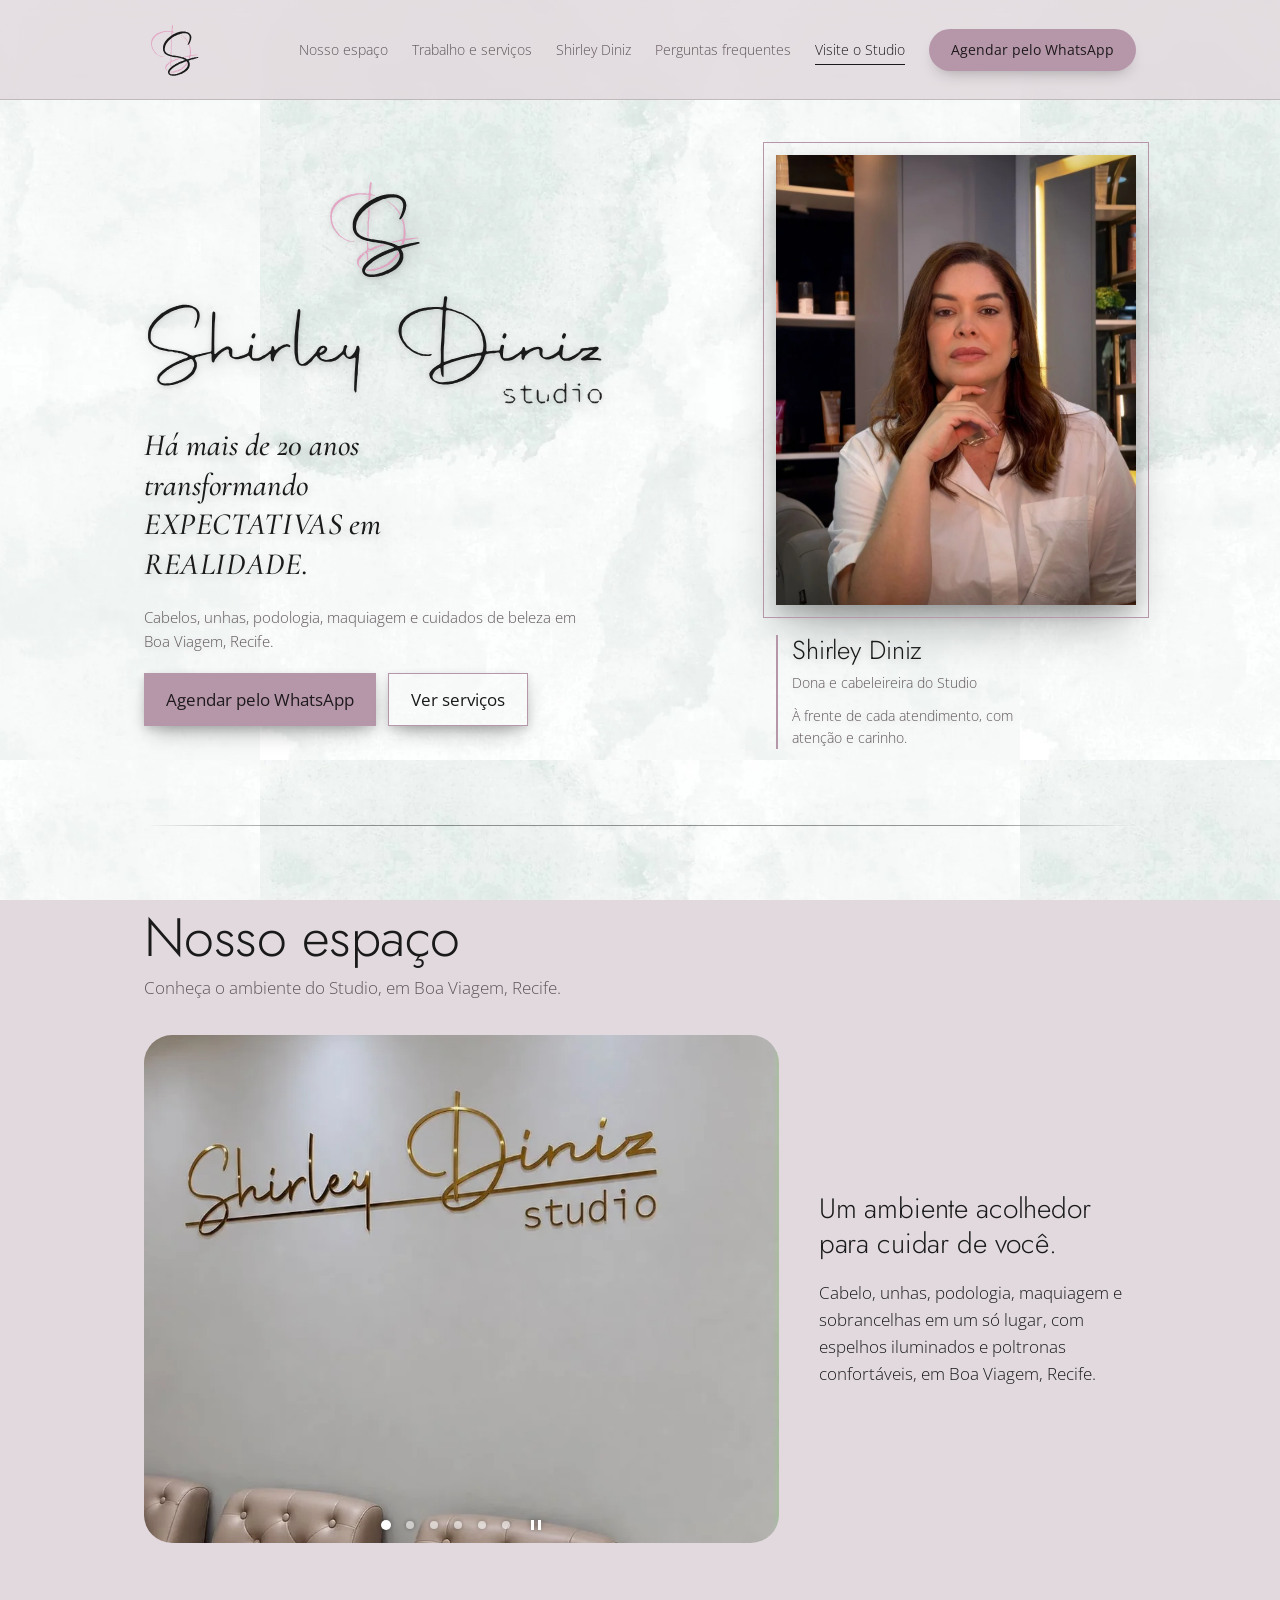
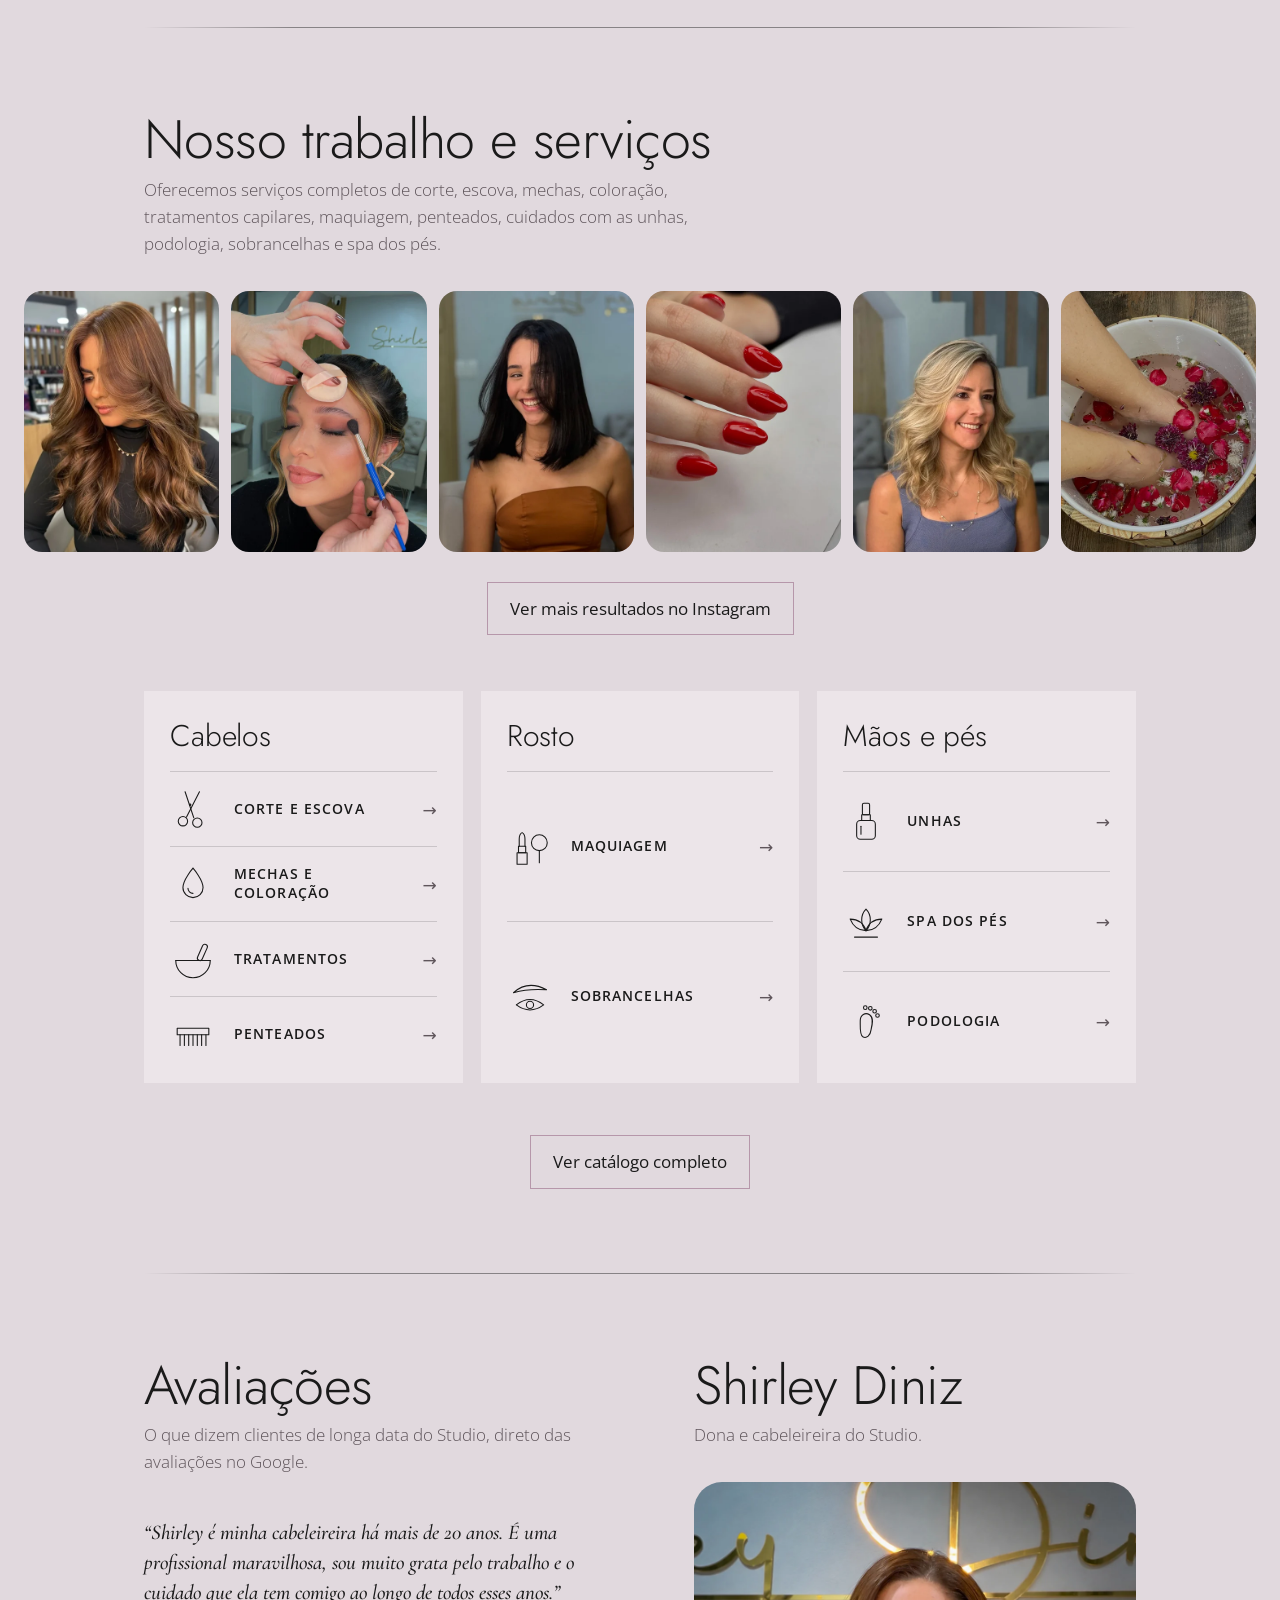
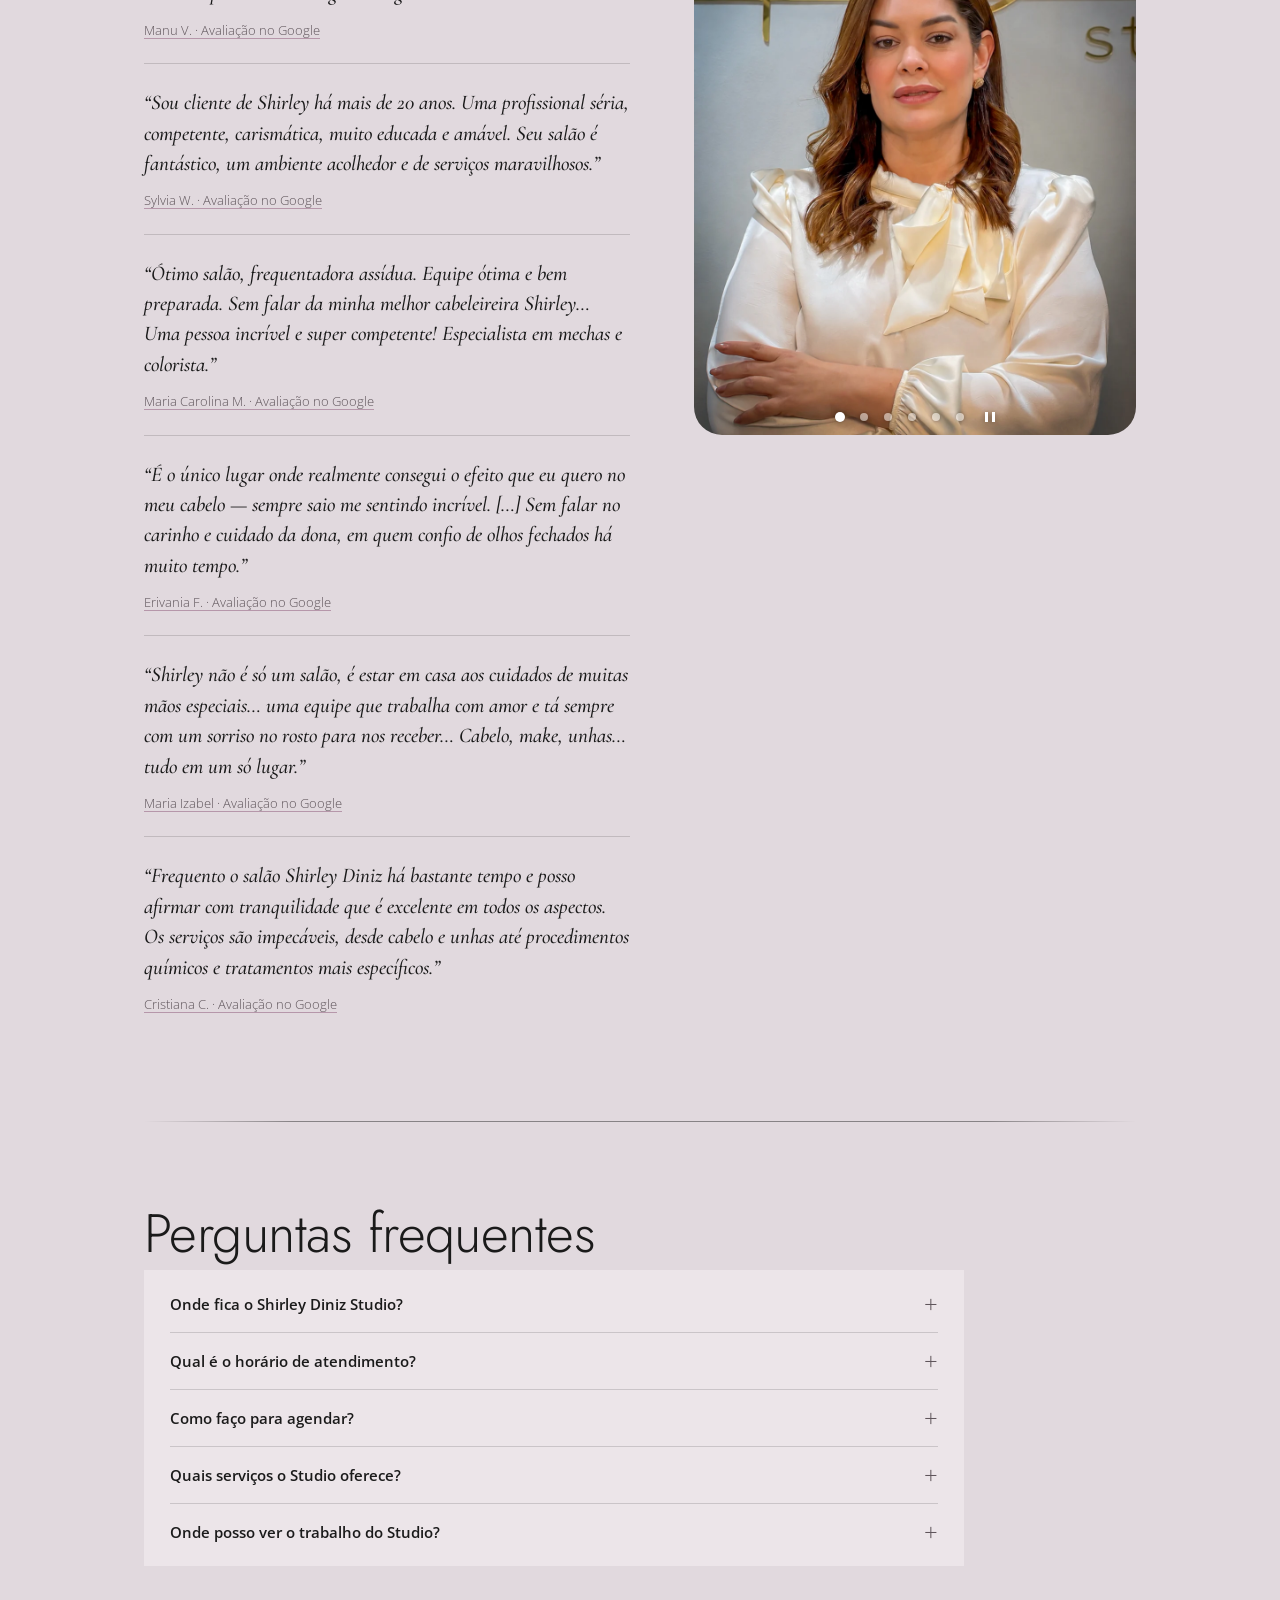
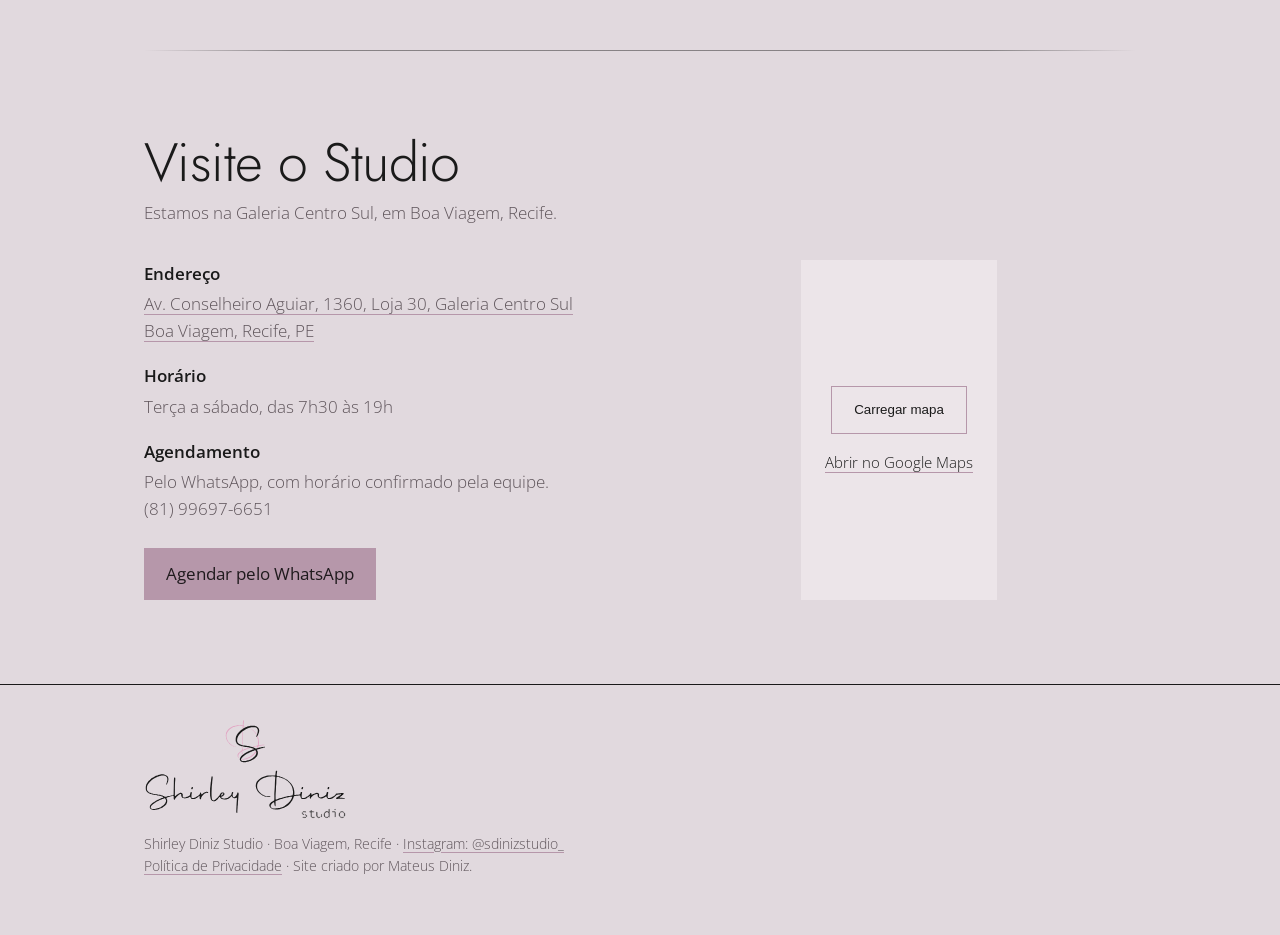
==== commit 94ebddf5: "Adiciona o dominio e CNAME" ====
--- a/index.html
+++ b/index.html
@@ -11,14 +11,14 @@
 <link rel="icon" type="image/svg+xml" href="assets/icons/monograma.svg">
 <link rel="icon" type="image/png" sizes="32x32" href="assets/icons/favicon-32.png">
 <link rel="apple-touch-icon" href="assets/icons/apple-touch-icon.png">
-<link rel="canonical" href="https://SEU-DOMINIO.com.br/">
+<link rel="canonical" href="https://shirleydinizstudio.com.br/">
   <meta property="og:type" content="website">
   <meta property="og:locale" content="pt_BR">
   <meta property="og:title" content="Shirley Diniz Studio | Salão de beleza em Boa Viagem, Recife">
   <meta property="og:description" content="Cabelo, unhas, podologia, maquiagem e cuidados de beleza em Boa Viagem, Recife.">
-<meta property="og:url" content="https://SEU-DOMINIO.com.br/">
+<meta property="og:url" content="https://shirleydinizstudio.com.br/">
 <meta property="og:site_name" content="Shirley Diniz Studio">
-<meta property="og:image" content="https://SEU-DOMINIO.com.br/assets/images/og-image.jpg">
+<meta property="og:image" content="https://shirleydinizstudio.com.br/assets/images/og-image.jpg">
 <meta property="og:image:type" content="image/jpeg">
 <meta property="og:image:width" content="1200">
 <meta property="og:image:height" content="630">
@@ -26,7 +26,7 @@
 <meta name="twitter:card" content="summary_large_image">
 <meta name="twitter:title" content="Shirley Diniz Studio | Salão de beleza em Boa Viagem, Recife">
 <meta name="twitter:description" content="Cabelo, unhas, podologia, maquiagem e cuidados de beleza em Boa Viagem, Recife.">
-<meta name="twitter:image" content="https://SEU-DOMINIO.com.br/assets/images/og-image.jpg">
+<meta name="twitter:image" content="https://shirleydinizstudio.com.br/assets/images/og-image.jpg">
 <meta name="twitter:image:alt" content="Logo do Shirley Diniz Studio ao lado da foto de Shirley Diniz">
 <link rel="preload" href="assets/fonts/open-sans-latin-300-normal.woff2" as="font" type="font/woff2" crossorigin>
 <link rel="preload" href="assets/fonts/jost-latin-300-normal.woff2" as="font" type="font/woff2" crossorigin>
@@ -36,8 +36,8 @@
   "@context": "https://schema.org",
   "@type": "HairSalon",
   "name": "Shirley Diniz Studio",
-  "url": "https://SEU-DOMINIO.com.br/",
-  "image": "https://SEU-DOMINIO.com.br/assets/images/og-image.jpg",
+  "url": "https://shirleydinizstudio.com.br/",
+  "image": "https://shirleydinizstudio.com.br/assets/images/og-image.jpg",
   "telephone": "+5581996976651",
   "address": {
     "@type": "PostalAddress",
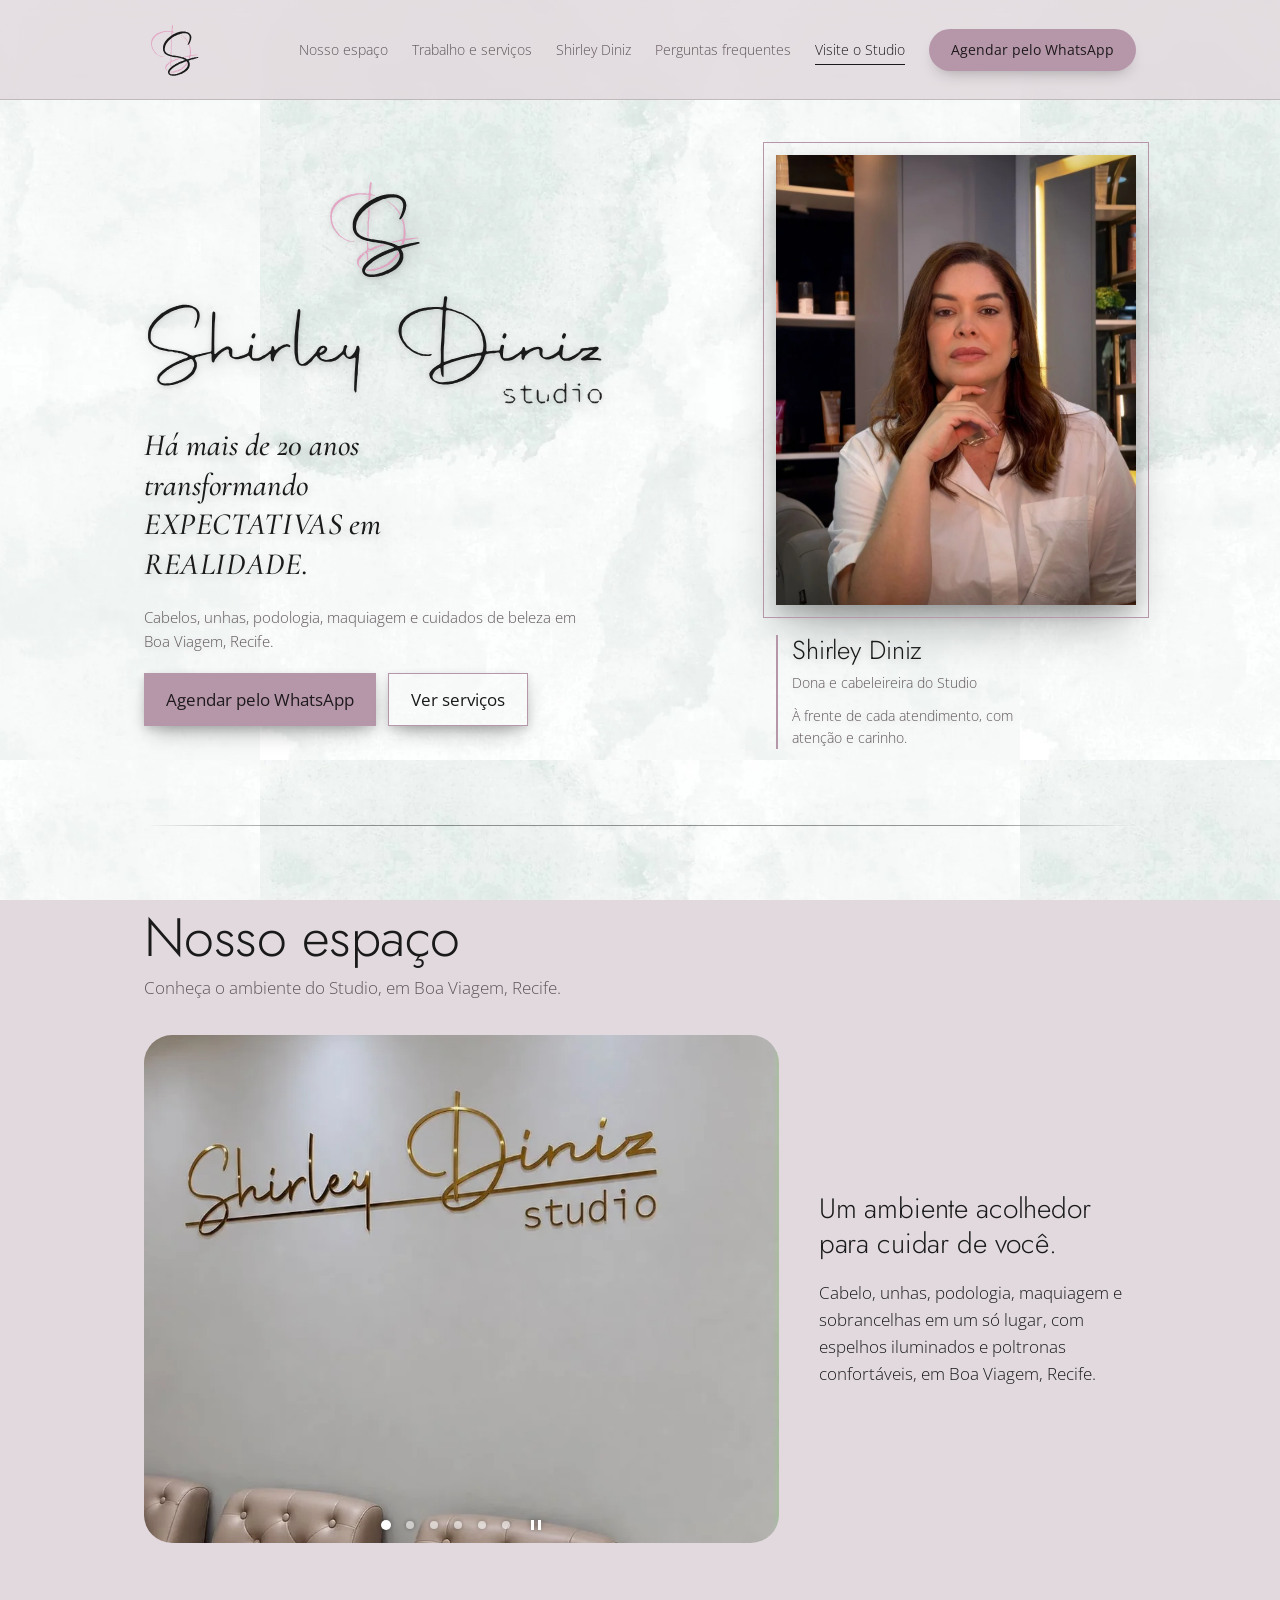
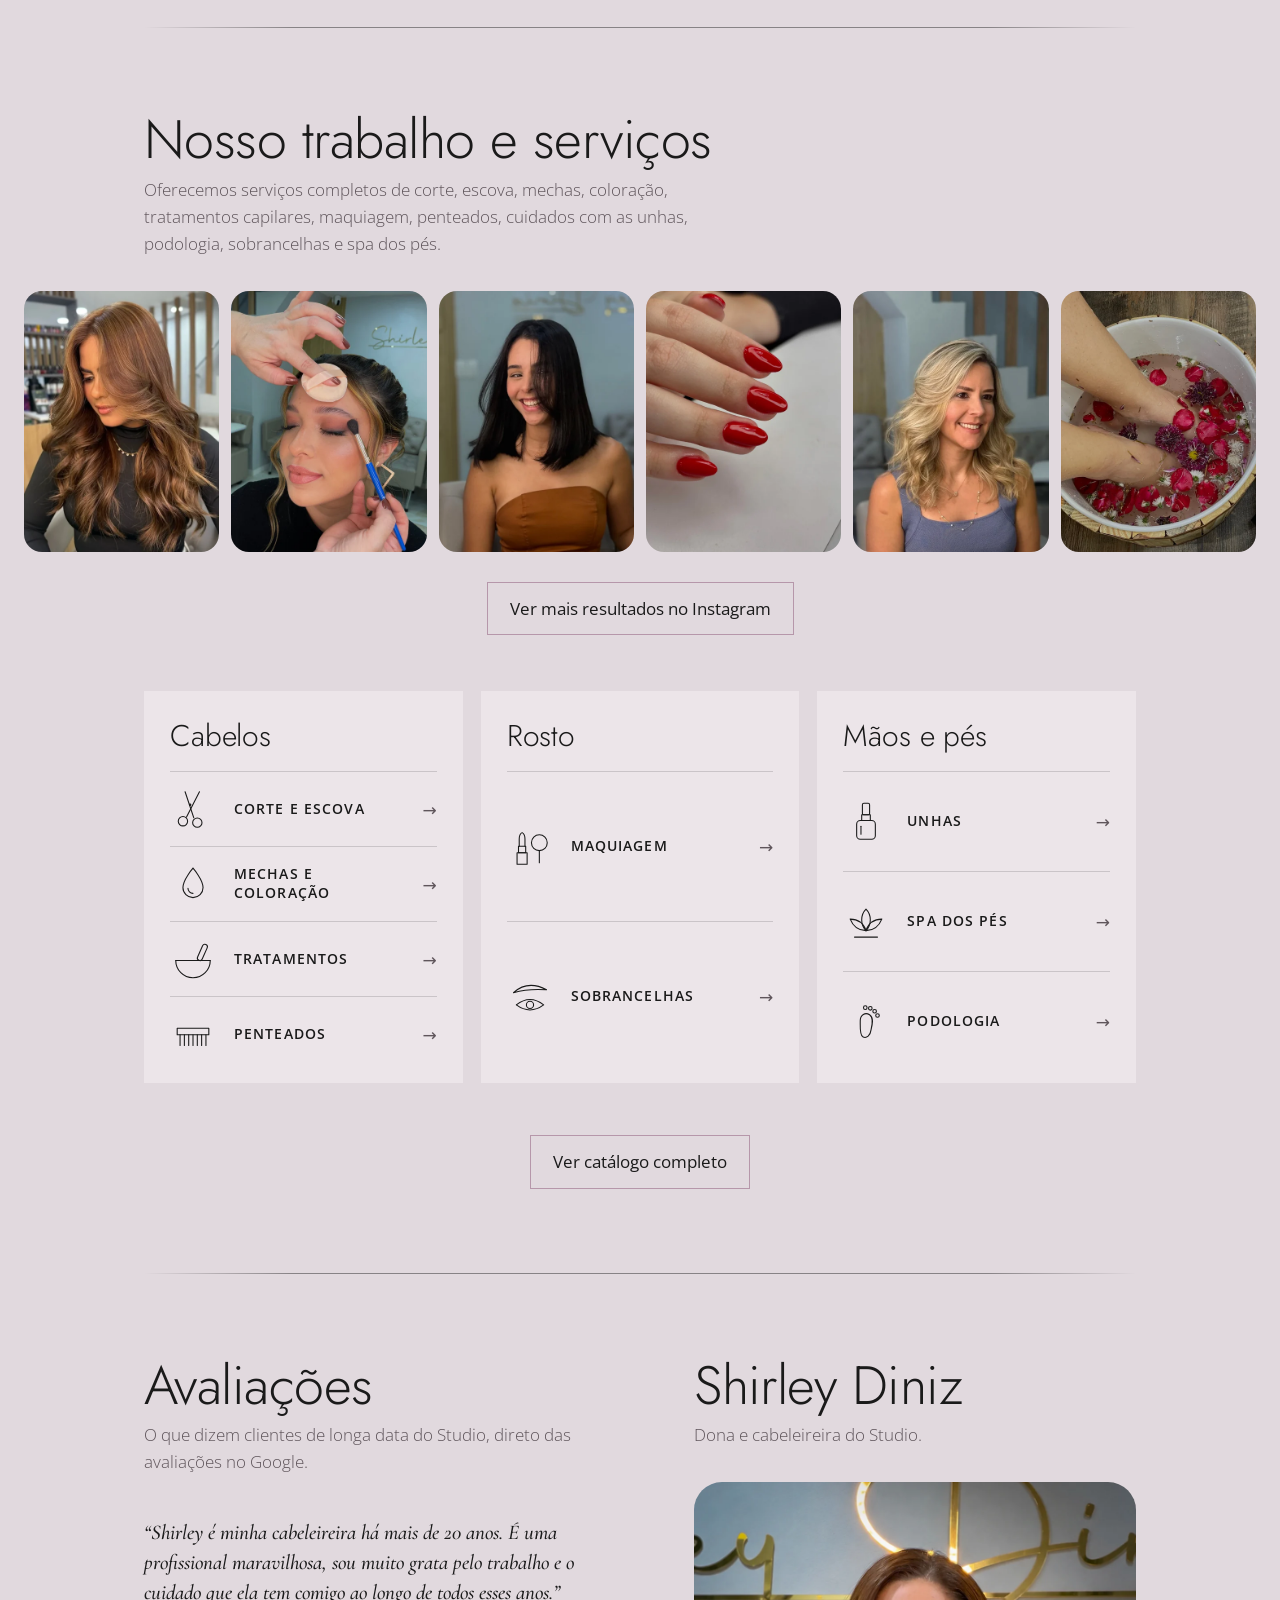
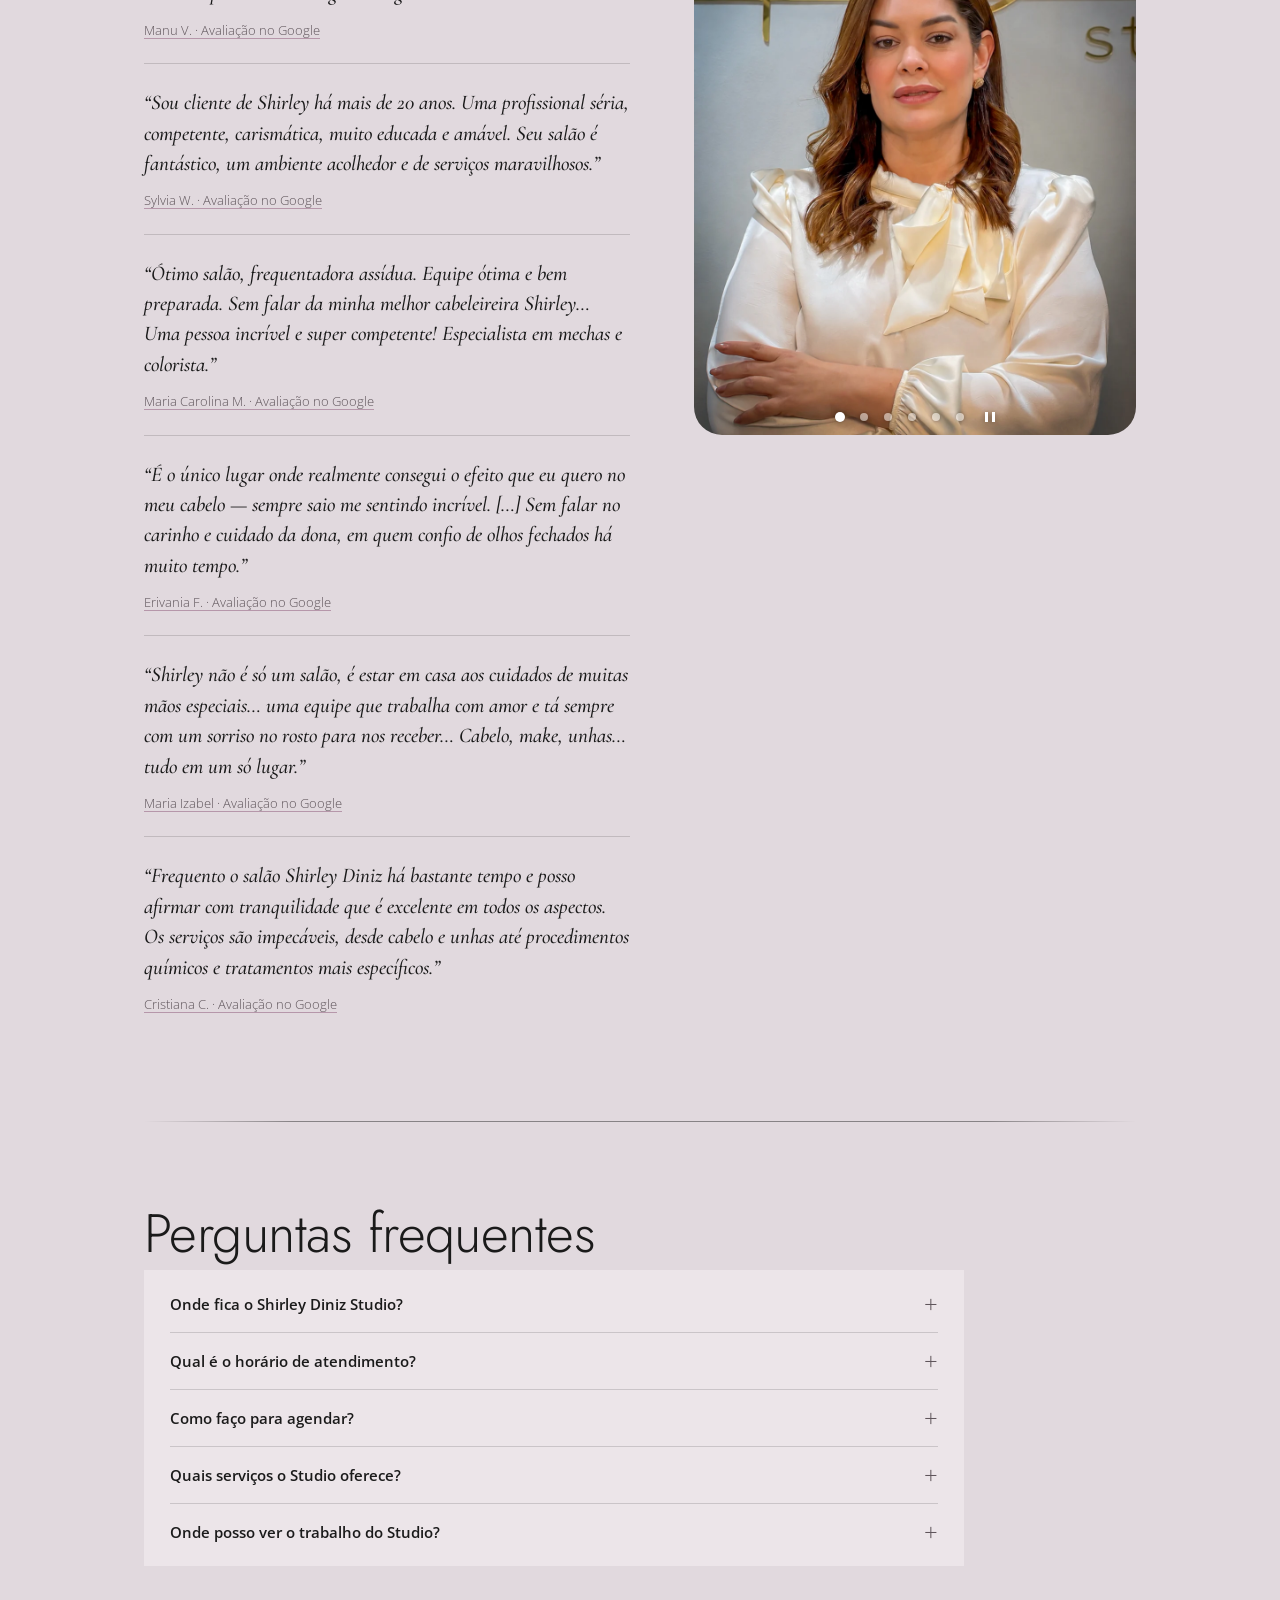
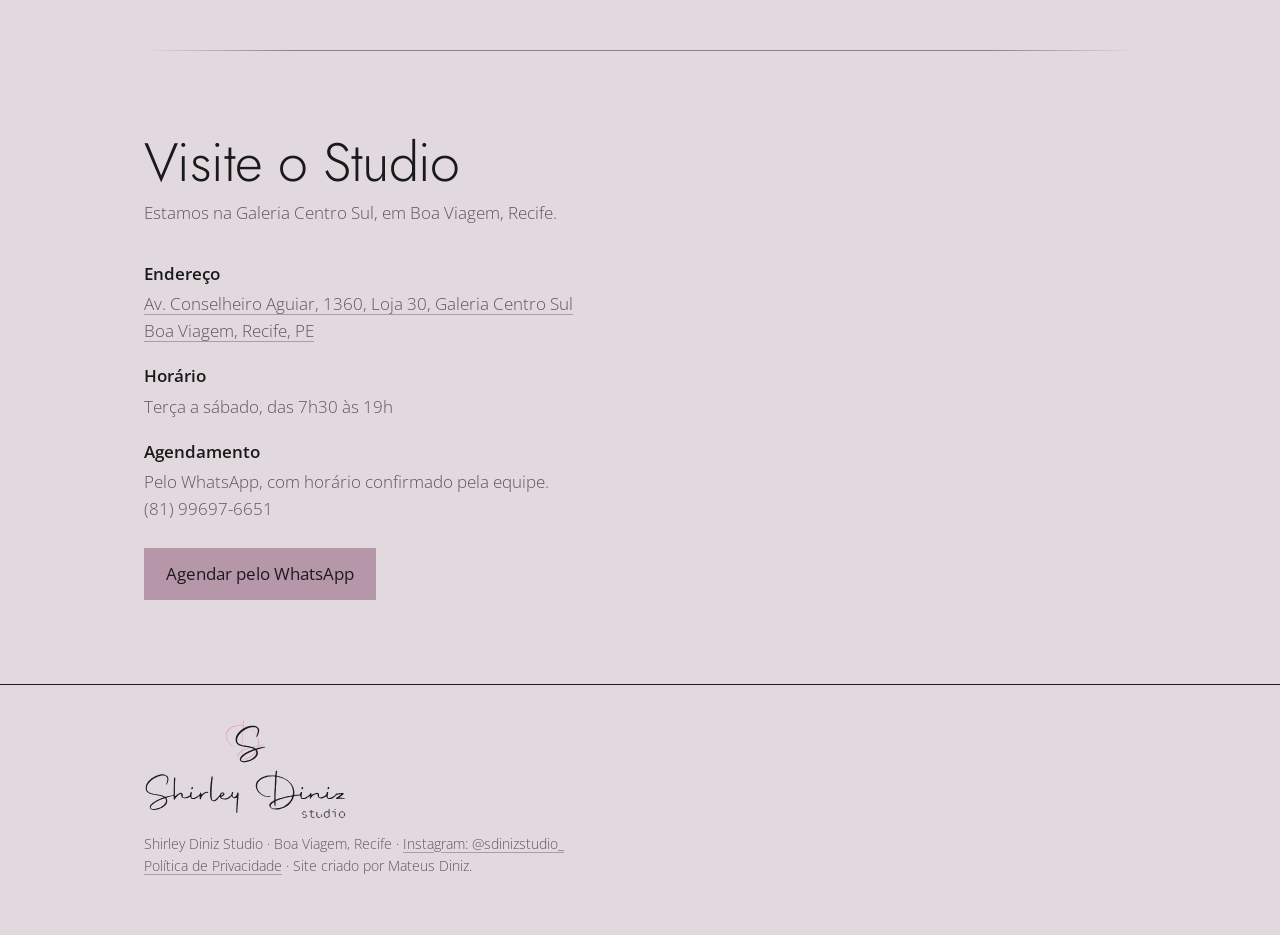
==== commit f8881111: "alterações relacionadas ao mapa" ====
--- a/index.html
+++ b/index.html
@@ -396,7 +396,6 @@
 
           <div class="map" data-map-src="https://maps.google.com/maps?q=Av.+Conselheiro+Aguiar,+1360,+Boa+Viagem,+Recife&amp;output=embed" data-map-title="Mapa: Shirley Diniz Studio, Galeria Centro Sul, Boa Viagem">
           <div class="map-placeholder">
-            <button type="button" class="btn alt map-load">Carregar mapa</button>
             <a class="map-link" href="https://www.google.com/maps/search/?api=1&amp;query=Av.+Conselheiro+Aguiar,+1360,+Boa+Viagem,+Recife" target="_blank" rel="noopener noreferrer">Abrir no Google Maps<span class="visually-hidden"> (abre em nova aba)</span></a>
           </div>
         </div>
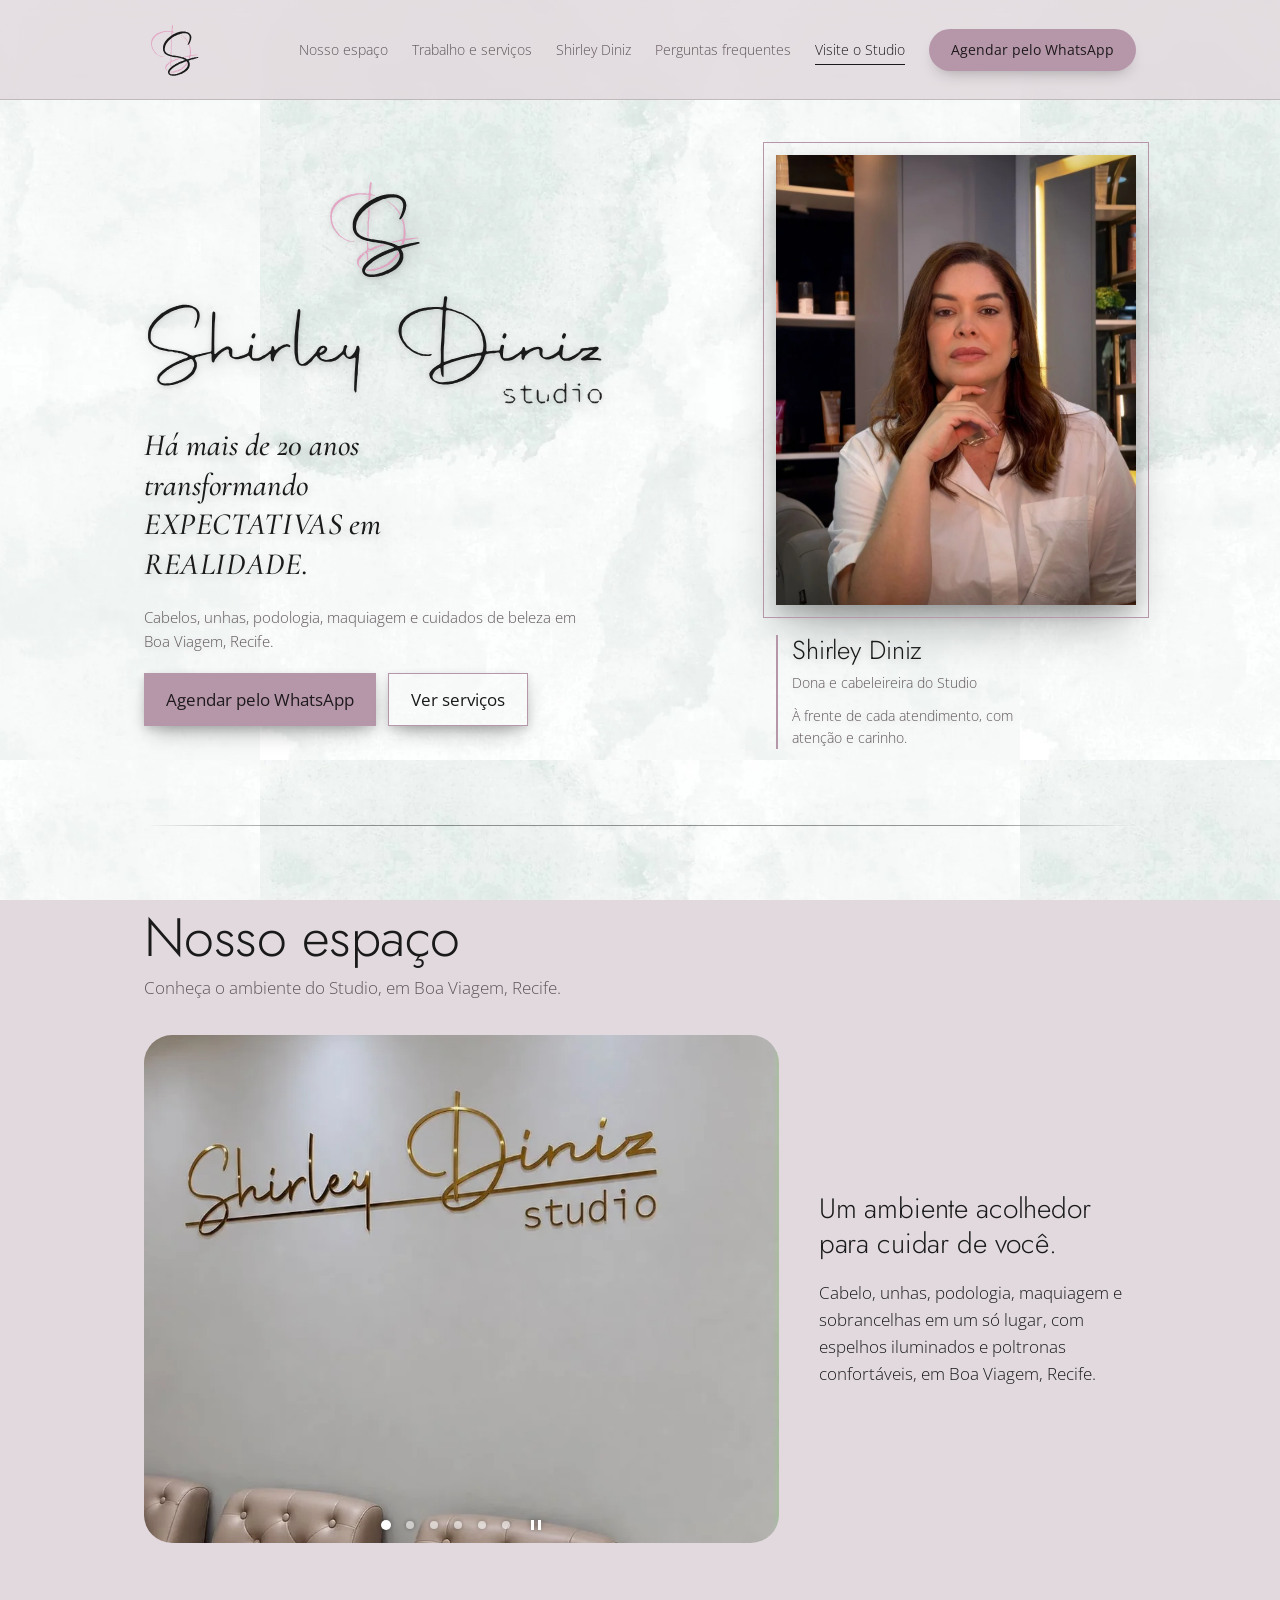
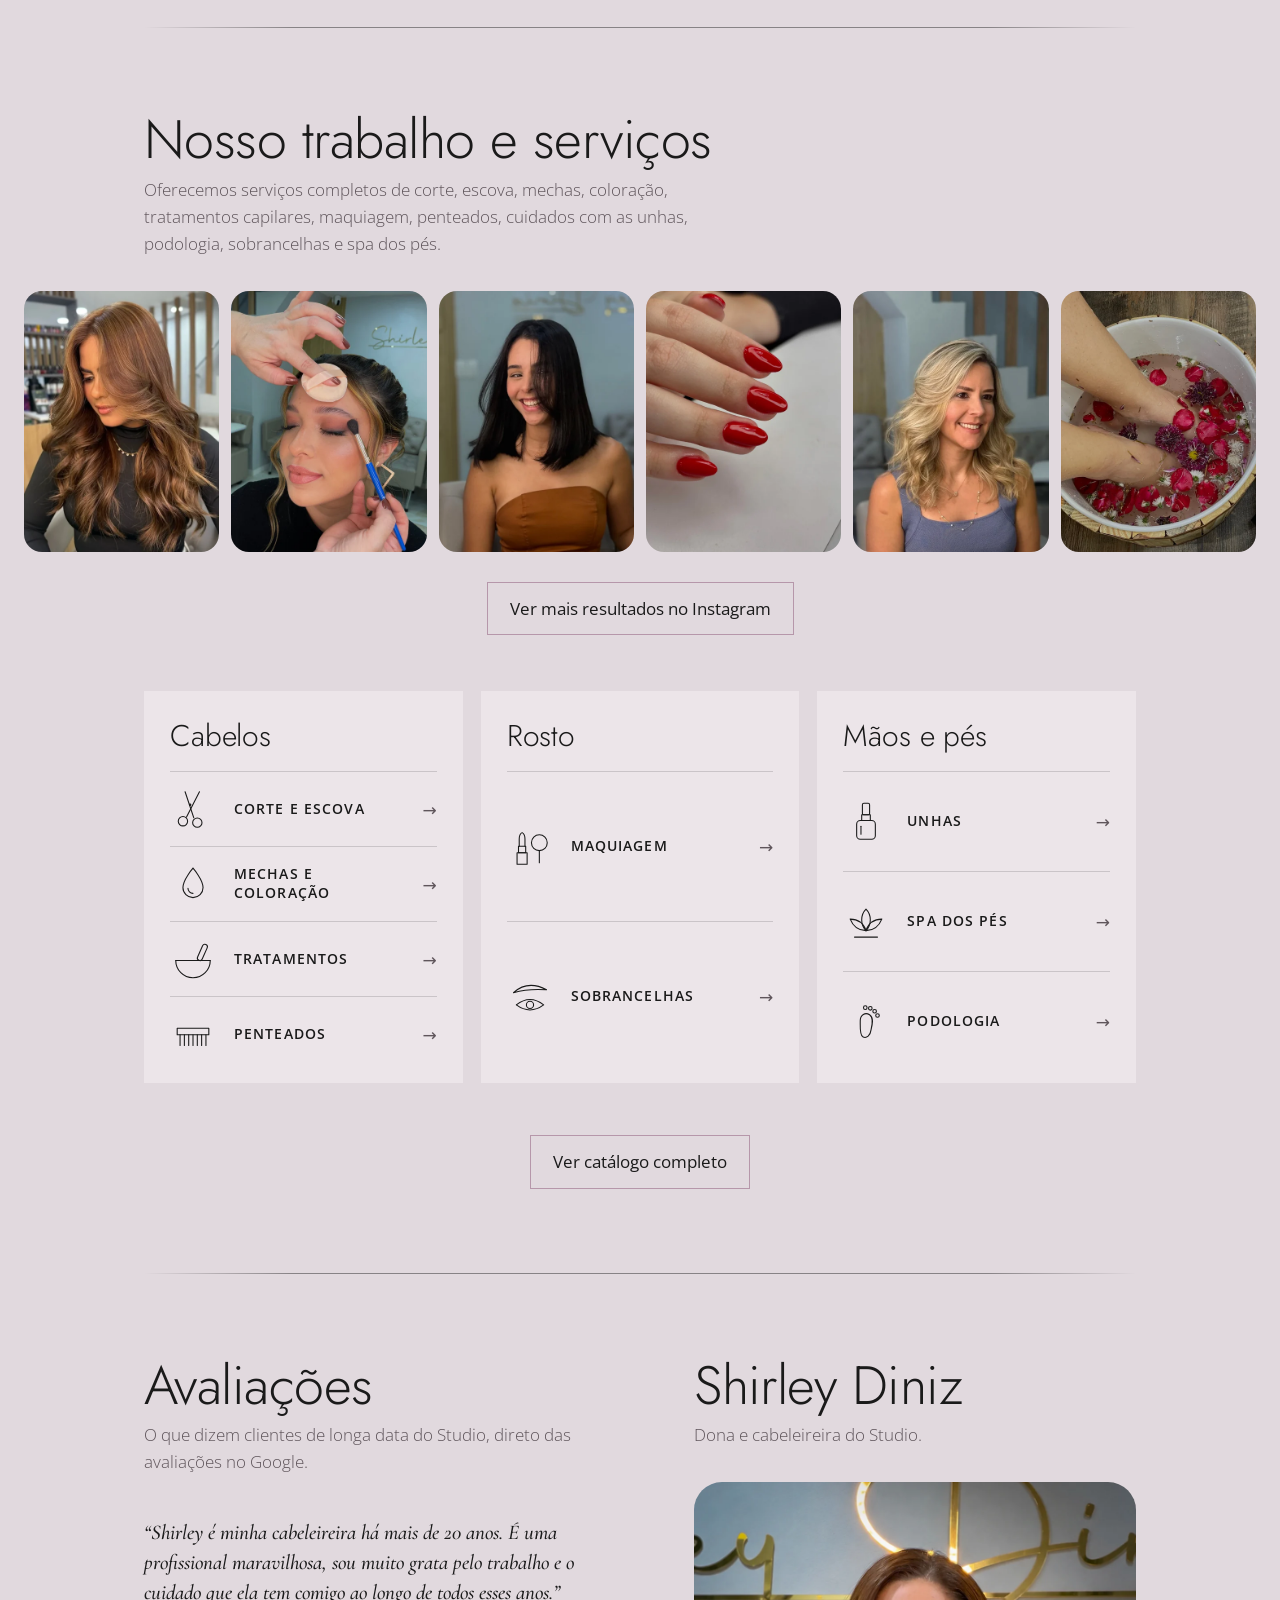
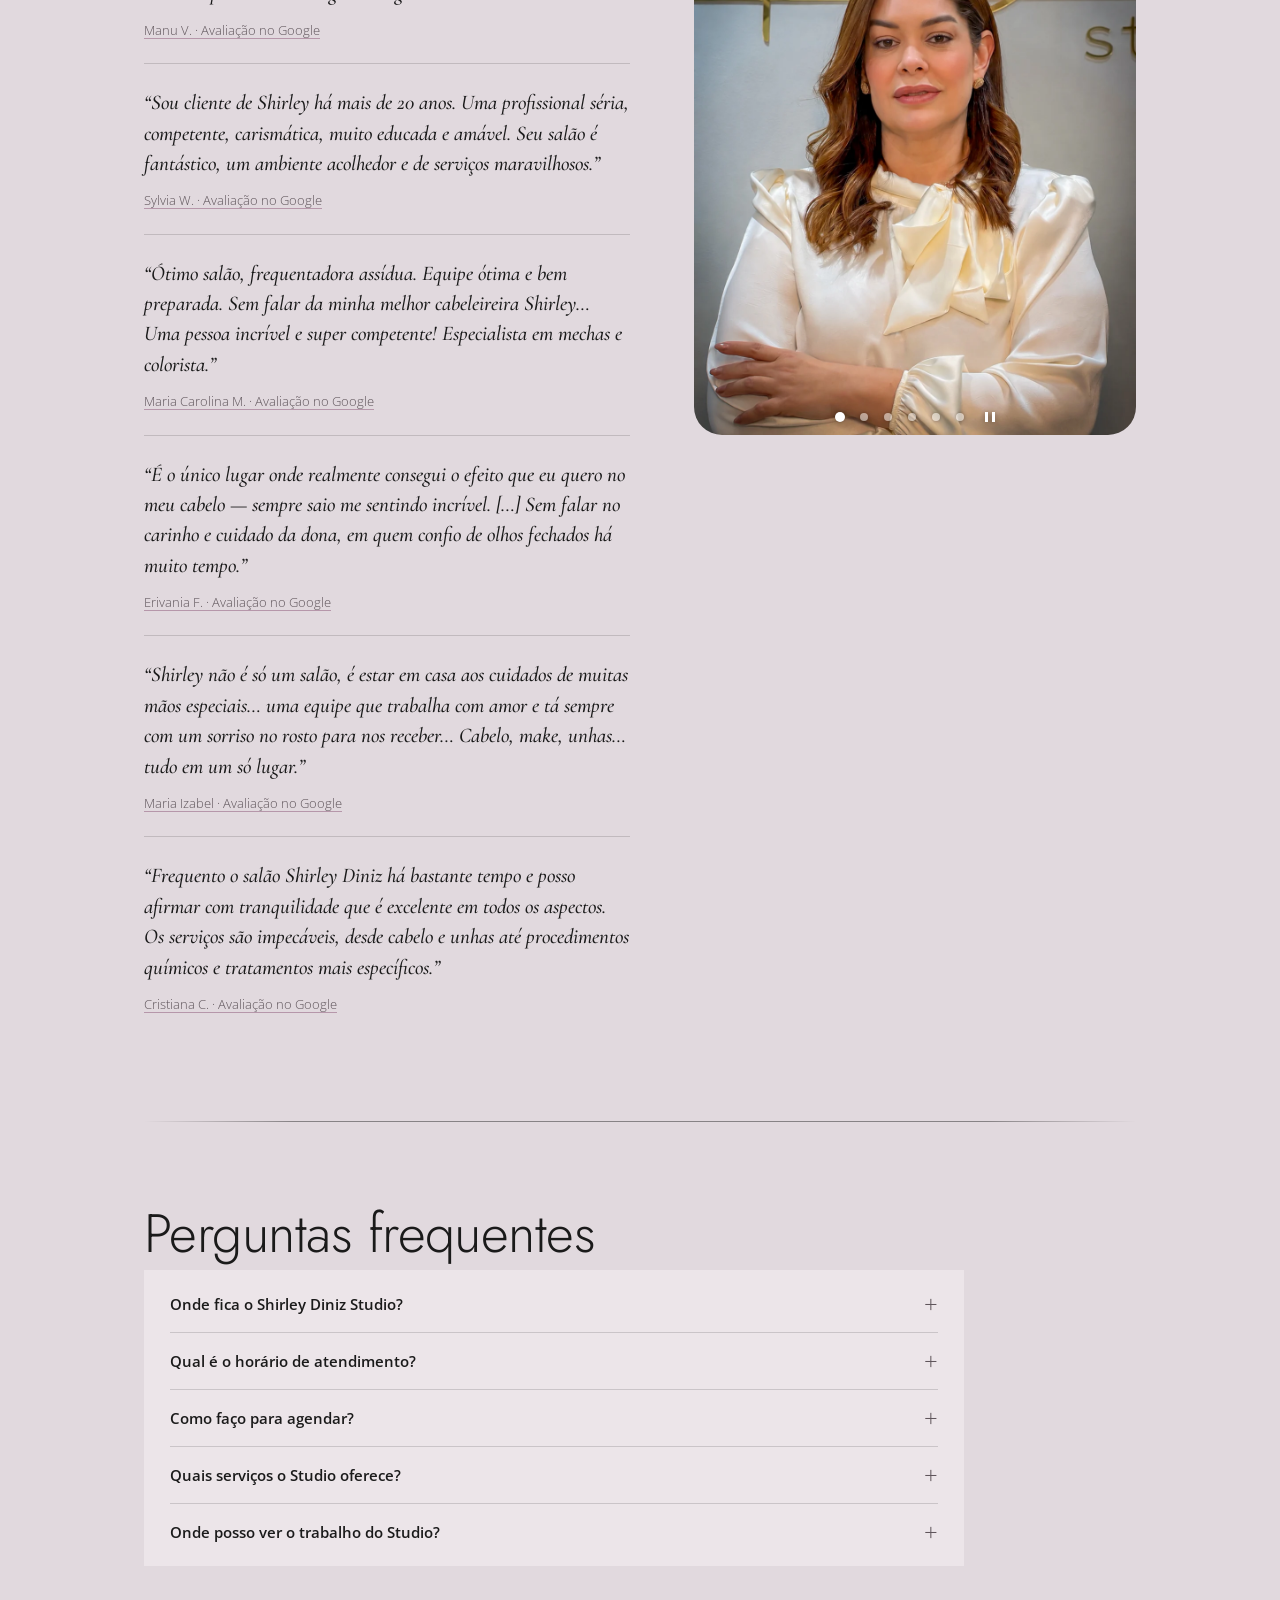
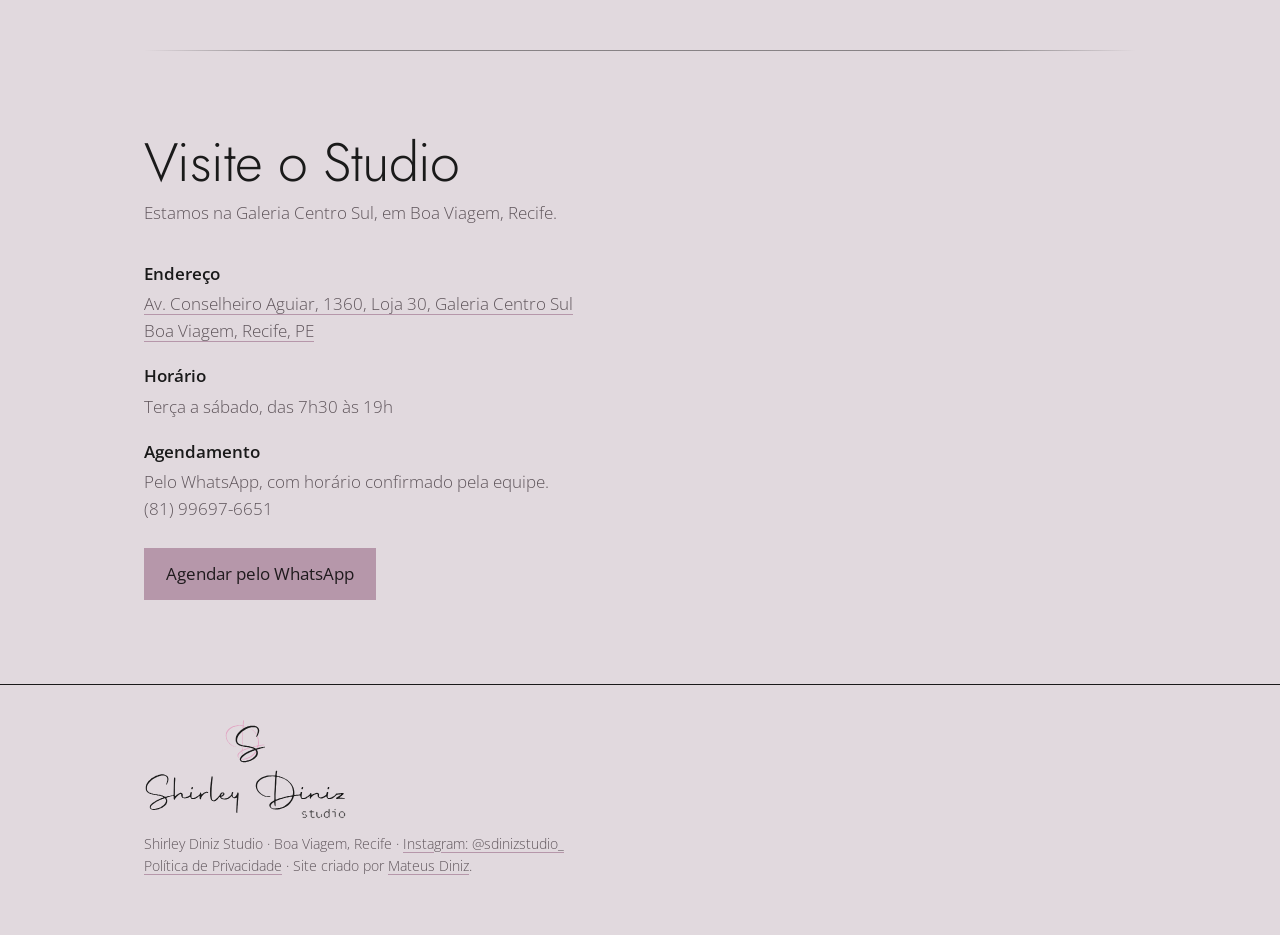
==== commit d800c1a3: "Adiciona linkedin do criador do site e altera README para readme tecnico" ====
--- a/index.html
+++ b/index.html
@@ -408,7 +408,7 @@
     <div class="wrap">
       <img class="footer-logo" src="assets/icons/logo-shirley-diniz-studio.svg" alt="Shirley Diniz Studio" width="548" height="271" loading="lazy" decoding="async">
       <p class="footer-meta">Shirley Diniz Studio · Boa Viagem, Recife · <a href="https://www.instagram.com/sdinizstudio_/" target="_blank" rel="noopener noreferrer">Instagram: @sdinizstudio_<span class="visually-hidden"> (abre em nova aba)</span></a></p>
-      <p class="footer-meta"><a href="privacidade.html">Política de Privacidade</a> · Site criado por Mateus Diniz.</p>
+      <p class="footer-meta"><a href="privacidade.html">Política de Privacidade</a> · Site criado por <a href="https://www.linkedin.com/in/mateusdinizz" target="_blank" rel="noopener noreferrer">Mateus Diniz<span class="visually-hidden"> (LinkedIn, abre em nova aba)</span></a>.</p>
     </div>
   </footer>
 
